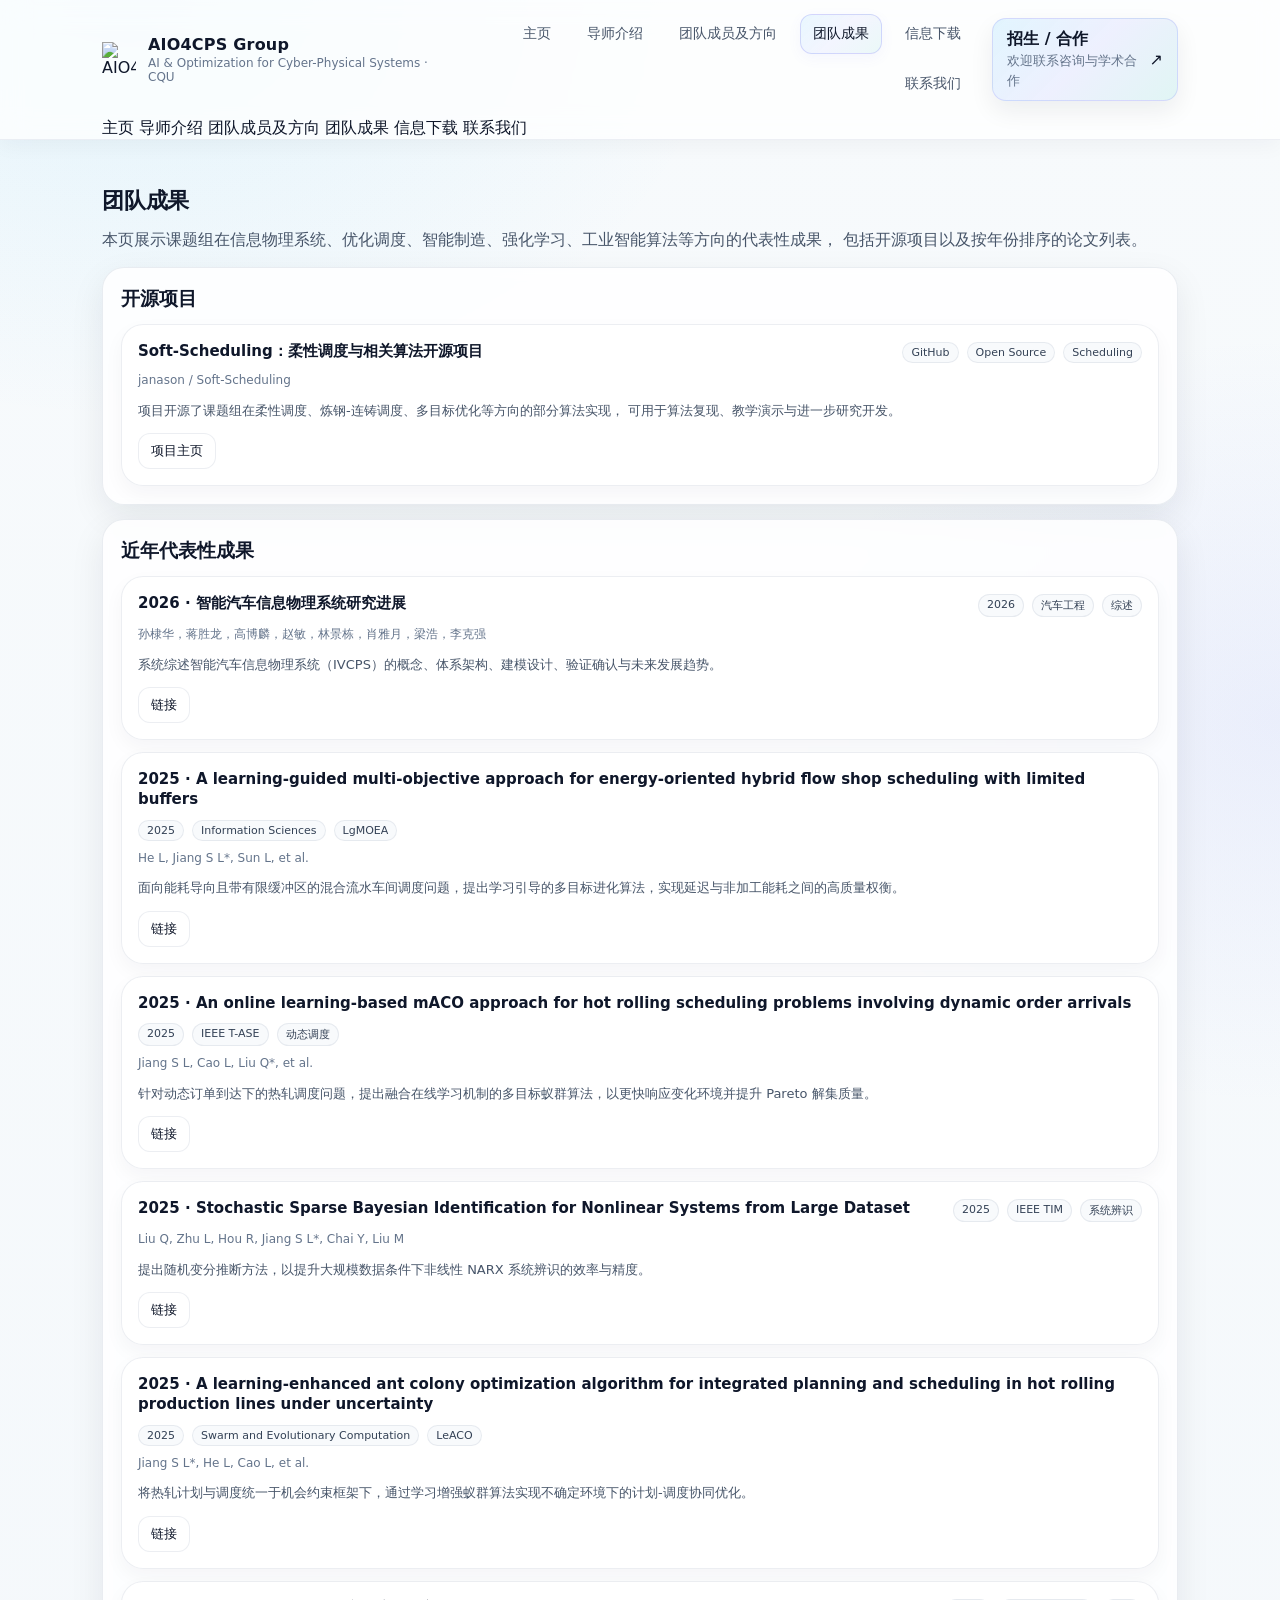
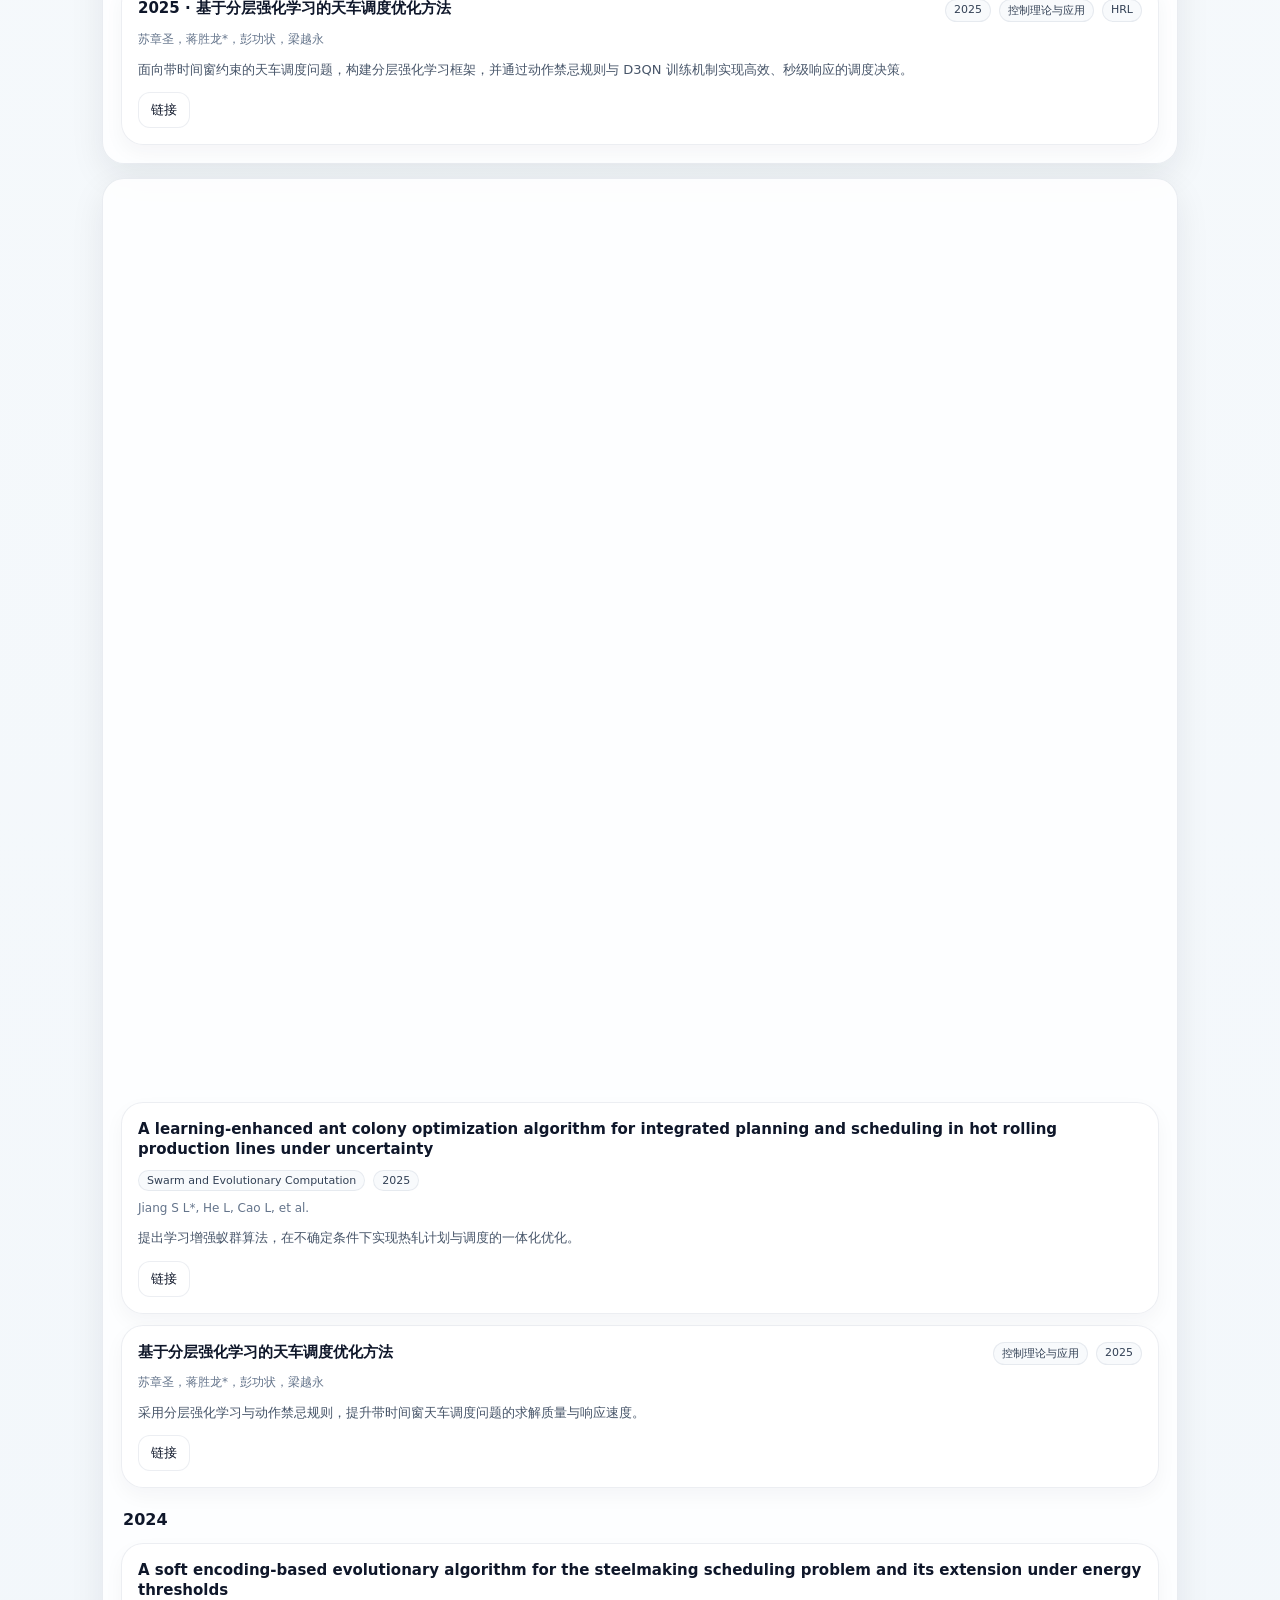
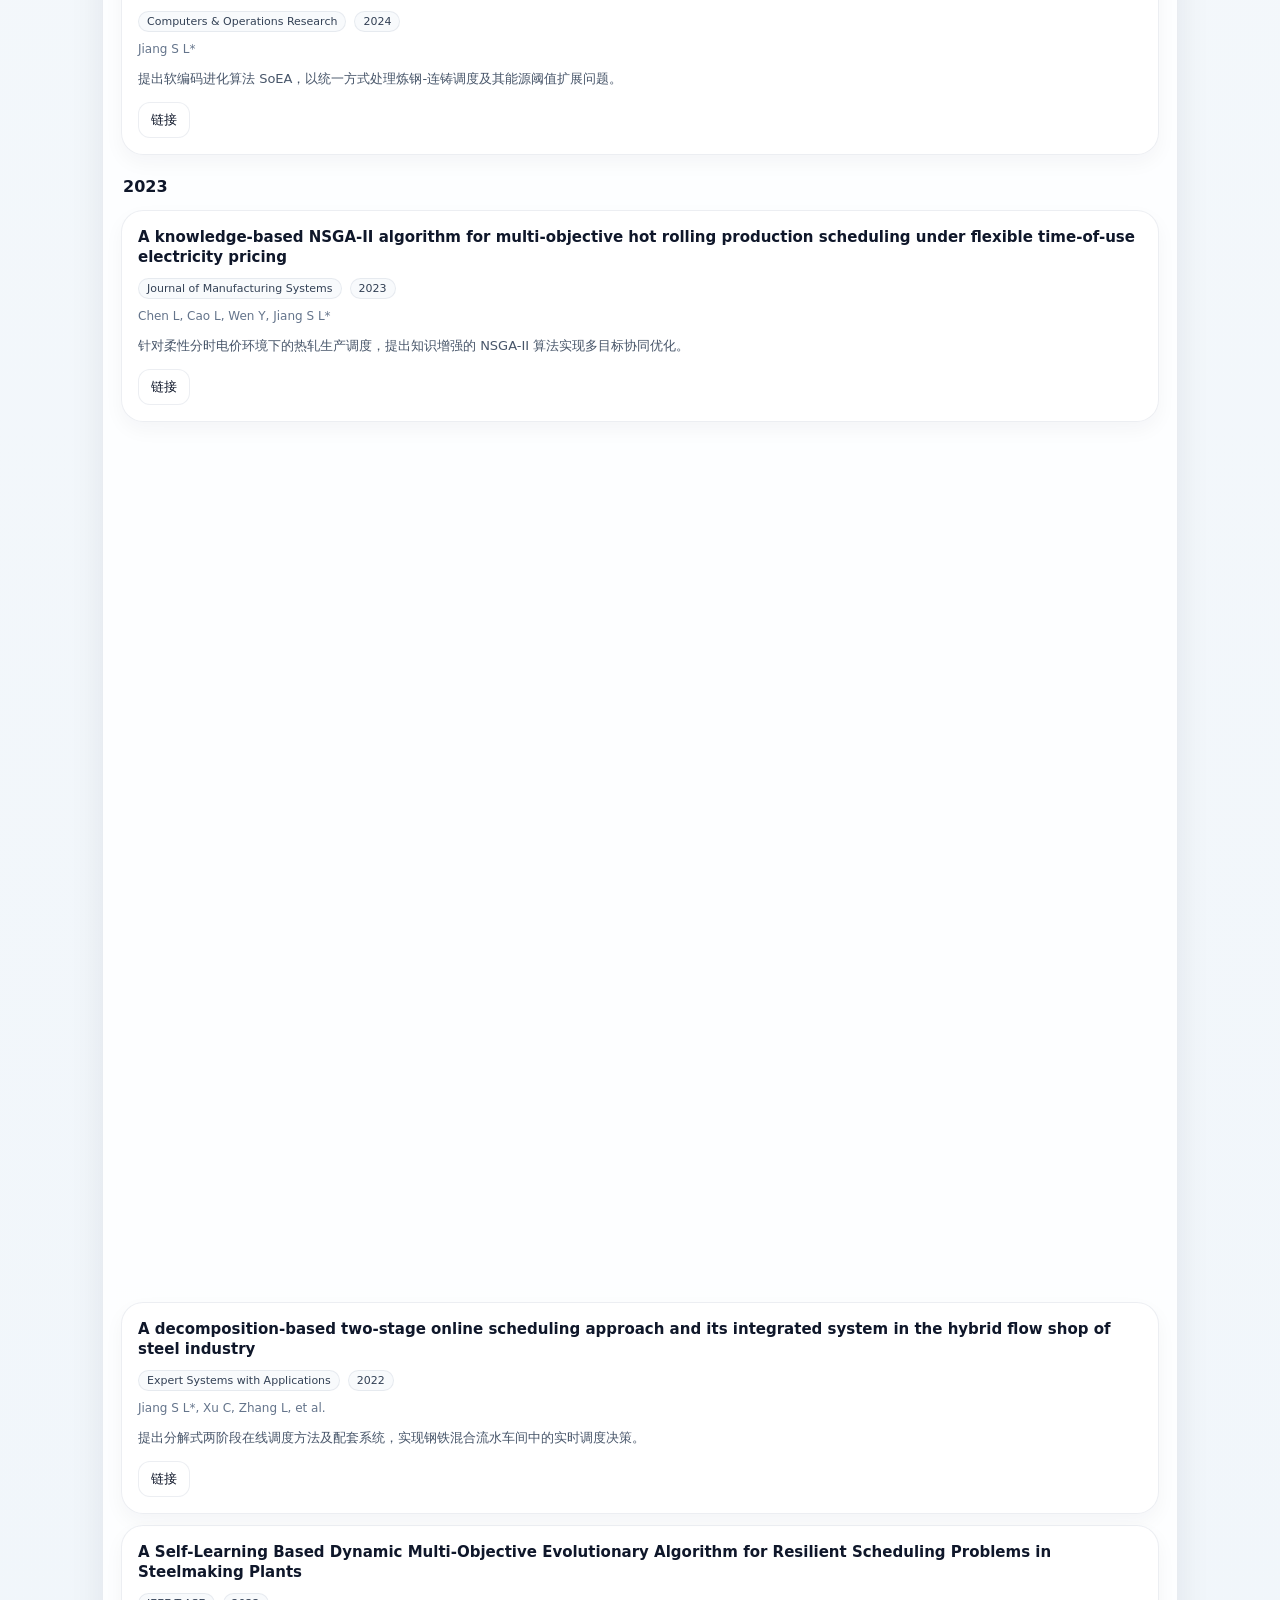
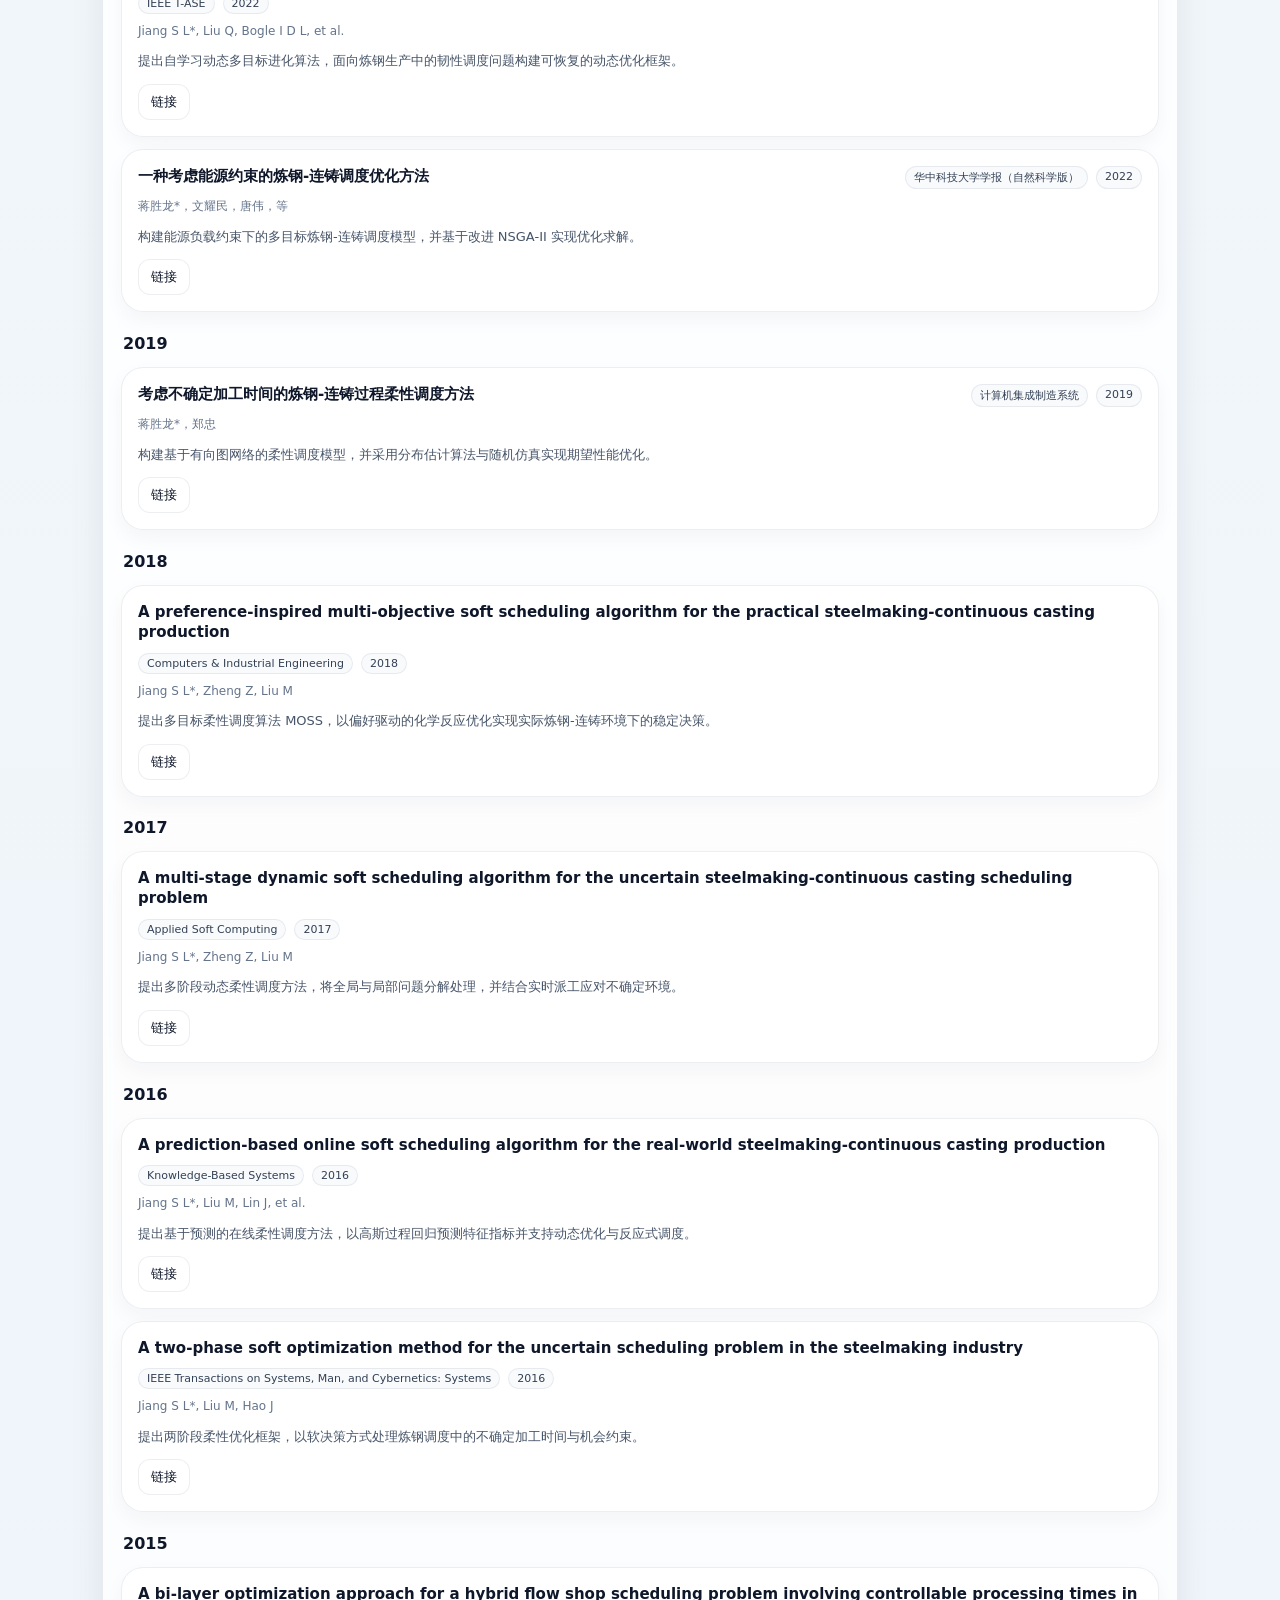
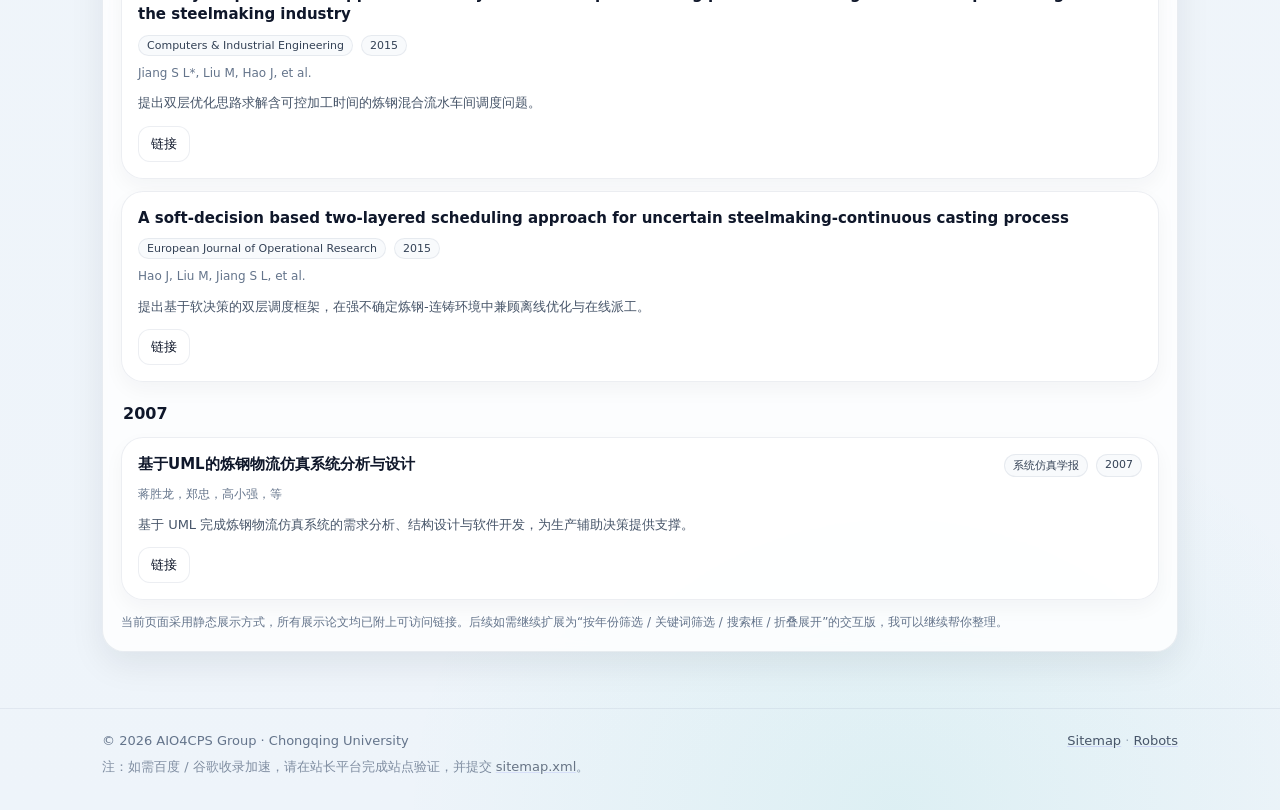
==== achievements.html @ eb5edd9e "修改论文列表" ====
<!DOCTYPE html>
<html lang="zh-CN">
<head>

<meta charset="utf-8">
<meta name="viewport" content="width=device-width,initial-scale=1">
<title>团队成果 | AIO4CPS Group</title>
<meta name="description" content="团队成果：代表性论文、开源项目与期刊论文列表。">
<meta name="keywords" content="AIO4CPS, Cyber-Physical Systems, AI, Optimization, Scheduling, Reinforcement Learning, Soft Scheduling, CQU">
<meta name="author" content="AIO4CPS Group, Chongqing University">
<meta name="robots" content="index,follow">
<meta property="og:title" content="团队成果 | AIO4CPS Group">
<meta property="og:description" content="团队成果：代表性论文、开源项目与期刊论文列表。">
<meta property="og:type" content="website">
<meta property="og:url" content="https://aio4cps.top/achievements.html">
<meta property="og:image" content="https://aio4cps.top/assets/img/logo.svg">

<link rel="icon" href="assets/img/logo.svg">
<link rel="stylesheet" href="assets/css/styles.css">
<script defer src="assets/js/main.js"></script>

</head>
<body>

<div class="topbar">
  <div class="container">
    <div class="nav">
      <a class="brand" href="index.html" aria-label="AIO4CPS Home">
        <img src="assets/img/logo.svg" alt="AIO4CPS logo">
        <div>
          <div class="t1">AIO4CPS Group</div>
          <div class="t2">AI & Optimization for Cyber-Physical Systems · CQU</div>
        </div>
      </a>

      <div class="navlinks" aria-label="Primary">
        <a data-page="index.html" href="index.html">主页</a>
        <a data-page="advisor.html" href="advisor.html">导师介绍</a>
        <a data-page="members.html" href="members.html">团队成员及方向</a>
        <a data-page="achievements.html" href="achievements.html">团队成果</a>
        <a data-page="downloads.html" href="downloads.html">信息下载</a>
        <a data-page="contact.html" href="contact.html">联系我们</a>
      </div>

      <a class="cta" href="contact.html">
        <div>
          <div style="font-weight:700">招生 / 合作</div>
          <small>欢迎联系咨询与学术合作</small>
        </div>
        <span aria-hidden="true">↗</span>
      </a>

      <button id="hamburger" class="hamburger" aria-label="Open menu" aria-expanded="false">菜单</button>
    </div>

    <div id="mobileNav" class="mobile" aria-label="Mobile">
      <a data-page="index.html" href="index.html">主页</a>
      <a data-page="advisor.html" href="advisor.html">导师介绍</a>
      <a data-page="members.html" href="members.html">团队成员及方向</a>
      <a data-page="achievements.html" href="achievements.html">团队成果</a>
      <a data-page="downloads.html" href="downloads.html">信息下载</a>
      <a data-page="contact.html" href="contact.html">联系我们</a>
    </div>
  </div>
</div>


<section class="section" style="padding-top:46px">
  <div class="container">

    <h2 class="reveal">团队成果</h2>
    <p class="reveal">
      本页展示课题组在信息物理系统、优化调度、智能制造、强化学习、工业智能算法等方向的代表性成果，
      包括开源项目以及按年份排序的论文列表。
    </p>

    <!-- 开源项目 -->
    <div class="card" style="padding:18px; margin-top:14px">
      <h3 class="reveal" style="margin:0 0 12px">开源项目</h3>
      <div class="publist">
        <div class="pub reveal">
          <div class="top">
            <h3>Soft-Scheduling：柔性调度与相关算法开源项目</h3>
            <div class="badges">
              <span class="badge">GitHub</span>
              <span class="badge">Open Source</span>
              <span class="badge">Scheduling</span>
            </div>
          </div>
          <div class="meta">janason / Soft-Scheduling</div>
          <div class="sum">
            项目开源了课题组在柔性调度、炼钢-连铸调度、多目标优化等方向的部分算法实现，
            可用于算法复现、教学演示与进一步研究开发。
          </div>
          <div class="links">
            <a class="link" href="https://github.com/janason/Soft-Scheduling" target="_blank" rel="noopener noreferrer">项目主页</a>
          </div>
        </div>
      </div>
    </div>

    <!-- 代表性成果 -->
    <div class="card" style="padding:18px; margin-top:14px">
      <h3 class="reveal" style="margin:0 0 12px">近年代表性成果</h3>
      <div class="publist">

        <div class="pub reveal">
          <div class="top">
            <h3>2026 · 智能汽车信息物理系统研究进展</h3>
            <div class="badges">
              <span class="badge">2026</span>
              <span class="badge">汽车工程</span>
              <span class="badge">综述</span>
            </div>
          </div>
          <div class="meta">孙棣华，蒋胜龙，高博麟，赵敏，林景栋，肖雅月，梁浩，李克强</div>
          <div class="sum">
            系统综述智能汽车信息物理系统（IVCPS）的概念、体系架构、建模设计、验证确认与未来发展趋势。
          </div>
          <div class="links">
            <a class="link" href="https://www.qichegongcheng.com/CN/10.19562/j.chinasae.qcgc.2026.02.001" target="_blank" rel="noopener noreferrer">链接</a>
          </div>
        </div>

        <div class="pub reveal">
          <div class="top">
            <h3>2025 · A learning-guided multi-objective approach for energy-oriented hybrid flow shop scheduling with limited buffers</h3>
            <div class="badges">
              <span class="badge">2025</span>
              <span class="badge">Information Sciences</span>
              <span class="badge">LgMOEA</span>
            </div>
          </div>
          <div class="meta">He L, Jiang S L*, Sun L, et al.</div>
          <div class="sum">
            面向能耗导向且带有限缓冲区的混合流水车间调度问题，提出学习引导的多目标进化算法，实现延迟与非加工能耗之间的高质量权衡。
          </div>
          <div class="links">
            <a class="link" href="https://doi.org/10.1016/j.ins.2025.122884" target="_blank" rel="noopener noreferrer">链接</a>
          </div>
        </div>

        <div class="pub reveal">
          <div class="top">
            <h3>2025 · An online learning-based mACO approach for hot rolling scheduling problems involving dynamic order arrivals</h3>
            <div class="badges">
              <span class="badge">2025</span>
              <span class="badge">IEEE T-ASE</span>
              <span class="badge">动态调度</span>
            </div>
          </div>
          <div class="meta">Jiang S L, Cao L, Liu Q*, et al.</div>
          <div class="sum">
            针对动态订单到达下的热轧调度问题，提出融合在线学习机制的多目标蚁群算法，以更快响应变化环境并提升 Pareto 解集质量。
          </div>
          <div class="links">
            <a class="link" href="https://doi.org/10.1109/TASE.2025.3540042" target="_blank" rel="noopener noreferrer">链接</a>
          </div>
        </div>

        <div class="pub reveal">
          <div class="top">
            <h3>2025 · Stochastic Sparse Bayesian Identification for Nonlinear Systems from Large Dataset</h3>
            <div class="badges">
              <span class="badge">2025</span>
              <span class="badge">IEEE TIM</span>
              <span class="badge">系统辨识</span>
            </div>
          </div>
          <div class="meta">Liu Q, Zhu L, Hou R, Jiang S L*, Chai Y, Liu M</div>
          <div class="sum">
            提出随机变分推断方法，以提升大规模数据条件下非线性 NARX 系统辨识的效率与精度。
          </div>
          <div class="links">
            <a class="link" href="https://doi.org/10.1109/TIM.2025.3591870" target="_blank" rel="noopener noreferrer">链接</a>
          </div>
        </div>

        <div class="pub reveal">
          <div class="top">
            <h3>2025 · A learning-enhanced ant colony optimization algorithm for integrated planning and scheduling in hot rolling production lines under uncertainty</h3>
            <div class="badges">
              <span class="badge">2025</span>
              <span class="badge">Swarm and Evolutionary Computation</span>
              <span class="badge">LeACO</span>
            </div>
          </div>
          <div class="meta">Jiang S L*, He L, Cao L, et al.</div>
          <div class="sum">
            将热轧计划与调度统一于机会约束框架下，通过学习增强蚁群算法实现不确定环境下的计划-调度协同优化。
          </div>
          <div class="links">
            <a class="link" href="https://doi.org/10.1016/j.swevo.2025.101851" target="_blank" rel="noopener noreferrer">链接</a>
          </div>
        </div>

        <div class="pub reveal">
          <div class="top">
            <h3>2025 · 基于分层强化学习的天车调度优化方法</h3>
            <div class="badges">
              <span class="badge">2025</span>
              <span class="badge">控制理论与应用</span>
              <span class="badge">HRL</span>
            </div>
          </div>
          <div class="meta">苏章圣，蒋胜龙*，彭功状，梁越永</div>
          <div class="sum">
            面向带时间窗约束的天车调度问题，构建分层强化学习框架，并通过动作禁忌规则与 D3QN 训练机制实现高效、秒级响应的调度决策。
          </div>
          <div class="links">
            <a class="link" href="https://jcta.ijournals.cn/cta_cn/ch/index.aspx/cta_en/cta_en/reader/view_abstract.aspx?file_no=CCTA230131&flag=1" target="_blank" rel="noopener noreferrer">链接</a>
          </div>
        </div>

      </div>
    </div>

    <!-- 论文列表 -->
    <div class="card" style="padding:18px; margin-top:14px">
      <h3 class="reveal" style="margin:0 0 12px">论文列表（按年份排序）</h3>

      <div class="publist">

        <div class="reveal" style="font-weight:800; margin:6px 2px 2px; color:var(--text);">2026</div>

        <div class="pub reveal">
          <div class="top">
            <h3>智能汽车信息物理系统研究进展</h3>
            <div class="badges">
              <span class="badge">汽车工程</span>
              <span class="badge">2026</span>
            </div>
          </div>
          <div class="meta">孙棣华，蒋胜龙，高博麟，赵敏，林景栋，肖雅月，梁浩，李克强</div>
          <div class="sum">综述智能汽车信息物理系统的定义、体系架构、建模方法、设计路径及验证确认技术。</div>
          <div class="links">
            <a class="link" href="https://www.qichegongcheng.com/CN/10.19562/j.chinasae.qcgc.2026.02.001" target="_blank" rel="noopener noreferrer">链接</a>
          </div>
        </div>

        <div class="reveal" style="font-weight:800; margin:10px 2px 2px; color:var(--text);">2025</div>

        <div class="pub reveal">
          <div class="top">
            <h3>A learning-guided multi-objective approach for energy-oriented hybrid flow shop scheduling with limited buffers</h3>
            <div class="badges">
              <span class="badge">Information Sciences</span>
              <span class="badge">2025</span>
            </div>
          </div>
          <div class="meta">He L, Jiang S L*, Sun L, et al.</div>
          <div class="sum">提出学习引导的多目标进化算法，面向能耗导向混合流水车间调度中的延迟与能耗协同优化。</div>
          <div class="links">
            <a class="link" href="https://doi.org/10.1016/j.ins.2025.122884" target="_blank" rel="noopener noreferrer">链接</a>
          </div>
        </div>

        <div class="pub reveal">
          <div class="top">
            <h3>An online learning-based mACO approach for hot rolling scheduling problems involving dynamic order arrivals</h3>
            <div class="badges">
              <span class="badge">IEEE Transactions on Automation Science and Engineering</span>
              <span class="badge">2025</span>
            </div>
          </div>
          <div class="meta">Jiang S L, Cao L, Liu Q*, et al.</div>
          <div class="sum">面向动态订单到达的热轧调度问题，构建带在线学习机制的多目标蚁群优化方法。</div>
          <div class="links">
            <a class="link" href="https://doi.org/10.1109/TASE.2025.3540042" target="_blank" rel="noopener noreferrer">链接</a>
          </div>
        </div>

        <div class="pub reveal">
          <div class="top">
            <h3>Stochastic Sparse Bayesian Identification for Nonlinear Systems from Large Dataset</h3>
            <div class="badges">
              <span class="badge">IEEE Transactions on Instrumentation and Measurement</span>
              <span class="badge">2025</span>
            </div>
          </div>
          <div class="meta">Liu Q, Zhu L, Hou R, Jiang S L*, Chai Y, Liu M</div>
          <div class="sum">提出随机 VI 识别框架，降低大数据环境下非线性系统辨识的计算复杂度。</div>
          <div class="links">
            <a class="link" href="https://doi.org/10.1109/TIM.2025.3591870" target="_blank" rel="noopener noreferrer">链接</a>
          </div>
        </div>

        <div class="pub reveal">
          <div class="top">
            <h3>A learning-enhanced ant colony optimization algorithm for integrated planning and scheduling in hot rolling production lines under uncertainty</h3>
            <div class="badges">
              <span class="badge">Swarm and Evolutionary Computation</span>
              <span class="badge">2025</span>
            </div>
          </div>
          <div class="meta">Jiang S L*, He L, Cao L, et al.</div>
          <div class="sum">提出学习增强蚁群算法，在不确定条件下实现热轧计划与调度的一体化优化。</div>
          <div class="links">
            <a class="link" href="https://doi.org/10.1016/j.swevo.2025.101851" target="_blank" rel="noopener noreferrer">链接</a>
          </div>
        </div>

        <div class="pub reveal">
          <div class="top">
            <h3>基于分层强化学习的天车调度优化方法</h3>
            <div class="badges">
              <span class="badge">控制理论与应用</span>
              <span class="badge">2025</span>
            </div>
          </div>
          <div class="meta">苏章圣，蒋胜龙*，彭功状，梁越永</div>
          <div class="sum">采用分层强化学习与动作禁忌规则，提升带时间窗天车调度问题的求解质量与响应速度。</div>
          <div class="links">
            <a class="link" href="https://jcta.ijournals.cn/cta_cn/ch/index.aspx/cta_en/cta_en/reader/view_abstract.aspx?file_no=CCTA230131&flag=1" target="_blank" rel="noopener noreferrer">链接</a>
          </div>
        </div>

        <div class="reveal" style="font-weight:800; margin:10px 2px 2px; color:var(--text);">2024</div>

        <div class="pub reveal">
          <div class="top">
            <h3>A soft encoding-based evolutionary algorithm for the steelmaking scheduling problem and its extension under energy thresholds</h3>
            <div class="badges">
              <span class="badge">Computers &amp; Operations Research</span>
              <span class="badge">2024</span>
            </div>
          </div>
          <div class="meta">Jiang S L*</div>
          <div class="sum">提出软编码进化算法 SoEA，以统一方式处理炼钢-连铸调度及其能源阈值扩展问题。</div>
          <div class="links">
            <a class="link" href="https://doi.org/10.1016/j.cor.2024.106885" target="_blank" rel="noopener noreferrer">链接</a>
          </div>
        </div>

        <div class="reveal" style="font-weight:800; margin:10px 2px 2px; color:var(--text);">2023</div>

        <div class="pub reveal">
          <div class="top">
            <h3>A knowledge-based NSGA-II algorithm for multi-objective hot rolling production scheduling under flexible time-of-use electricity pricing</h3>
            <div class="badges">
              <span class="badge">Journal of Manufacturing Systems</span>
              <span class="badge">2023</span>
            </div>
          </div>
          <div class="meta">Chen L, Cao L, Wen Y, Jiang S L*</div>
          <div class="sum">针对柔性分时电价环境下的热轧生产调度，提出知识增强的 NSGA-II 算法实现多目标协同优化。</div>
          <div class="links">
            <a class="link" href="https://doi.org/10.1016/j.jmsy.2023.06.009" target="_blank" rel="noopener noreferrer">链接</a>
          </div>
        </div>

        <div class="pub reveal">
          <div class="top">
            <h3>Plant-wide byproduct gas distribution under uncertainty in iron and steel industry via quantile forecasting and robust optimization</h3>
            <div class="badges">
              <span class="badge">Applied Energy</span>
              <span class="badge">2023</span>
            </div>
          </div>
          <div class="meta">Jiang S L*, Wang M, Bogle I D L</div>
          <div class="sum">融合分位数预测与两阶段鲁棒优化，实现钢铁流程副产煤气在不确定环境下的全厂协同分配。</div>
          <div class="links">
            <a class="link" href="https://doi.org/10.1016/j.apenergy.2023.121603" target="_blank" rel="noopener noreferrer">链接</a>
          </div>
        </div>

        <div class="pub reveal">
          <div class="top">
            <h3>不确定条件下炼钢-连铸生产调度的两阶段鲁棒优化方法</h3>
            <div class="badges">
              <span class="badge">控制与决策</span>
              <span class="badge">2023</span>
            </div>
          </div>
          <div class="meta">蒋胜龙*，文耀民，陈兰，等</div>
          <div class="sum">构建同时考虑加工时间与运输时间不确定性的两阶段鲁棒优化模型，并设计改进 CMA-ES 求解方法。</div>
          <div class="links">
            <a class="link" href="https://doi.org/10.13195/j.kzyjc.2022.0063" target="_blank" rel="noopener noreferrer">链接</a>
          </div>
        </div>

        <div class="reveal" style="font-weight:800; margin:10px 2px 2px; color:var(--text);">2022</div>

        <div class="pub reveal">
          <div class="top">
            <h3>Two-stage robust optimization approach for flexible oxygen distribution under uncertainty in integrated iron and steel plants</h3>
            <div class="badges">
              <span class="badge">Applied Energy</span>
              <span class="badge">2022</span>
            </div>
          </div>
          <div class="meta">Jiang S L*, Peng G, Bogle I D L, et al.</div>
          <div class="sum">针对钢铁流程中氧气供需波动问题，提出带预算不确定集的两阶段鲁棒优化模型。</div>
          <div class="links">
            <a class="link" href="https://doi.org/10.1016/j.apenergy.2021.118022" target="_blank" rel="noopener noreferrer">链接</a>
          </div>
        </div>

        <div class="pub reveal">
          <div class="top">
            <h3>An improved Pareto local search for solving bi-objective scheduling problems in hot rolling mills</h3>
            <div class="badges">
              <span class="badge">Computers &amp; Industrial Engineering</span>
              <span class="badge">2022</span>
            </div>
          </div>
          <div class="meta">Jiang S L*, Li W, Zhang X, et al.</div>
          <div class="sum">通过贪婪初始化、乐观超体积选择与混合邻域搜索，提升双目标热轧调度问题的求解效果。</div>
          <div class="links">
            <a class="link" href="https://doi.org/10.1016/j.cie.2022.108561" target="_blank" rel="noopener noreferrer">链接</a>
          </div>
        </div>

        <div class="pub reveal">
          <div class="top">
            <h3>A decomposition-based two-stage online scheduling approach and its integrated system in the hybrid flow shop of steel industry</h3>
            <div class="badges">
              <span class="badge">Expert Systems with Applications</span>
              <span class="badge">2022</span>
            </div>
          </div>
          <div class="meta">Jiang S L*, Xu C, Zhang L, et al.</div>
          <div class="sum">提出分解式两阶段在线调度方法及配套系统，实现钢铁混合流水车间中的实时调度决策。</div>
          <div class="links">
            <a class="link" href="https://doi.org/10.1016/j.eswa.2022.119200" target="_blank" rel="noopener noreferrer">链接</a>
          </div>
        </div>

        <div class="pub reveal">
          <div class="top">
            <h3>A Self-Learning Based Dynamic Multi-Objective Evolutionary Algorithm for Resilient Scheduling Problems in Steelmaking Plants</h3>
            <div class="badges">
              <span class="badge">IEEE T-ASE</span>
              <span class="badge">2022</span>
            </div>
          </div>
          <div class="meta">Jiang S L*, Liu Q, Bogle I D L, et al.</div>
          <div class="sum">提出自学习动态多目标进化算法，面向炼钢生产中的韧性调度问题构建可恢复的动态优化框架。</div>
          <div class="links">
            <a class="link" href="https://doi.org/10.1109/TASE.2022.3168385" target="_blank" rel="noopener noreferrer">链接</a>
          </div>
        </div>

        <div class="pub reveal">
          <div class="top">
            <h3>一种考虑能源约束的炼钢-连铸调度优化方法</h3>
            <div class="badges">
              <span class="badge">华中科技大学学报（自然科学版）</span>
              <span class="badge">2022</span>
            </div>
          </div>
          <div class="meta">蒋胜龙*，文耀民，唐伟，等</div>
          <div class="sum">构建能源负载约束下的多目标炼钢-连铸调度模型，并基于改进 NSGA-II 实现优化求解。</div>
          <div class="links">
            <a class="link" href="https://doi.org/10.13245/j.hust.220615" target="_blank" rel="noopener noreferrer">链接</a>
          </div>
        </div>

        <div class="reveal" style="font-weight:800; margin:10px 2px 2px; color:var(--text);">2019</div>

        <div class="pub reveal">
          <div class="top">
            <h3>考虑不确定加工时间的炼钢-连铸过程柔性调度方法</h3>
            <div class="badges">
              <span class="badge">计算机集成制造系统</span>
              <span class="badge">2019</span>
            </div>
          </div>
          <div class="meta">蒋胜龙*，郑忠</div>
          <div class="sum">构建基于有向图网络的柔性调度模型，并采用分布估计算法与随机仿真实现期望性能优化。</div>
          <div class="links">
            <a class="link" href="https://www.cims-journal.cn/CN/abstract/abstract6303.shtml" target="_blank" rel="noopener noreferrer">链接</a>
          </div>
        </div>

        <div class="reveal" style="font-weight:800; margin:10px 2px 2px; color:var(--text);">2018</div>

        <div class="pub reveal">
          <div class="top">
            <h3>A preference-inspired multi-objective soft scheduling algorithm for the practical steelmaking-continuous casting production</h3>
            <div class="badges">
              <span class="badge">Computers &amp; Industrial Engineering</span>
              <span class="badge">2018</span>
            </div>
          </div>
          <div class="meta">Jiang S L*, Zheng Z, Liu M</div>
          <div class="sum">提出多目标柔性调度算法 MOSS，以偏好驱动的化学反应优化实现实际炼钢-连铸环境下的稳定决策。</div>
          <div class="links">
            <a class="link" href="https://doi.org/10.1016/j.cie.2017.10.028" target="_blank" rel="noopener noreferrer">链接</a>
          </div>
        </div>

        <div class="reveal" style="font-weight:800; margin:10px 2px 2px; color:var(--text);">2017</div>

        <div class="pub reveal">
          <div class="top">
            <h3>A multi-stage dynamic soft scheduling algorithm for the uncertain steelmaking-continuous casting scheduling problem</h3>
            <div class="badges">
              <span class="badge">Applied Soft Computing</span>
              <span class="badge">2017</span>
            </div>
          </div>
          <div class="meta">Jiang S L*, Zheng Z, Liu M</div>
          <div class="sum">提出多阶段动态柔性调度方法，将全局与局部问题分解处理，并结合实时派工应对不确定环境。</div>
          <div class="links">
            <a class="link" href="https://doi.org/10.1016/j.asoc.2017.07.016" target="_blank" rel="noopener noreferrer">链接</a>
          </div>
        </div>

        <div class="reveal" style="font-weight:800; margin:10px 2px 2px; color:var(--text);">2016</div>

        <div class="pub reveal">
          <div class="top">
            <h3>A prediction-based online soft scheduling algorithm for the real-world steelmaking-continuous casting production</h3>
            <div class="badges">
              <span class="badge">Knowledge-Based Systems</span>
              <span class="badge">2016</span>
            </div>
          </div>
          <div class="meta">Jiang S L*, Liu M, Lin J, et al.</div>
          <div class="sum">提出基于预测的在线柔性调度方法，以高斯过程回归预测特征指标并支持动态优化与反应式调度。</div>
          <div class="links">
            <a class="link" href="https://doi.org/10.1016/j.knosys.2016.08.010" target="_blank" rel="noopener noreferrer">链接</a>
          </div>
        </div>

        <div class="pub reveal">
          <div class="top">
            <h3>A two-phase soft optimization method for the uncertain scheduling problem in the steelmaking industry</h3>
            <div class="badges">
              <span class="badge">IEEE Transactions on Systems, Man, and Cybernetics: Systems</span>
              <span class="badge">2016</span>
            </div>
          </div>
          <div class="meta">Jiang S L*, Liu M, Hao J</div>
          <div class="sum">提出两阶段柔性优化框架，以软决策方式处理炼钢调度中的不确定加工时间与机会约束。</div>
          <div class="links">
            <a class="link" href="https://doi.org/10.1109/TSMC.2015.2503388" target="_blank" rel="noopener noreferrer">链接</a>
          </div>
        </div>

        <div class="reveal" style="font-weight:800; margin:10px 2px 2px; color:var(--text);">2015</div>

        <div class="pub reveal">
          <div class="top">
            <h3>A bi-layer optimization approach for a hybrid flow shop scheduling problem involving controllable processing times in the steelmaking industry</h3>
            <div class="badges">
              <span class="badge">Computers &amp; Industrial Engineering</span>
              <span class="badge">2015</span>
            </div>
          </div>
          <div class="meta">Jiang S L*, Liu M, Hao J, et al.</div>
          <div class="sum">提出双层优化思路求解含可控加工时间的炼钢混合流水车间调度问题。</div>
          <div class="links">
            <a class="link" href="https://doi.org/10.1016/j.cie.2015.06.002" target="_blank" rel="noopener noreferrer">链接</a>
          </div>
        </div>

        <div class="pub reveal">
          <div class="top">
            <h3>A soft-decision based two-layered scheduling approach for uncertain steelmaking-continuous casting process</h3>
            <div class="badges">
              <span class="badge">European Journal of Operational Research</span>
              <span class="badge">2015</span>
            </div>
          </div>
          <div class="meta">Hao J, Liu M, Jiang S L, et al.</div>
          <div class="sum">提出基于软决策的双层调度框架，在强不确定炼钢-连铸环境中兼顾离线优化与在线派工。</div>
          <div class="links">
            <a class="link" href="https://doi.org/10.1016/j.ejor.2015.02.026" target="_blank" rel="noopener noreferrer">链接</a>
          </div>
        </div>

        <div class="reveal" style="font-weight:800; margin:10px 2px 2px; color:var(--text);">2007</div>

        <div class="pub reveal">
          <div class="top">
            <h3>基于UML的炼钢物流仿真系统分析与设计</h3>
            <div class="badges">
              <span class="badge">系统仿真学报</span>
              <span class="badge">2007</span>
            </div>
          </div>
          <div class="meta">蒋胜龙，郑忠，高小强，等</div>
          <div class="sum">基于 UML 完成炼钢物流仿真系统的需求分析、结构设计与软件开发，为生产辅助决策提供支撑。</div>
          <div class="links">
            <a class="link" href="https://doi.org/10.16182/j.cnki.joss.2007.16.026" target="_blank" rel="noopener noreferrer">链接</a>
          </div>
        </div>

      </div>

      <div class="reveal" style="margin-top:12px; color:var(--muted2); font-size:12px; line-height:1.7">
        当前页面采用静态展示方式，所有展示论文均已附上可访问链接。后续如需继续扩展为“按年份筛选 / 关键词筛选 / 搜索框 / 折叠展开”的交互版，我可以继续帮你整理。
      </div>
    </div>

  </div>
</section>


<div class="footer">
  <div class="container">
    <div class="row">
      <div>© 2026 AIO4CPS Group · Chongqing University</div>
      <div>
        <a href="sitemap.xml">Sitemap</a>
        <span style="opacity:.55"> · </span>
        <a href="robots.txt">Robots</a>
      </div>
    </div>
    <div style="margin-top:10px; opacity:.8">
      <span>注：如需百度 / 谷歌收录加速，请在站长平台完成站点验证，并提交 </span>
      <a href="sitemap.xml">sitemap.xml</a><span>。</span>
    </div>
  </div>
</div>

</body>
</html>
---- assets/css/styles.css ----
:root{
  --bg0:#F7FAFC;
  --bg1:#EEF4FA;
  --card: rgba(255,255,255,.82);
  --card2: rgba(255,255,255,.92);
  --stroke: rgba(148,163,184,.20);
  --stroke2: rgba(99,102,241,.20);
  --text: #0F172A;
  --muted: #475569;
  --muted2: #64748B;
  --accent1:#38BDF8;
  --accent2:#818CF8;
  --accent3:#14B8A6;
  --shadow: 0 12px 34px rgba(15,23,42,.08);
  --shadow2: 0 10px 24px rgba(15,23,42,.07);
  --radius: 22px;
  --radius2: 16px;
  --max: 1120px;
}

*{box-sizing:border-box}
html{scroll-behavior:smooth}

body{
  margin:0;
  font-family: ui-sans-serif, system-ui, -apple-system, Segoe UI, Roboto, Arial, "PingFang SC","Microsoft YaHei", sans-serif;
  color: var(--text);
  background:
    radial-gradient(1000px 700px at 10% 0%, rgba(56,189,248,.10), transparent 60%),
    radial-gradient(900px 700px at 100% 10%, rgba(129,140,248,.10), transparent 55%),
    radial-gradient(900px 800px at 70% 100%, rgba(20,184,166,.08), transparent 55%),
    linear-gradient(180deg, var(--bg0), var(--bg1));
  min-height:100vh;
  overflow-x:hidden;
}

a{color:inherit; text-decoration:none}
a:hover{opacity:.96}

.container{
  max-width:var(--max);
  margin:0 auto;
  padding: 0 22px;
}

/* 顶部导航 */
.topbar{
  position:sticky;
  top:0;
  z-index:50;
  backdrop-filter: blur(14px);
  background: rgba(255,255,255,.74);
  border-bottom: 1px solid rgba(148,163,184,.16);
  box-shadow: 0 6px 20px rgba(15,23,42,.04);
}

.nav{
  display:flex;
  align-items:center;
  justify-content:space-between;
  gap:18px;
  padding: 14px 0;
}

.brand{
  display:flex;
  align-items:center;
  gap:12px;
}

.brand img{
  width:34px;
  height:34px;
}

.brand .t1{
  font-weight:800;
  letter-spacing:.2px;
  color: var(--text);
}

.brand .t2{
  font-size:12px;
  color:var(--muted2);
  margin-top:2px;
}

.navlinks{
  display:flex;
  flex-wrap:wrap;
  gap:10px;
  align-items:center;
  justify-content:flex-end;
}

.navlinks a{
  font-size:14px;
  color: var(--muted);
  padding: 10px 12px;
  border-radius: 12px;
  border: 1px solid transparent;
  transition: all .25s ease;
}

.navlinks a:hover{
  color: var(--text);
  border-color: rgba(148,163,184,.24);
  background: rgba(255,255,255,.78);
}

.navlinks a.active{
  color: var(--text);
  border-color: rgba(99,102,241,.22);
  background: linear-gradient(135deg, rgba(56,189,248,.10), rgba(129,140,248,.08), rgba(20,184,166,.08));
  box-shadow: 0 4px 14px rgba(99,102,241,.06);
}

.cta{
  display:inline-flex;
  align-items:center;
  gap:10px;
  background: linear-gradient(135deg, rgba(56,189,248,.14), rgba(129,140,248,.12), rgba(20,184,166,.12));
  border: 1px solid rgba(99,102,241,.18);
  padding: 10px 14px;
  border-radius: 14px;
  box-shadow: var(--shadow2);
}

.cta small{
  color:var(--muted2);
}

.hamburger{display:none}

/* Hero */
.hero{
  padding: 64px 0 20px;
  position:relative;
}

.hero-grid{
  display:grid;
  grid-template-columns: 1.25fr .75fr;
  gap: 22px;
  align-items:stretch;
}

.kicker{
  display:inline-flex;
  align-items:center;
  gap:10px;
  padding: 8px 12px;
  border-radius: 999px;
  border: 1px solid rgba(148,163,184,.20);
  background: rgba(255,255,255,.72);
  color: var(--muted);
  font-size: 13px;
  box-shadow: 0 6px 20px rgba(15,23,42,.04);
}

.kicker .dot{
  width:10px;
  height:10px;
  border-radius:99px;
  background: linear-gradient(135deg, var(--accent1), var(--accent2), var(--accent3));
  box-shadow: 0 0 12px rgba(56,189,248,.35);
}

.h1{
  font-size: 44px;
  line-height: 1.08;
  margin: 16px 0 10px;
  letter-spacing: -0.6px;
  color: var(--text);
}

.sub{
  font-size: 16px;
  color: var(--muted);
  line-height: 1.7;
  max-width: 64ch;
}

.hero-actions{
  display:flex;
  flex-wrap:wrap;
  gap: 12px;
  margin-top: 20px;
}

.btn{
  display:inline-flex;
  align-items:center;
  justify-content:center;
  gap:10px;
  padding: 12px 16px;
  border-radius: 14px;
  border: 1px solid rgba(148,163,184,.22);
  background: rgba(255,255,255,.80);
  color: var(--text);
  transition: transform .18s ease, background .25s ease, border-color .25s ease, box-shadow .25s ease;
  box-shadow: 0 6px 18px rgba(15,23,42,.04);
}

.btn:hover{
  transform: translateY(-1px);
  background: rgba(255,255,255,.96);
  border-color: rgba(99,102,241,.22);
  box-shadow: 0 10px 24px rgba(15,23,42,.07);
}

.btn.primary{
  background: linear-gradient(135deg, rgba(56,189,248,.16), rgba(129,140,248,.14), rgba(20,184,166,.12));
  border-color: rgba(99,102,241,.22);
}

.btn .chip{
  font-size: 12px;
  color: #334155;
  padding: 3px 8px;
  border-radius: 999px;
  border:1px solid rgba(148,163,184,.22);
  background: rgba(255,255,255,.72);
}

/* 卡片 */
.card{
  border-radius: var(--radius);
  background: var(--card);
  border: 1px solid var(--stroke);
  box-shadow: var(--shadow);
  backdrop-filter: blur(6px);
}

.hero-card{
  padding: 18px 18px 18px;
  position:relative;
  overflow:hidden;
}

.hero-card::before{
  content:"";
  position:absolute;
  inset:-140px -180px auto auto;
  width: 360px;
  height: 360px;
  background:
    radial-gradient(circle at 30% 30%, rgba(56,189,248,.18), transparent 55%),
    radial-gradient(circle at 70% 70%, rgba(129,140,248,.16), transparent 55%),
    radial-gradient(circle at 40% 80%, rgba(20,184,166,.12), transparent 55%);
  transform: rotate(12deg);
  opacity:.9;
}

.hero-card .logo{
  position:relative;
  width: 100%;
  padding: 10px 8px;
  border-radius: var(--radius2);
  border: 1px solid rgba(148,163,184,.18);
  background: rgba(255,255,255,.72);
}

.hero-card .meta{
  position:relative;
  margin-top: 12px;
  display:grid;
  grid-template-columns: 1fr 1fr;
  gap: 10px;
}

.pill{
  padding: 12px 12px;
  border-radius: 16px;
  border: 1px solid rgba(148,163,184,.18);
  background: rgba(255,255,255,.70);
}

.pill b{
  display:block;
  font-size:13px;
  margin-bottom:6px;
  color: var(--text);
}

.pill span{
  font-size:12px;
  color: var(--muted2);
  line-height:1.4;
}

.note{
  position:relative;
  margin-top: 12px;
  padding: 12px 12px;
  border-radius: 16px;
  border: 1px dashed rgba(99,102,241,.24);
  color: var(--muted);
  background: rgba(248,250,252,.92);
  font-size: 13px;
  line-height: 1.55;
}

/* section */
.section{
  padding: 26px 0;
}

.section h2{
  font-size: 22px;
  letter-spacing:-.2px;
  margin: 0 0 10px;
  color: var(--text);
}

.section p{
  color: var(--muted);
  line-height:1.7;
  margin: 0 0 14px;
}

.grid3{
  display:grid;
  grid-template-columns: repeat(3, 1fr);
  gap: 14px;
}

.grid2{
  display:grid;
  grid-template-columns: repeat(2, 1fr);
  gap: 14px;
}

.grid1{
  display:grid;
  grid-template-columns: 1fr;
  gap: 14px;
}

.feature{
  padding: 16px;
  border-radius: var(--radius);
  background: rgba(255,255,255,.76);
  border: 1px solid rgba(148,163,184,.18);
  transition: transform .2s ease, border-color .25s ease, background .25s ease, box-shadow .25s ease;
  box-shadow: 0 8px 22px rgba(15,23,42,.05);
}

.feature:hover{
  transform: translateY(-2px);
  border-color: rgba(99,102,241,.22);
  background: rgba(255,255,255,.94);
  box-shadow: 0 12px 26px rgba(15,23,42,.07);
}

.feature .icon{
  width: 42px;
  height: 42px;
  border-radius: 14px;
  display:flex;
  align-items:center;
  justify-content:center;
  background: linear-gradient(135deg, rgba(56,189,248,.14), rgba(129,140,248,.12), rgba(20,184,166,.10));
  border: 1px solid rgba(99,102,241,.16);
  margin-bottom: 10px;
}

.feature h3{
  margin: 0 0 6px;
  font-size: 16px;
  color: var(--text);
}

.feature p{
  margin:0;
  font-size: 13px;
  color: var(--muted);
}

.kpi{
  padding: 16px;
  border-radius: var(--radius);
  background: rgba(255,255,255,.78);
  border: 1px solid rgba(148,163,184,.18);
  box-shadow: 0 8px 22px rgba(15,23,42,.05);
}

.kpi b{
  font-size: 26px;
  letter-spacing:-.6px;
  color: var(--text);
}

.kpi span{
  display:block;
  color: var(--muted2);
  font-size: 12px;
  margin-top: 6px;
}

/* 时间线 */
.timeline{
  border-left: 1px solid rgba(148,163,184,.22);
  padding-left: 16px;
  display:flex;
  flex-direction:column;
  gap: 12px;
}

.titem{
  position:relative;
  padding: 14px 14px;
  border-radius: 18px;
  border: 1px solid rgba(148,163,184,.18);
  background: rgba(255,255,255,.76);
  box-shadow: 0 8px 20px rgba(15,23,42,.04);
}

.titem::before{
  content:"";
  position:absolute;
  left:-23px;
  top: 18px;
  width: 10px;
  height: 10px;
  border-radius:99px;
  background: linear-gradient(135deg, var(--accent1), var(--accent2), var(--accent3));
  box-shadow: 0 0 12px rgba(56,189,248,.28);
}

.titem b{
  display:block;
  font-size: 13px;
  color: var(--text);
}

.titem span{
  display:block;
  font-size: 12px;
  color: var(--muted2);
  margin-top: 6px;
  line-height:1.55;
}

/* 出版物 */
.publist{
  display:flex;
  flex-direction:column;
  gap: 12px;
}

.pub{
  padding: 16px;
  border-radius: var(--radius);
  background: rgba(255,255,255,.78);
  border: 1px solid rgba(148,163,184,.18);
  transition: transform .2s ease, border-color .25s ease, background .25s ease, box-shadow .25s ease;
  box-shadow: 0 8px 20px rgba(15,23,42,.04);
}

.pub:hover{
  transform: translateY(-2px);
  border-color: rgba(99,102,241,.22);
  background: rgba(255,255,255,.95);
  box-shadow: 0 12px 26px rgba(15,23,42,.06);
}

.pub .top{
  display:flex;
  flex-wrap:wrap;
  gap:10px;
  align-items:baseline;
  justify-content:space-between;
}

.pub h3{
  margin:0;
  font-size: 15px;
  line-height: 1.35;
  color: var(--text);
}

.badges{
  display:flex;
  gap:8px;
  flex-wrap:wrap;
}

.badge{
  font-size: 11px;
  padding: 3px 8px;
  border-radius: 999px;
  border: 1px solid rgba(148,163,184,.18);
  color: #334155;
  background: rgba(248,250,252,.92);
}

.pub .meta{
  margin-top:8px;
  font-size: 12px;
  color: var(--muted2);
  line-height: 1.55;
}

.pub .sum{
  margin-top:10px;
  font-size: 13px;
  color: var(--muted);
  line-height: 1.65;
}

.pub .links{
  margin-top: 12px;
  display:flex;
  gap:10px;
  flex-wrap:wrap;
}

.link{
  font-size: 13px;
  padding: 8px 12px;
  border-radius: 12px;
  border: 1px solid rgba(148,163,184,.18);
  background: rgba(255,255,255,.84);
}

/* footer */
.footer{
  margin-top: 30px;
  padding: 24px 0 34px;
  border-top: 1px solid rgba(148,163,184,.16);
  color: var(--muted2);
  font-size: 13px;
}

.footer .row{
  display:flex;
  gap: 14px;
  align-items:center;
  justify-content:space-between;
  flex-wrap:wrap;
}

.footer a{
  color: var(--muted);
  text-decoration:underline;
  text-decoration-color: rgba(99,102,241,.18);
}

/* reveal */
.reveal{
  opacity:0;
  transform: translateY(12px);
  transition: opacity .7s ease, transform .7s cubic-bezier(.2,.8,.2,1);
  will-change: opacity, transform;
}

.reveal.in{
  opacity:1;
  transform: translateY(0);
}

@media (prefers-reduced-motion: reduce){
  html{scroll-behavior:auto}
  .reveal{opacity:1; transform:none; transition:none}
  .btn:hover{transform:none}
  .feature:hover{transform:none}
  .pub:hover{transform:none}
}

/* 响应式 */
@media (max-width: 920px){
  .hero-grid{grid-template-columns: 1fr;}
  .grid3{grid-template-columns: 1fr}
  .grid2{grid-template-columns: 1fr}
  .h1{font-size: 38px}
}

@media (max-width: 640px){
  .navlinks{display:none}

  .hamburger{
    display:inline-flex;
    padding: 10px 12px;
    border-radius: 12px;
    border: 1px solid rgba(148,163,184,.18);
    background: rgba(255,255,255,.84);
    color: var(--text);
  }

  .mobile{
    display:none;
    padding: 10px 0 14px;
  }

  .mobile a{
    display:block;
    padding: 10px 12px;
    border-radius: 12px;
    color: var(--muted);
    border: 1px solid transparent;
    background: transparent;
  }

  .mobile a:hover{
    border-color: rgba(148,163,184,.20);
    background: rgba(255,255,255,.82);
    color: var(--text);
  }

  .mobile a.active{
    border-color: rgba(99,102,241,.22);
    background: linear-gradient(135deg, rgba(56,189,248,.10), rgba(129,140,248,.08), rgba(20,184,166,.08));
    color: var(--text);
  }
}
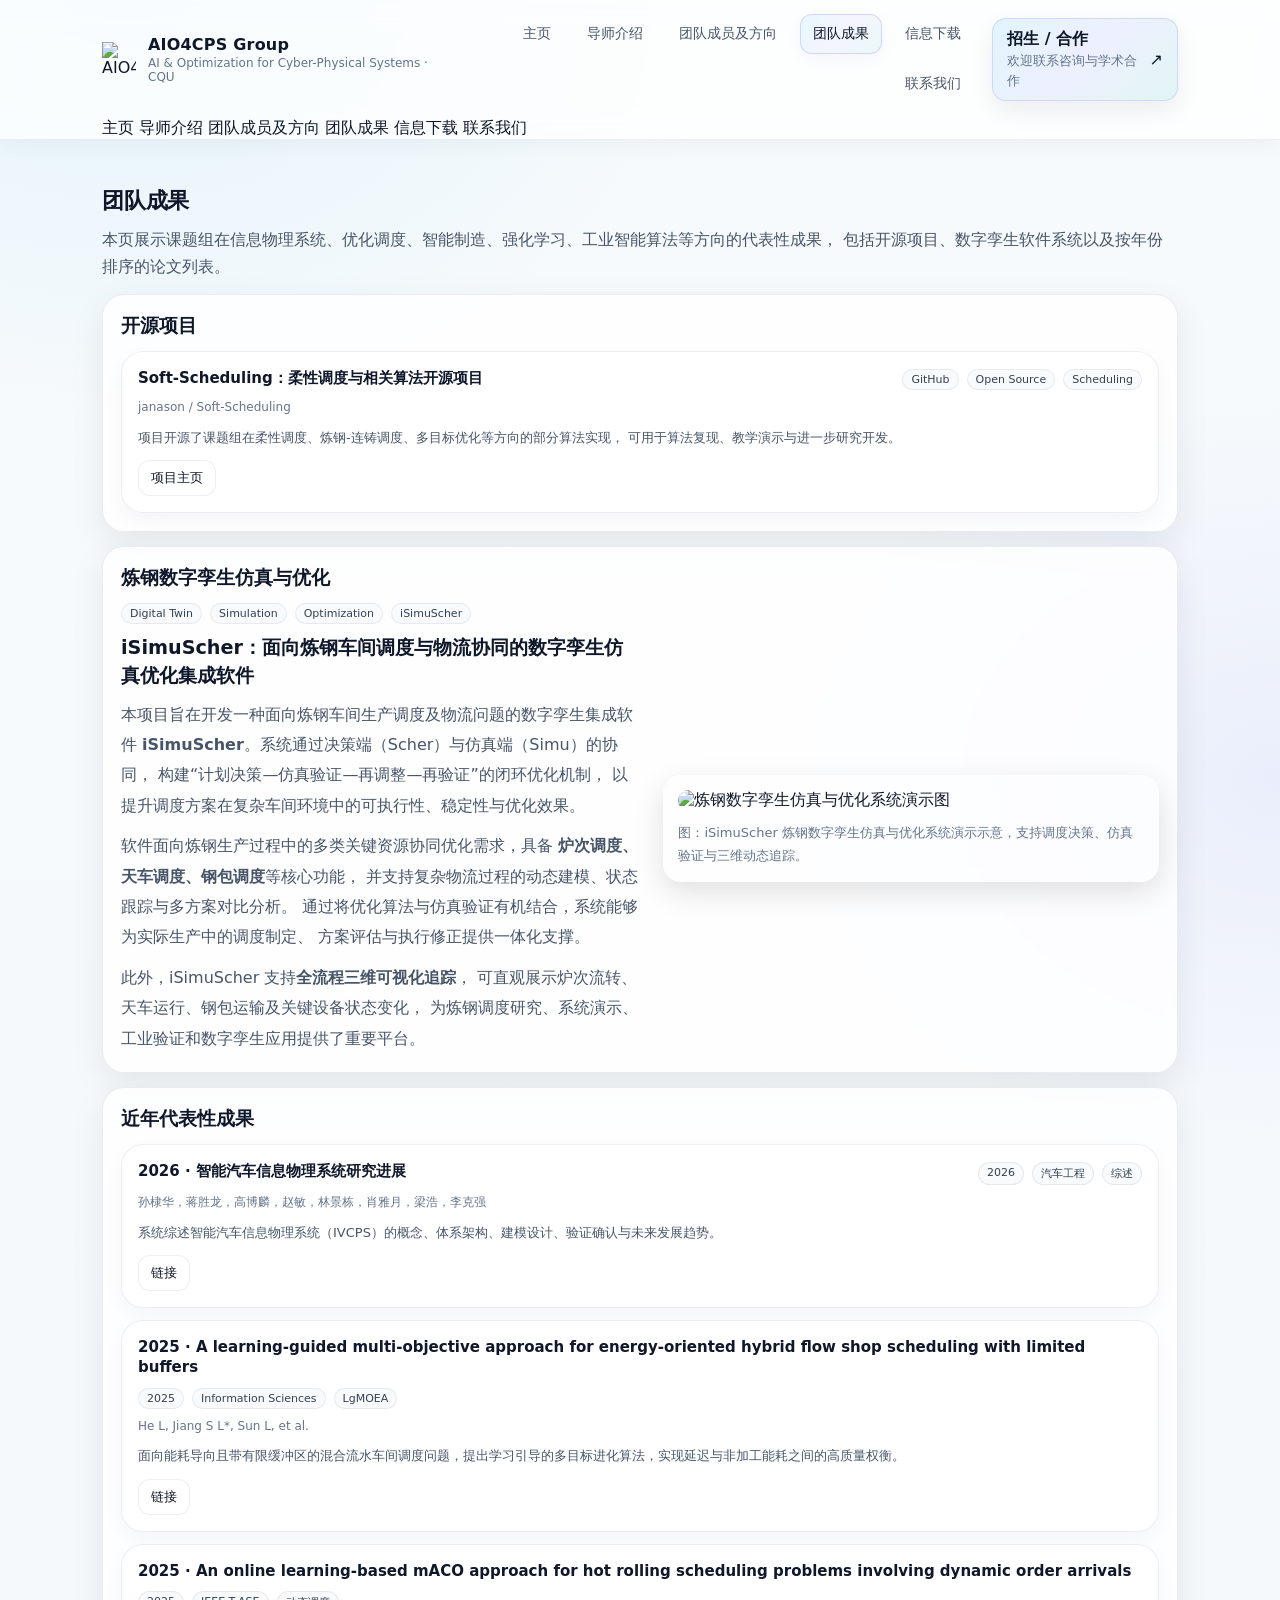
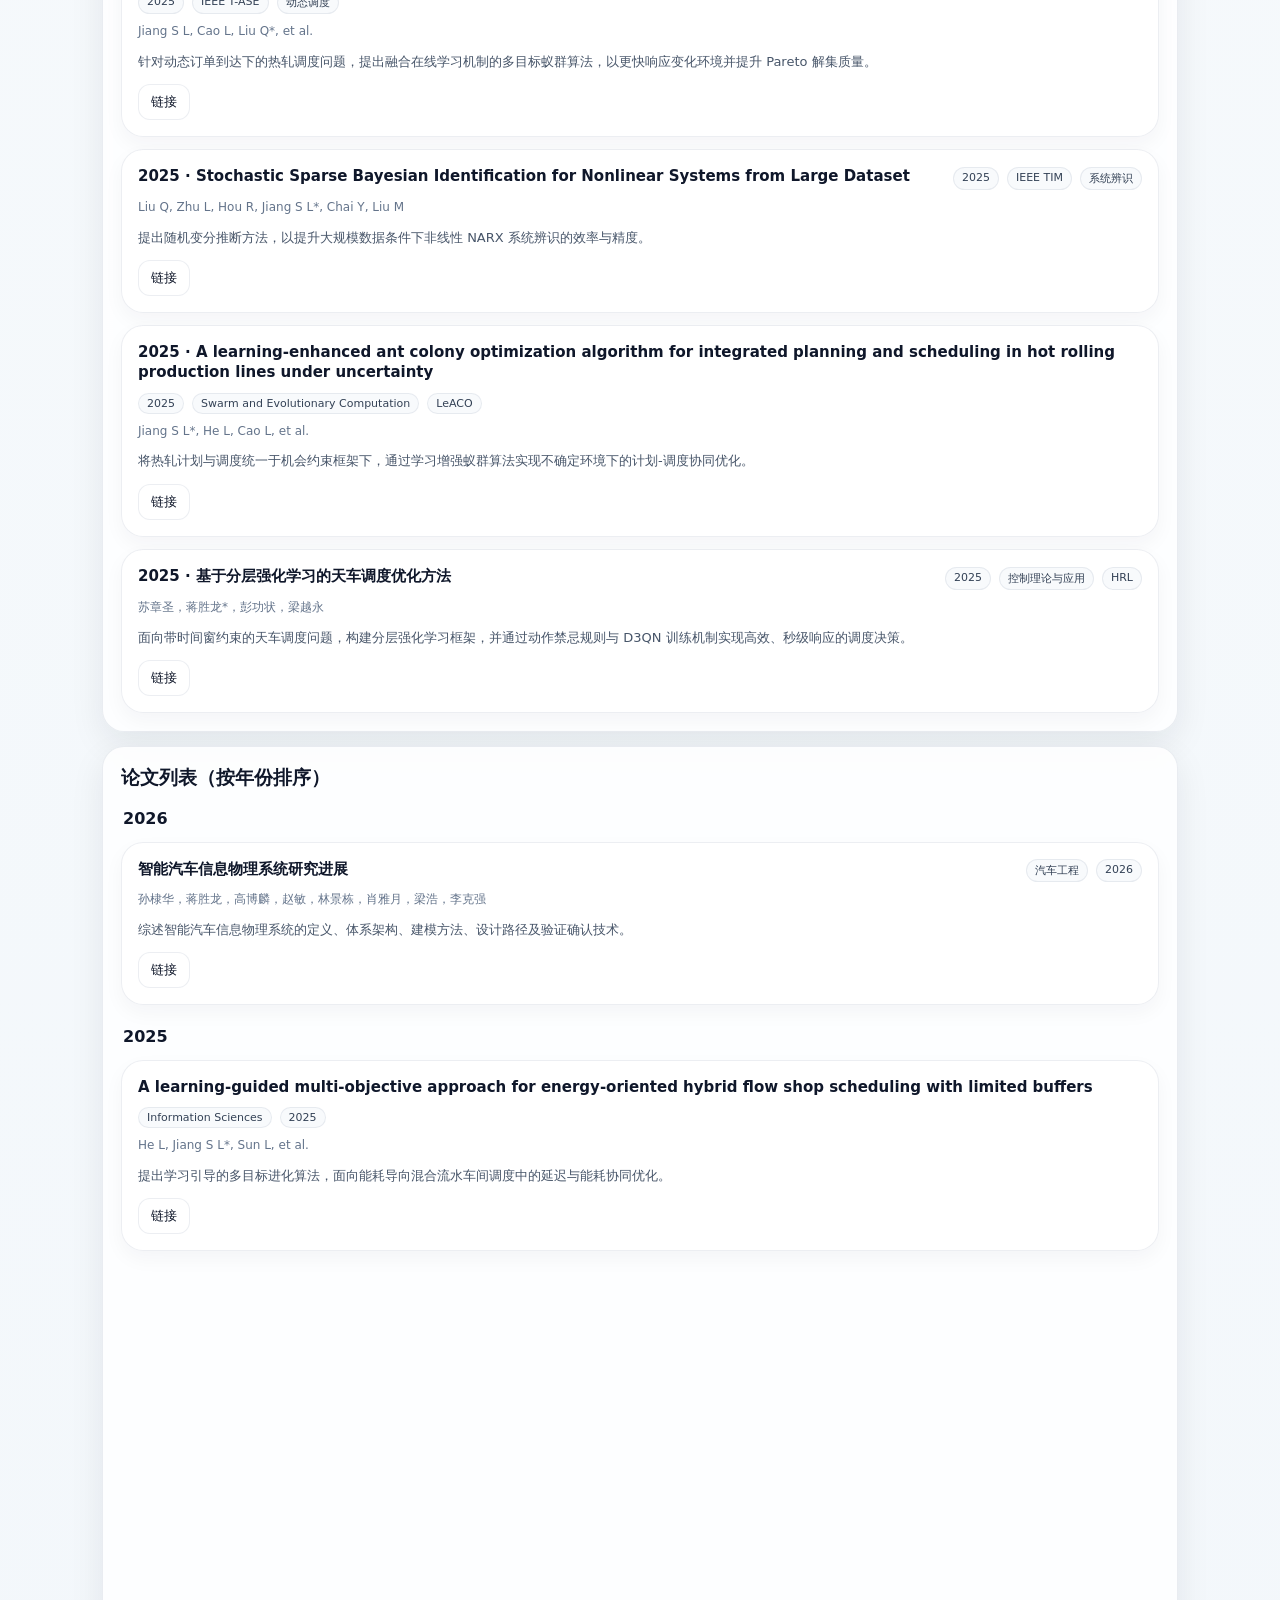
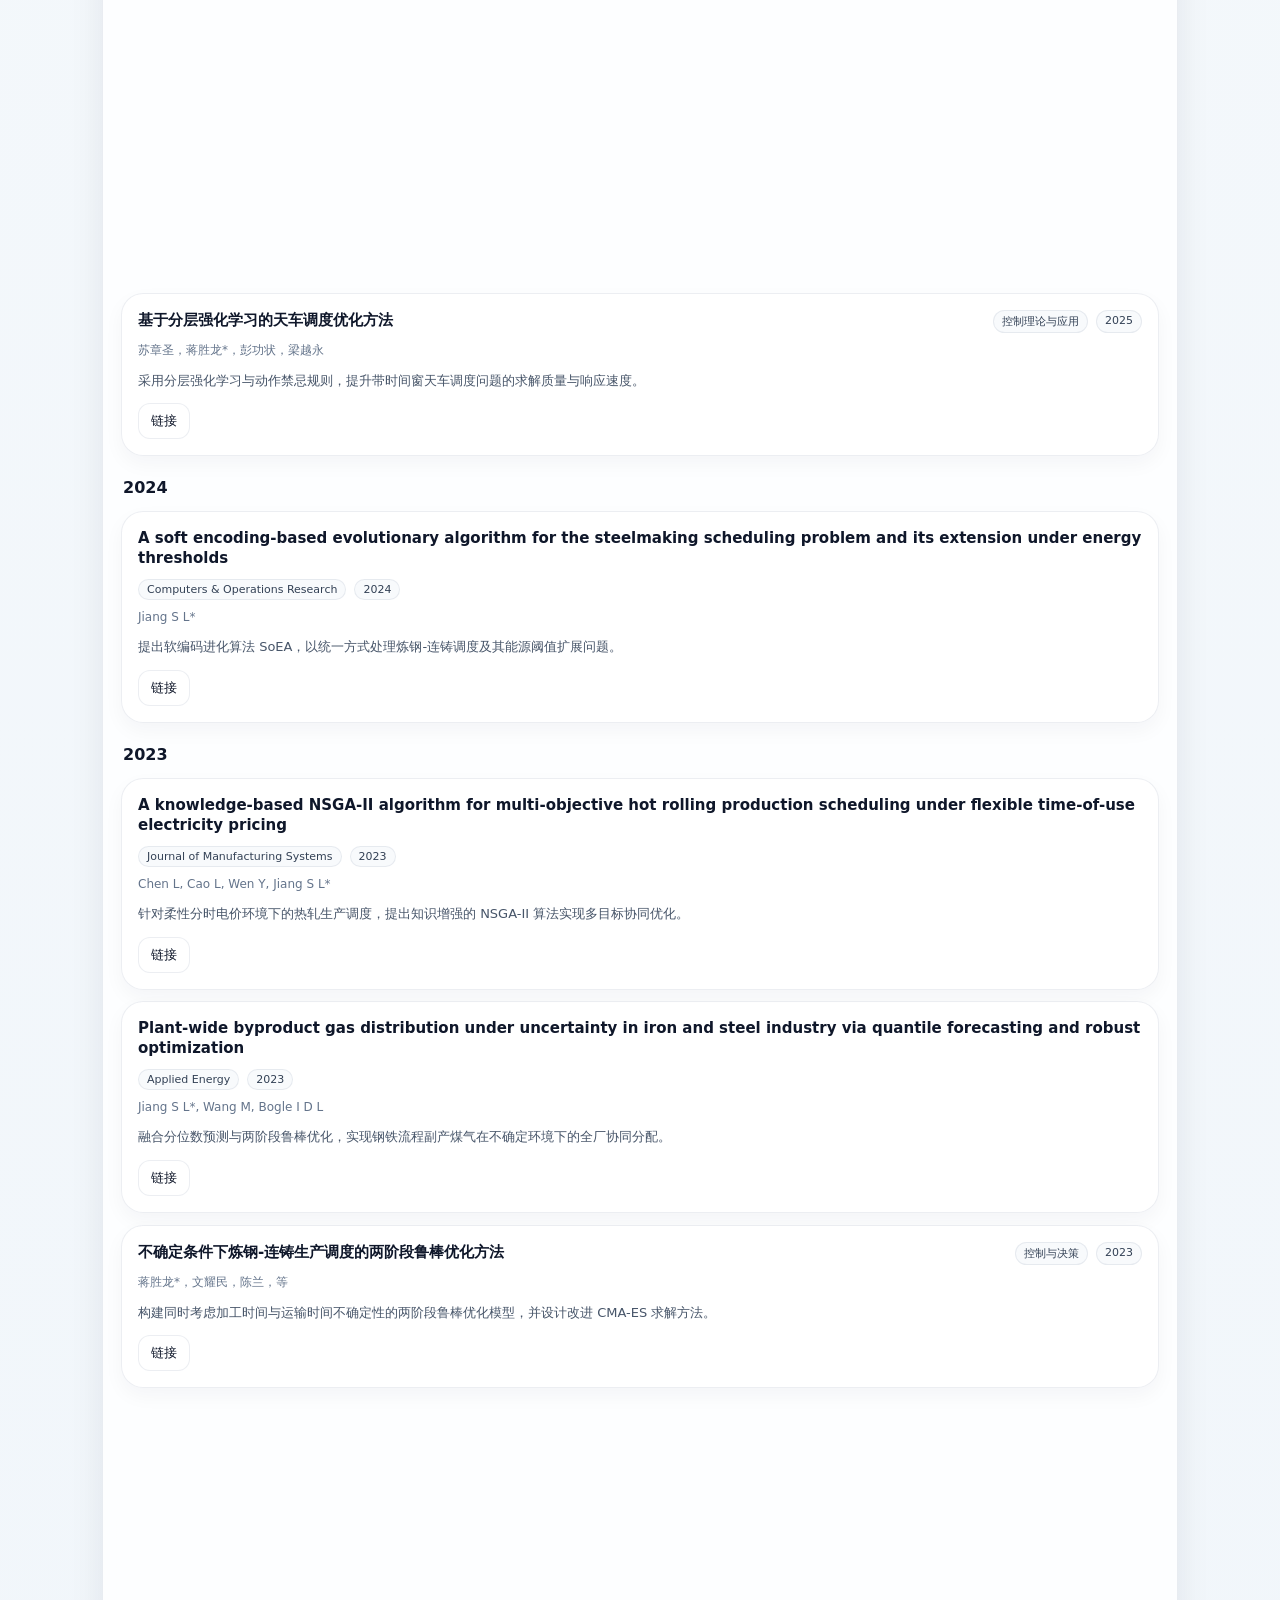
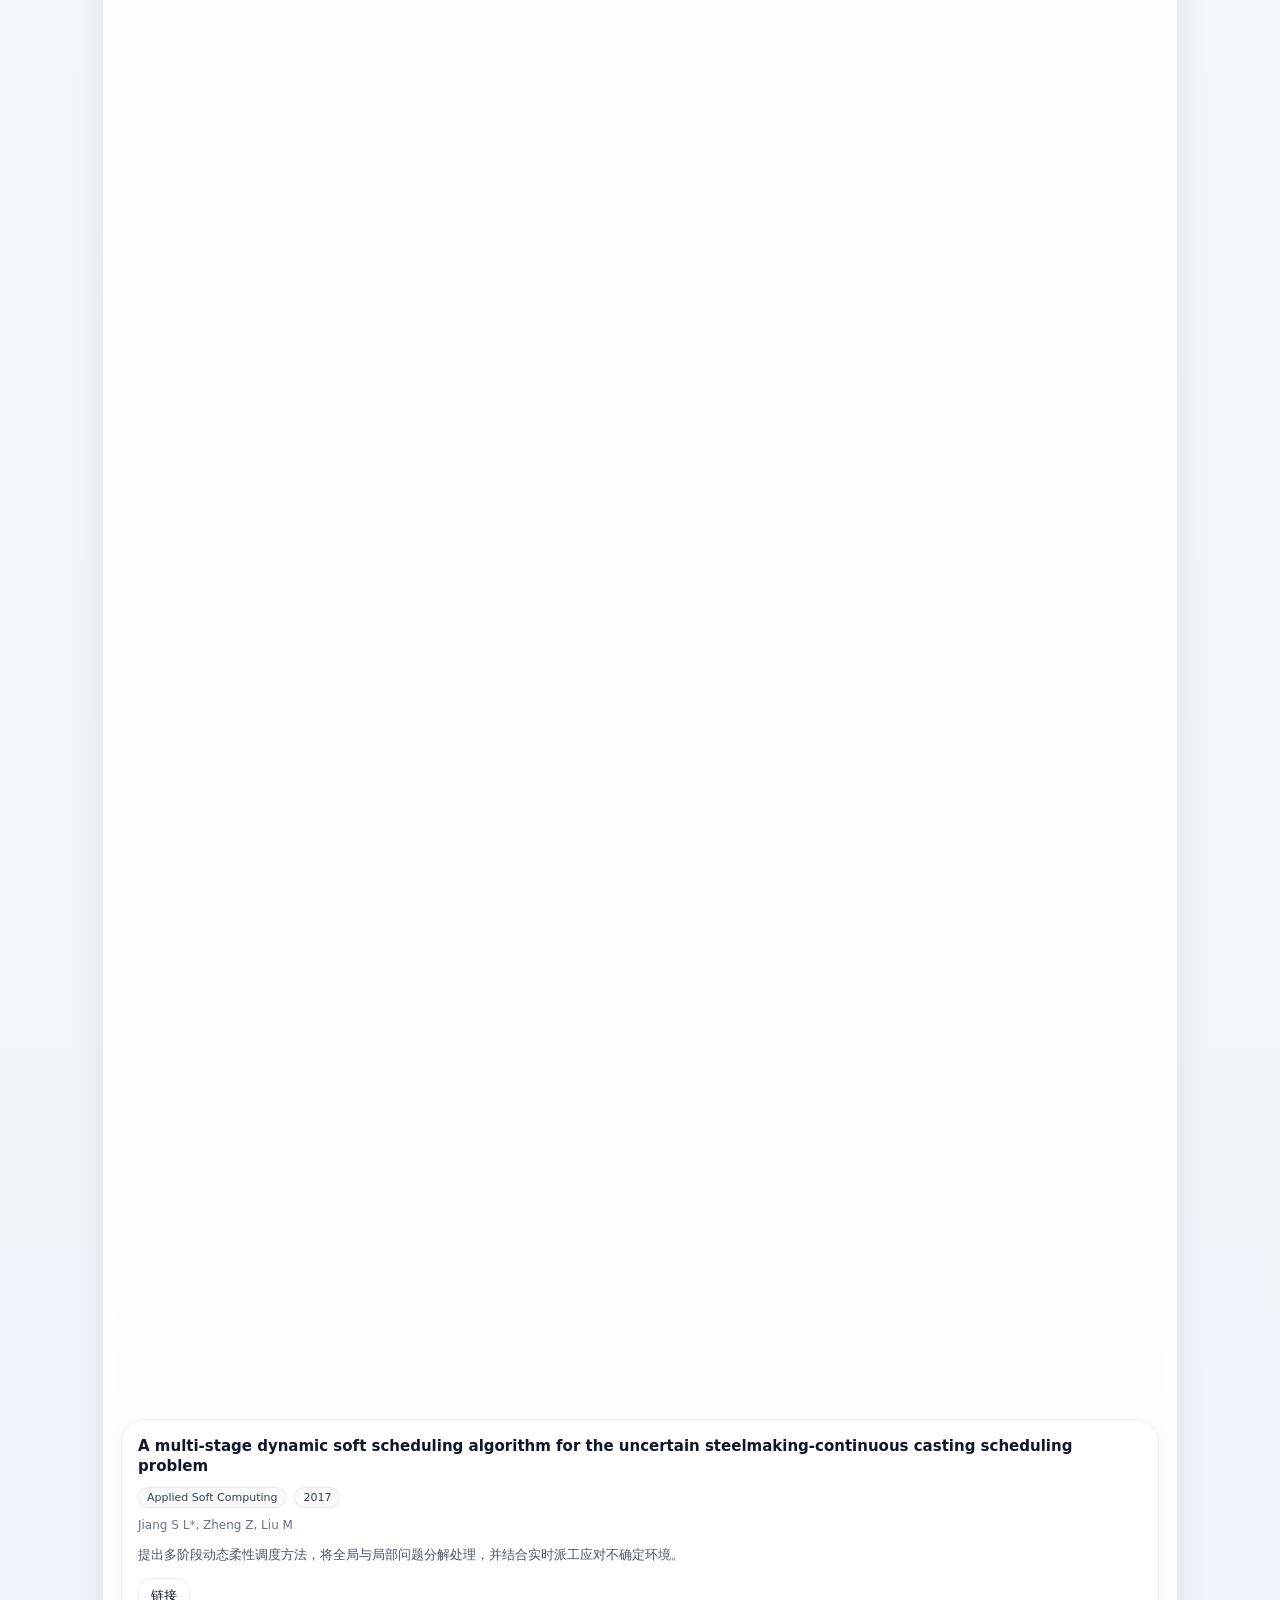
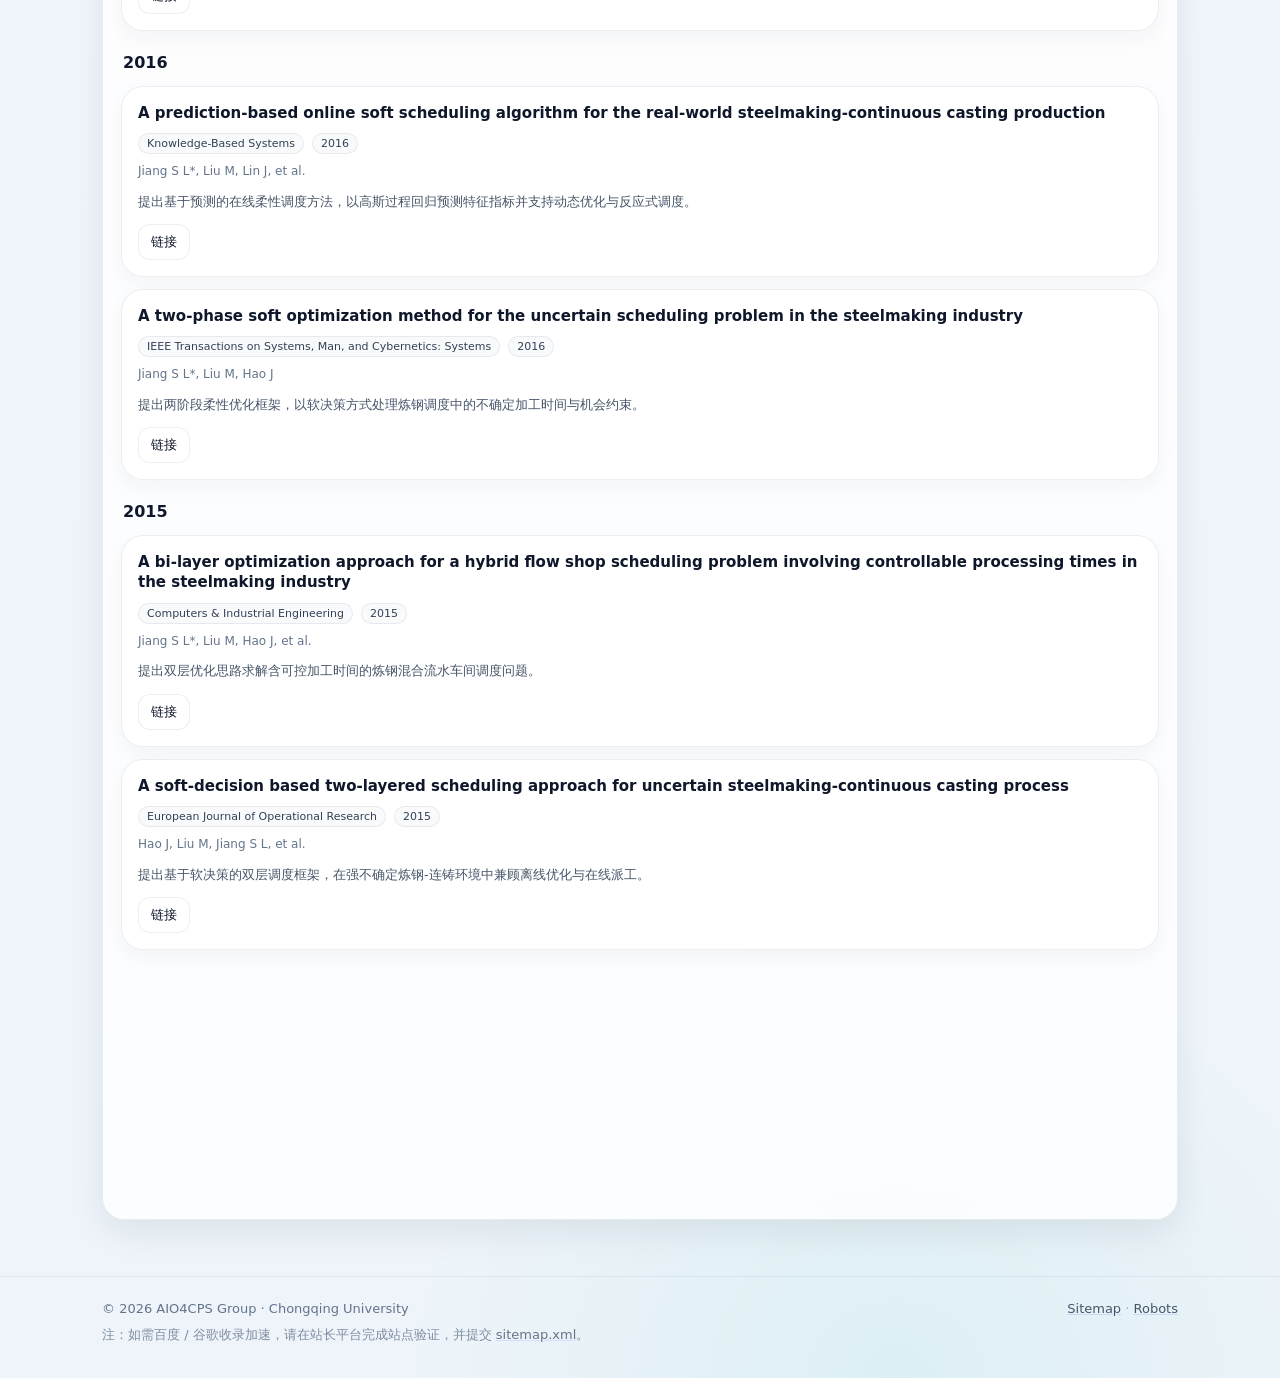
==== commit 4efd1885: "数字孪生介绍" ====
--- a/achievements.html
+++ b/achievements.html
@@ -6,7 +6,7 @@
 <meta name="viewport" content="width=device-width,initial-scale=1">
 <title>团队成果 | AIO4CPS Group</title>
 <meta name="description" content="团队成果：代表性论文、开源项目与期刊论文列表。">
-<meta name="keywords" content="AIO4CPS, Cyber-Physical Systems, AI, Optimization, Scheduling, Reinforcement Learning, Soft Scheduling, CQU">
+<meta name="keywords" content="AIO4CPS, Cyber-Physical Systems, AI, Optimization, Scheduling, Reinforcement Learning, Soft Scheduling, Digital Twin, CQU">
 <meta name="author" content="AIO4CPS Group, Chongqing University">
 <meta name="robots" content="index,follow">
 <meta property="og:title" content="团队成果 | AIO4CPS Group">
@@ -64,14 +64,13 @@
   </div>
 </div>
 
-
 <section class="section" style="padding-top:46px">
   <div class="container">
 
     <h2 class="reveal">团队成果</h2>
     <p class="reveal">
       本页展示课题组在信息物理系统、优化调度、智能制造、强化学习、工业智能算法等方向的代表性成果，
-      包括开源项目以及按年份排序的论文列表。
+      包括开源项目、数字孪生软件系统以及按年份排序的论文列表。
     </p>
 
     <!-- 开源项目 -->
@@ -99,6 +98,71 @@
       </div>
     </div>
 
+    <!-- 炼钢数字孪生仿真与优化 -->
+    <div class="card" style="padding:18px; margin-top:14px">
+      <h3 class="reveal" style="margin:0 0 12px">炼钢数字孪生仿真与优化</h3>
+
+      <div class="reveal" style="
+        display:grid;
+        grid-template-columns: minmax(280px, 1.05fr) minmax(300px, 1fr);
+        gap:22px;
+        align-items:center;
+      ">
+        <div>
+          <div style="display:flex; flex-wrap:wrap; gap:8px; margin-bottom:10px">
+            <span class="badge">Digital Twin</span>
+            <span class="badge">Simulation</span>
+            <span class="badge">Optimization</span>
+            <span class="badge">iSimuScher</span>
+          </div>
+
+          <h3 style="margin:0 0 10px; font-size:1.2rem; line-height:1.45;">
+            iSimuScher：面向炼钢车间调度与物流协同的数字孪生仿真优化集成软件
+          </h3>
+
+          <p style="margin:0 0 10px; color:var(--muted); line-height:1.9;">
+            本项目旨在开发一种面向炼钢车间生产调度及物流问题的数字孪生集成软件
+            <strong>iSimuScher</strong>。系统通过决策端（Scher）与仿真端（Simu）的协同，
+            构建“计划决策—仿真验证—再调整—再验证”的闭环优化机制，
+            以提升调度方案在复杂车间环境中的可执行性、稳定性与优化效果。
+          </p>
+
+          <p style="margin:0 0 10px; color:var(--muted); line-height:1.9;">
+            软件面向炼钢生产过程中的多类关键资源协同优化需求，具备
+            <strong>炉次调度、天车调度、钢包调度</strong>等核心功能，
+            并支持复杂物流过程的动态建模、状态跟踪与多方案对比分析。
+            通过将优化算法与仿真验证有机结合，系统能够为实际生产中的调度制定、
+            方案评估与执行修正提供一体化支撑。
+          </p>
+
+          <p style="margin:0; color:var(--muted); line-height:1.9;">
+            此外，iSimuScher 支持<strong>全流程三维可视化追踪</strong>，
+            可直观展示炉次流转、天车运行、钢包运输及关键设备状态变化，
+            为炼钢调度研究、系统演示、工业验证和数字孪生应用提供了重要平台。
+          </p>
+        </div>
+
+        <div>
+          <div style="
+            background:linear-gradient(180deg, rgba(255,255,255,.03), rgba(255,255,255,.015));
+            border:1px solid rgba(255,255,255,.08);
+            border-radius:18px;
+            padding:14px;
+            box-shadow:0 10px 30px rgba(0,0,0,.12);
+          ">
+            <img
+              src="assets/img/数字孪生.gif"
+              alt="炼钢数字孪生仿真与优化系统演示图"
+              style="width:100%; height:auto; display:block; border-radius:12px;"
+            >
+            <div style="margin-top:10px; font-size:13px; color:var(--muted2); line-height:1.8;">
+              图：iSimuScher 炼钢数字孪生仿真与优化系统演示示意，支持调度决策、仿真验证与三维动态追踪。
+            </div>
+          </div>
+        </div>
+      </div>
+    </div>
+
     <!-- 代表性成果 -->
     <div class="card" style="padding:18px; margin-top:14px">
       <h3 class="reveal" style="margin:0 0 12px">近年代表性成果</h3>
@@ -591,13 +655,12 @@
       </div>
 
       <div class="reveal" style="margin-top:12px; color:var(--muted2); font-size:12px; line-height:1.7">
-        当前页面采用静态展示方式，所有展示论文均已附上可访问链接。后续如需继续扩展为“按年份筛选 / 关键词筛选 / 搜索框 / 折叠展开”的交互版，我可以继续帮你整理。
+        当前页面采用静态展示方式，所有展示论文均已附上可访问链接。后续如需继续扩展为“按年份筛选 / 关键词筛选 / 搜索框 / 折叠展开”的交互版，可以继续在此基础上完善。
       </div>
     </div>
 
   </div>
 </section>
-
 
 <div class="footer">
   <div class="container">
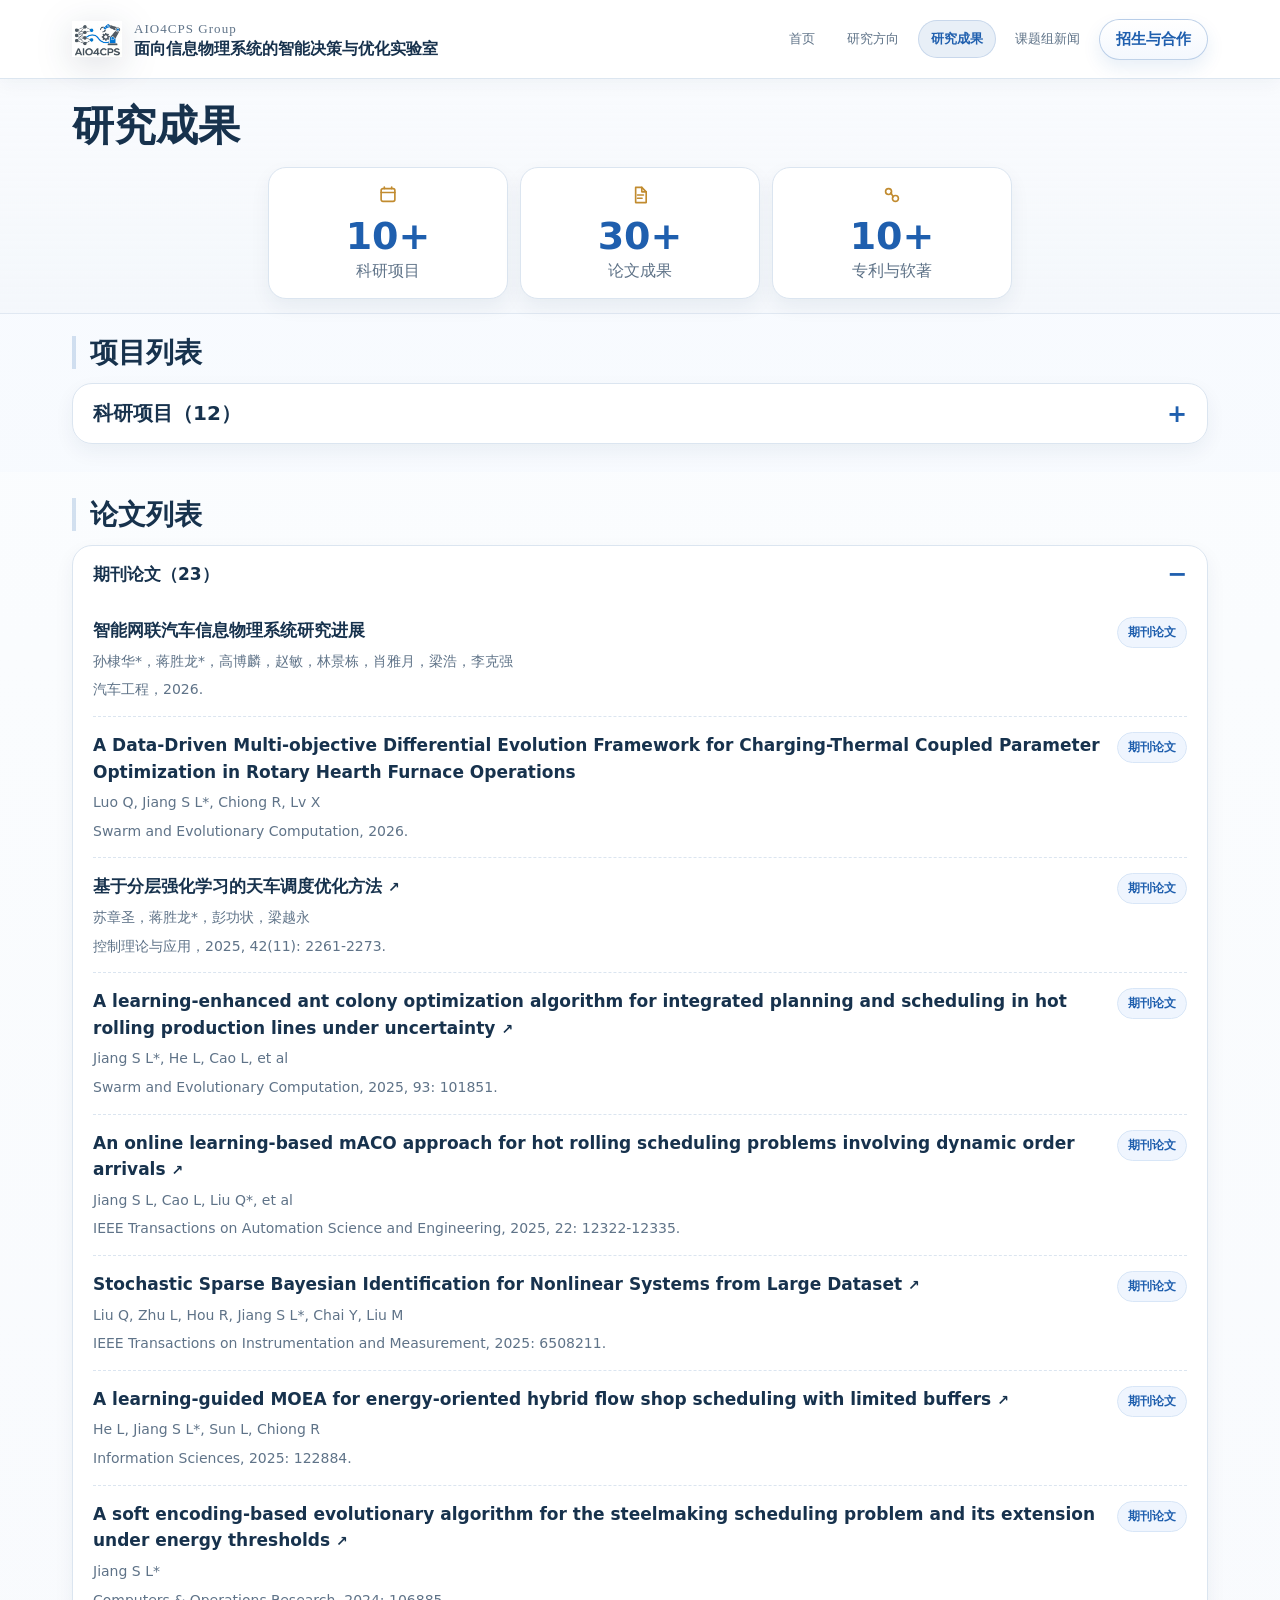
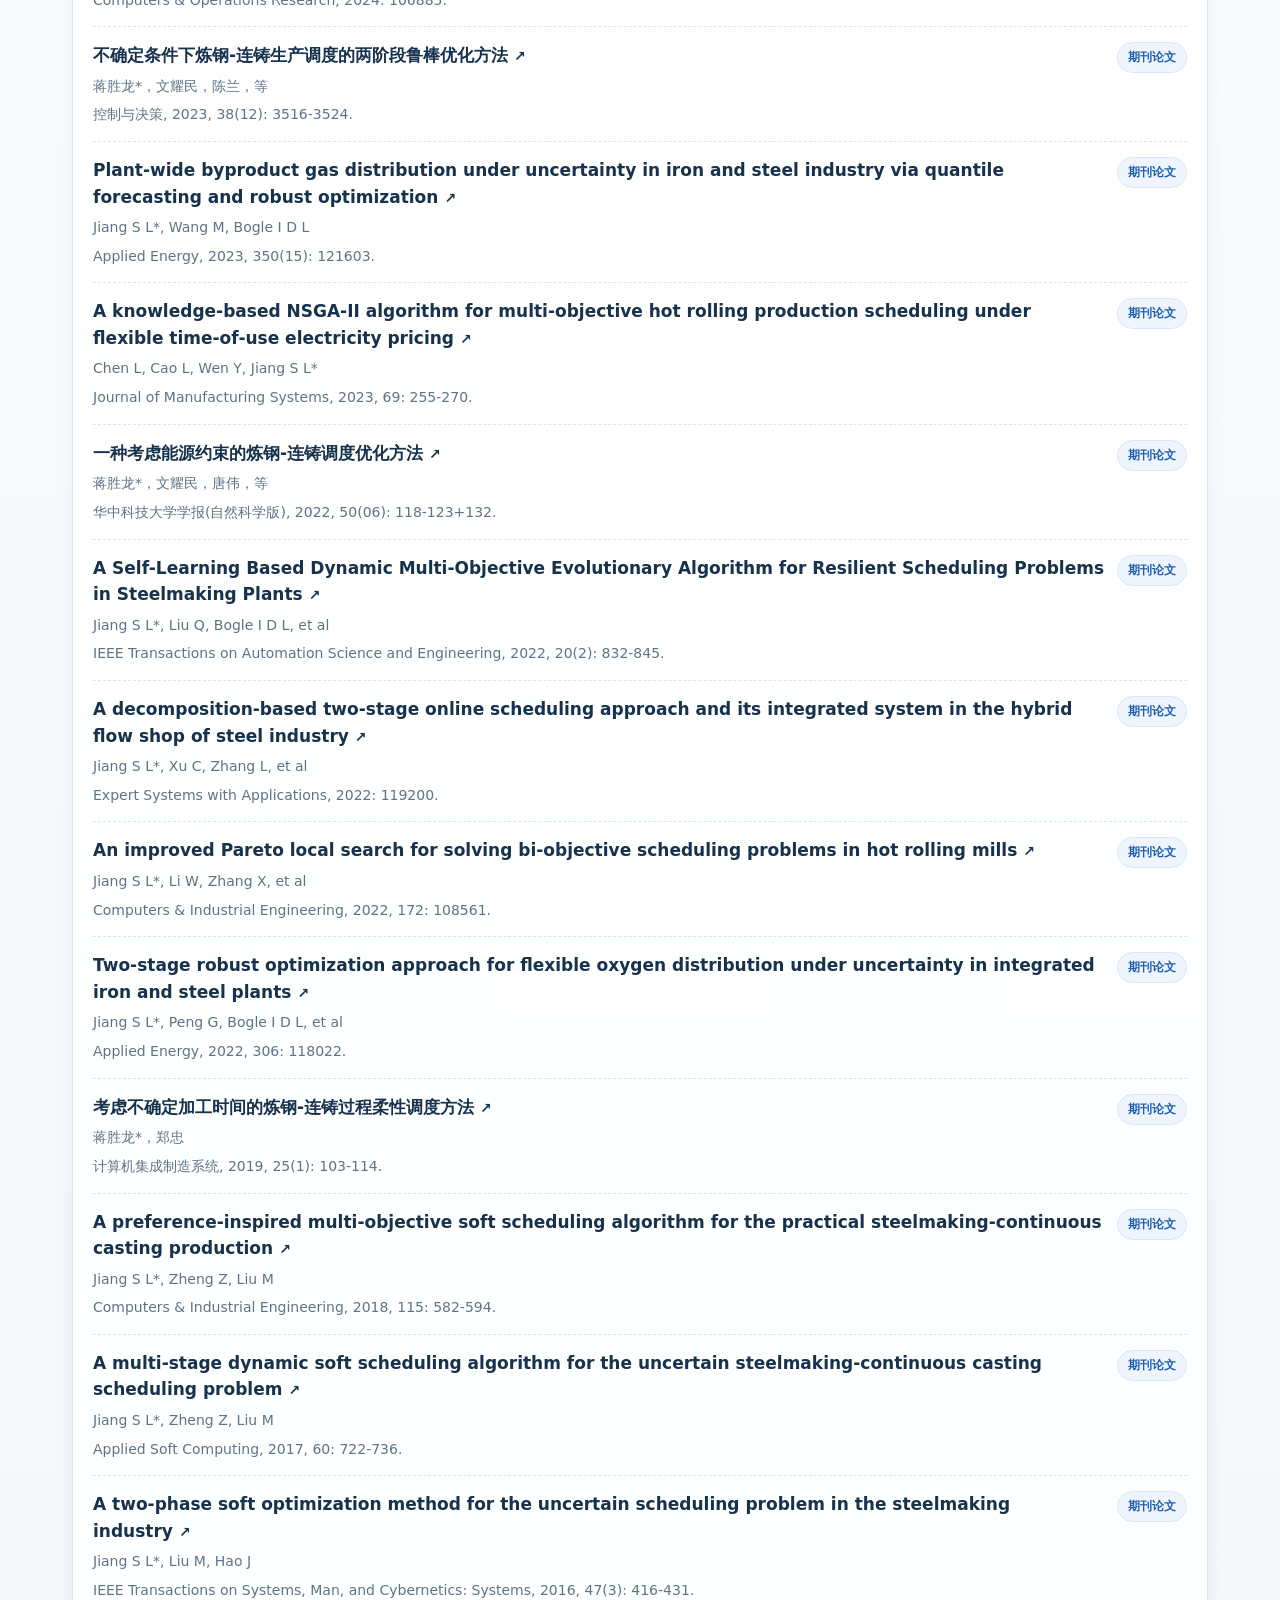
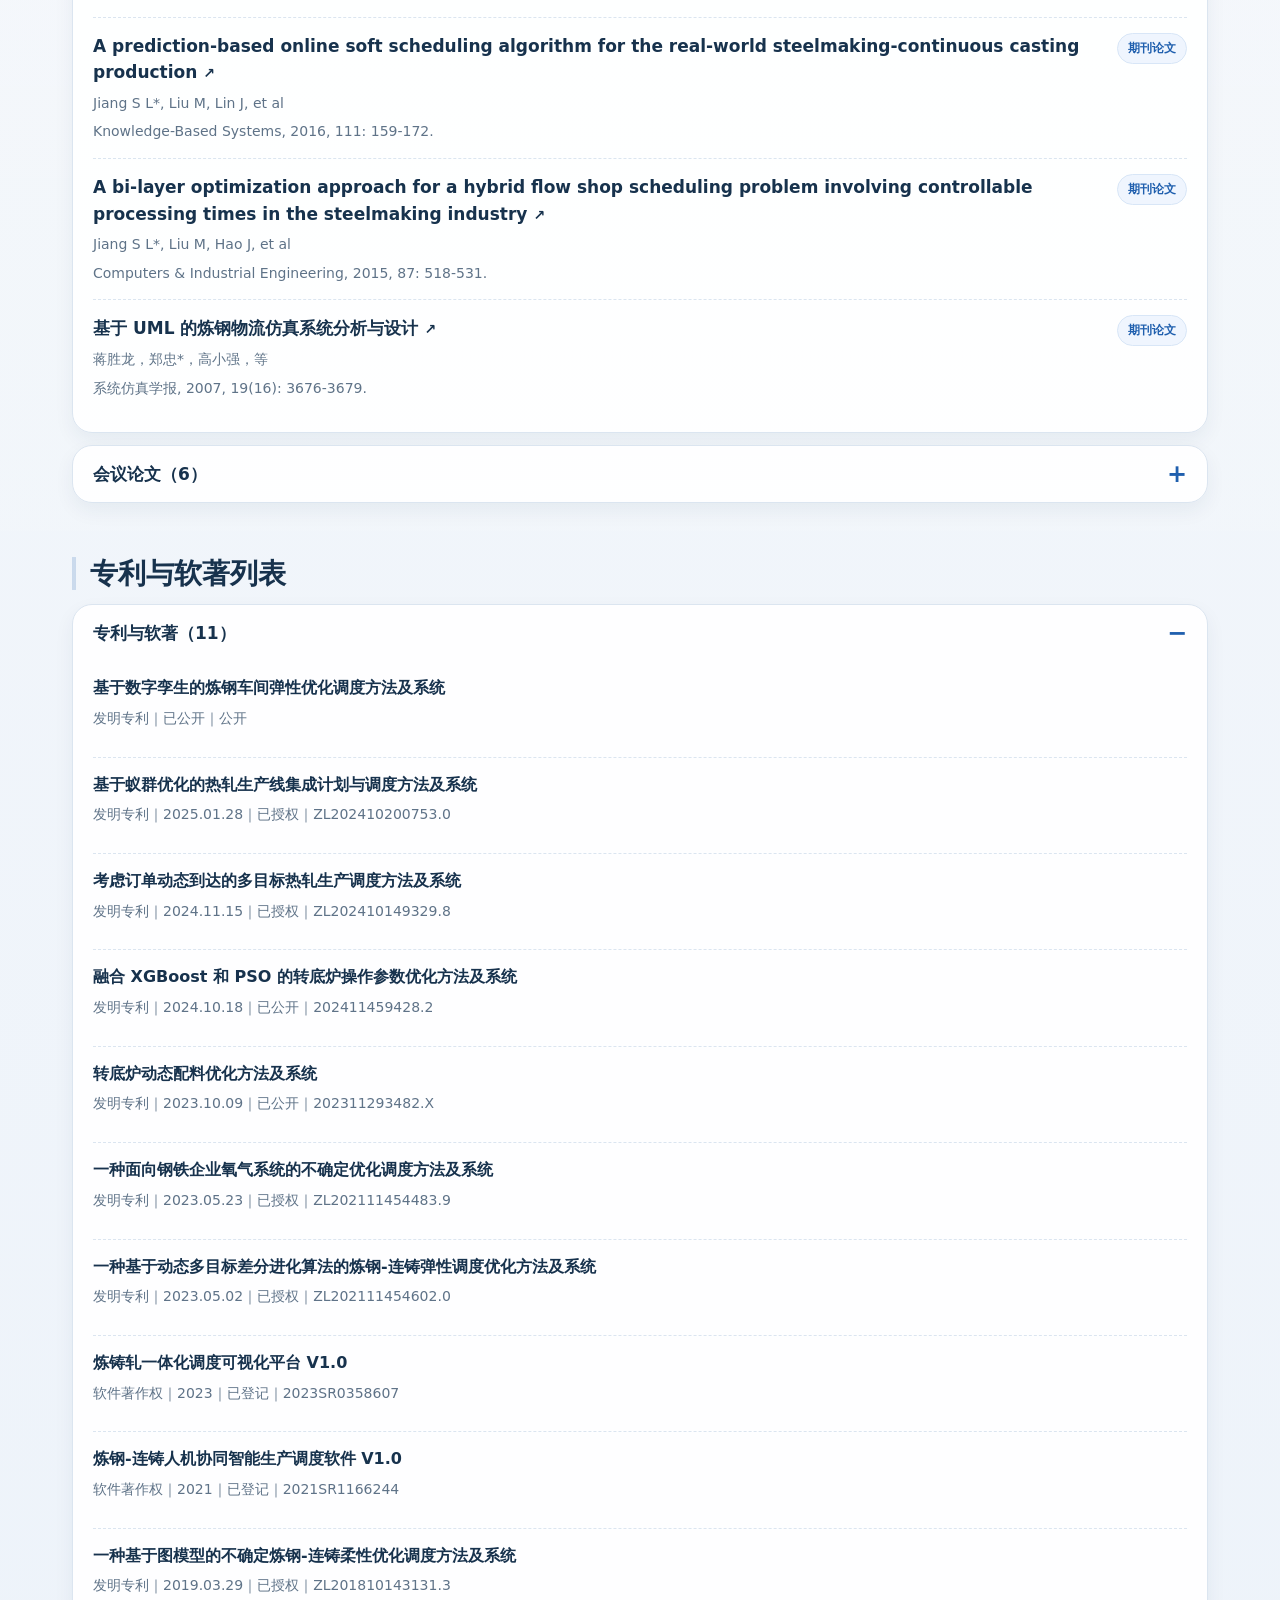
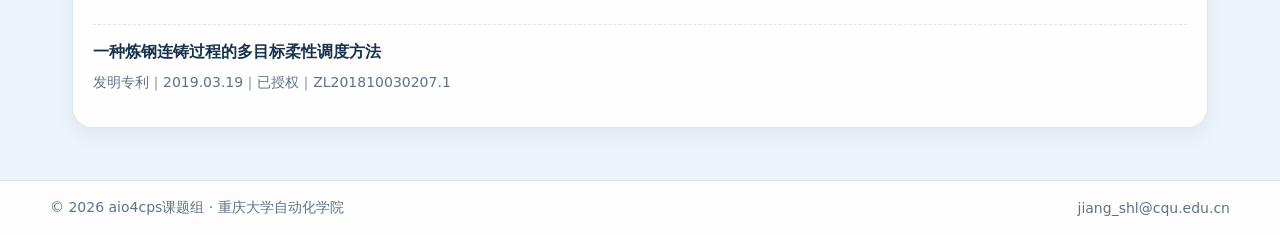
==== commit 9cc6e25c: "简化、美观修改" ====
--- a/achievements.html
+++ b/achievements.html
@@ -1,683 +1,423 @@
 <!DOCTYPE html>
+
 <html lang="zh-CN">
 <head>
-
-<meta charset="utf-8">
-<meta name="viewport" content="width=device-width,initial-scale=1">
-<title>团队成果 | AIO4CPS Group</title>
-<meta name="description" content="团队成果：代表性论文、开源项目与期刊论文列表。">
-<meta name="keywords" content="AIO4CPS, Cyber-Physical Systems, AI, Optimization, Scheduling, Reinforcement Learning, Soft Scheduling, Digital Twin, CQU">
-<meta name="author" content="AIO4CPS Group, Chongqing University">
-<meta name="robots" content="index,follow">
-<meta property="og:title" content="团队成果 | AIO4CPS Group">
-<meta property="og:description" content="团队成果：代表性论文、开源项目与期刊论文列表。">
-<meta property="og:type" content="website">
-<meta property="og:url" content="https://aio4cps.top/achievements.html">
-<meta property="og:image" content="https://aio4cps.top/assets/img/logo.svg">
-
-<link rel="icon" href="assets/img/logo.svg">
-<link rel="stylesheet" href="assets/css/styles.css">
-<script defer src="assets/js/main.js"></script>
-
+<meta charset="utf-8"/>
+<meta content="width=device-width,initial-scale=1" name="viewport"/>
+<title>研究成果 | aio4cps课题组</title>
+<meta content="aio4cps课题组研究成果页，展示项目、论文列表与专利软著列表。" name="description"/>
+<meta content="aio4cps课题组, 重庆大学, 复杂系统优化, 数字孪生, 智慧交通, 智能生产决策" name="keywords"/>
+<meta content="AIO4CPS Research Group, Chongqing University" name="author"/>
+<meta content="index,follow" name="robots"/>
+<meta content="研究成果 | aio4cps课题组" property="og:title"/>
+<meta content="aio4cps课题组研究成果页，展示项目、论文列表与专利软著列表。" property="og:description"/>
+<meta content="website" property="og:type"/>
+<meta content="https://aio4cps.top/achievements.html" property="og:url"/>
+<meta content="https://aio4cps.top/assets/img/logo.png" property="og:image"/>
+<meta content="zh_CN" property="og:locale"/>
+<meta content="summary_large_image" name="twitter:card"/>
+<meta content="研究成果 | aio4cps课题组" name="twitter:title"/>
+<meta content="aio4cps课题组研究成果页，展示项目、论文列表与专利软著列表。" name="twitter:description"/>
+<meta content="https://aio4cps.top/assets/img/logo.png" name="twitter:image"/>
+<meta content="#F4F7FB" name="theme-color"/>
+<link href="https://aio4cps.top/achievements.html" rel="canonical"/>
+    <link href="assets/img/logo.png" rel="icon"/>
+<link href="assets/css/styles.css" rel="stylesheet"/>
+<script defer="" src="assets/js/main.js"></script>
+<noscript><style>.reveal{opacity:1 !important; transform:none !important;}</style></noscript>
 </head>
-<body>
-
+<body class="page-achievements">
+<a class="skip-link" href="#main-content">跳到主要内容</a>
 <div class="topbar">
-  <div class="container">
-    <div class="nav">
-      <a class="brand" href="index.html" aria-label="AIO4CPS Home">
-        <img src="assets/img/logo.svg" alt="AIO4CPS logo">
-        <div>
-          <div class="t1">AIO4CPS Group</div>
-          <div class="t2">AI & Optimization for Cyber-Physical Systems · CQU</div>
-        </div>
-      </a>
-
-      <div class="navlinks" aria-label="Primary">
-        <a data-page="index.html" href="index.html">主页</a>
-        <a data-page="advisor.html" href="advisor.html">导师介绍</a>
-        <a data-page="members.html" href="members.html">团队成员及方向</a>
-        <a data-page="achievements.html" href="achievements.html">团队成果</a>
-        <a data-page="downloads.html" href="downloads.html">信息下载</a>
-        <a data-page="contact.html" href="contact.html">联系我们</a>
-      </div>
-
-      <a class="cta" href="contact.html">
-        <div>
-          <div style="font-weight:700">招生 / 合作</div>
-          <small>欢迎联系咨询与学术合作</small>
-        </div>
-        <span aria-hidden="true">↗</span>
-      </a>
-
-      <button id="hamburger" class="hamburger" aria-label="Open menu" aria-expanded="false">菜单</button>
-    </div>
-
-    <div id="mobileNav" class="mobile" aria-label="Mobile">
-      <a data-page="index.html" href="index.html">主页</a>
-      <a data-page="advisor.html" href="advisor.html">导师介绍</a>
-      <a data-page="members.html" href="members.html">团队成员及方向</a>
-      <a data-page="achievements.html" href="achievements.html">团队成果</a>
-      <a data-page="downloads.html" href="downloads.html">信息下载</a>
-      <a data-page="contact.html" href="contact.html">联系我们</a>
-    </div>
-  </div>
-</div>
-
-<section class="section" style="padding-top:46px">
-  <div class="container">
-
-    <h2 class="reveal">团队成果</h2>
-    <p class="reveal">
-      本页展示课题组在信息物理系统、优化调度、智能制造、强化学习、工业智能算法等方向的代表性成果，
-      包括开源项目、数字孪生软件系统以及按年份排序的论文列表。
-    </p>
-
-    <!-- 开源项目 -->
-    <div class="card" style="padding:18px; margin-top:14px">
-      <h3 class="reveal" style="margin:0 0 12px">开源项目</h3>
-      <div class="publist">
-        <div class="pub reveal">
-          <div class="top">
-            <h3>Soft-Scheduling：柔性调度与相关算法开源项目</h3>
-            <div class="badges">
-              <span class="badge">GitHub</span>
-              <span class="badge">Open Source</span>
-              <span class="badge">Scheduling</span>
-            </div>
-          </div>
-          <div class="meta">janason / Soft-Scheduling</div>
-          <div class="sum">
-            项目开源了课题组在柔性调度、炼钢-连铸调度、多目标优化等方向的部分算法实现，
-            可用于算法复现、教学演示与进一步研究开发。
-          </div>
-          <div class="links">
-            <a class="link" href="https://github.com/janason/Soft-Scheduling" target="_blank" rel="noopener noreferrer">项目主页</a>
-          </div>
-        </div>
-      </div>
-    </div>
-
-    <!-- 炼钢数字孪生仿真与优化 -->
-    <div class="card" style="padding:18px; margin-top:14px">
-      <h3 class="reveal" style="margin:0 0 12px">炼钢数字孪生仿真与优化</h3>
-
-      <div class="reveal" style="
-        display:grid;
-        grid-template-columns: minmax(280px, 1.05fr) minmax(300px, 1fr);
-        gap:22px;
-        align-items:center;
-      ">
-        <div>
-          <div style="display:flex; flex-wrap:wrap; gap:8px; margin-bottom:10px">
-            <span class="badge">Digital Twin</span>
-            <span class="badge">Simulation</span>
-            <span class="badge">Optimization</span>
-            <span class="badge">iSimuScher</span>
-          </div>
-
-          <h3 style="margin:0 0 10px; font-size:1.2rem; line-height:1.45;">
-            iSimuScher：面向炼钢车间调度与物流协同的数字孪生仿真优化集成软件
-          </h3>
-
-          <p style="margin:0 0 10px; color:var(--muted); line-height:1.9;">
-            本项目旨在开发一种面向炼钢车间生产调度及物流问题的数字孪生集成软件
-            <strong>iSimuScher</strong>。系统通过决策端（Scher）与仿真端（Simu）的协同，
-            构建“计划决策—仿真验证—再调整—再验证”的闭环优化机制，
-            以提升调度方案在复杂车间环境中的可执行性、稳定性与优化效果。
-          </p>
-
-          <p style="margin:0 0 10px; color:var(--muted); line-height:1.9;">
-            软件面向炼钢生产过程中的多类关键资源协同优化需求，具备
-            <strong>炉次调度、天车调度、钢包调度</strong>等核心功能，
-            并支持复杂物流过程的动态建模、状态跟踪与多方案对比分析。
-            通过将优化算法与仿真验证有机结合，系统能够为实际生产中的调度制定、
-            方案评估与执行修正提供一体化支撑。
-          </p>
-
-          <p style="margin:0; color:var(--muted); line-height:1.9;">
-            此外，iSimuScher 支持<strong>全流程三维可视化追踪</strong>，
-            可直观展示炉次流转、天车运行、钢包运输及关键设备状态变化，
-            为炼钢调度研究、系统演示、工业验证和数字孪生应用提供了重要平台。
-          </p>
-        </div>
-
-        <div>
-          <div style="
-            background:linear-gradient(180deg, rgba(255,255,255,.03), rgba(255,255,255,.015));
-            border:1px solid rgba(255,255,255,.08);
-            border-radius:18px;
-            padding:14px;
-            box-shadow:0 10px 30px rgba(0,0,0,.12);
-          ">
-            <img
-              src="assets/img/数字孪生.gif"
-              alt="炼钢数字孪生仿真与优化系统演示图"
-              style="width:100%; height:auto; display:block; border-radius:12px;"
-            >
-            <div style="margin-top:10px; font-size:13px; color:var(--muted2); line-height:1.8;">
-              图：iSimuScher 炼钢数字孪生仿真与优化系统演示示意，支持调度决策、仿真验证与三维动态追踪。
-            </div>
-          </div>
-        </div>
-      </div>
-    </div>
-
-    <!-- 代表性成果 -->
-    <div class="card" style="padding:18px; margin-top:14px">
-      <h3 class="reveal" style="margin:0 0 12px">近年代表性成果</h3>
-      <div class="publist">
-
-        <div class="pub reveal">
-          <div class="top">
-            <h3>2026 · 智能汽车信息物理系统研究进展</h3>
-            <div class="badges">
-              <span class="badge">2026</span>
-              <span class="badge">汽车工程</span>
-              <span class="badge">综述</span>
-            </div>
-          </div>
-          <div class="meta">孙棣华，蒋胜龙，高博麟，赵敏，林景栋，肖雅月，梁浩，李克强</div>
-          <div class="sum">
-            系统综述智能汽车信息物理系统（IVCPS）的概念、体系架构、建模设计、验证确认与未来发展趋势。
-          </div>
-          <div class="links">
-            <a class="link" href="https://www.qichegongcheng.com/CN/10.19562/j.chinasae.qcgc.2026.02.001" target="_blank" rel="noopener noreferrer">链接</a>
-          </div>
-        </div>
-
-        <div class="pub reveal">
-          <div class="top">
-            <h3>2025 · A learning-guided multi-objective approach for energy-oriented hybrid flow shop scheduling with limited buffers</h3>
-            <div class="badges">
-              <span class="badge">2025</span>
-              <span class="badge">Information Sciences</span>
-              <span class="badge">LgMOEA</span>
-            </div>
-          </div>
-          <div class="meta">He L, Jiang S L*, Sun L, et al.</div>
-          <div class="sum">
-            面向能耗导向且带有限缓冲区的混合流水车间调度问题，提出学习引导的多目标进化算法，实现延迟与非加工能耗之间的高质量权衡。
-          </div>
-          <div class="links">
-            <a class="link" href="https://doi.org/10.1016/j.ins.2025.122884" target="_blank" rel="noopener noreferrer">链接</a>
-          </div>
-        </div>
-
-        <div class="pub reveal">
-          <div class="top">
-            <h3>2025 · An online learning-based mACO approach for hot rolling scheduling problems involving dynamic order arrivals</h3>
-            <div class="badges">
-              <span class="badge">2025</span>
-              <span class="badge">IEEE T-ASE</span>
-              <span class="badge">动态调度</span>
-            </div>
-          </div>
-          <div class="meta">Jiang S L, Cao L, Liu Q*, et al.</div>
-          <div class="sum">
-            针对动态订单到达下的热轧调度问题，提出融合在线学习机制的多目标蚁群算法，以更快响应变化环境并提升 Pareto 解集质量。
-          </div>
-          <div class="links">
-            <a class="link" href="https://doi.org/10.1109/TASE.2025.3540042" target="_blank" rel="noopener noreferrer">链接</a>
-          </div>
-        </div>
-
-        <div class="pub reveal">
-          <div class="top">
-            <h3>2025 · Stochastic Sparse Bayesian Identification for Nonlinear Systems from Large Dataset</h3>
-            <div class="badges">
-              <span class="badge">2025</span>
-              <span class="badge">IEEE TIM</span>
-              <span class="badge">系统辨识</span>
-            </div>
-          </div>
-          <div class="meta">Liu Q, Zhu L, Hou R, Jiang S L*, Chai Y, Liu M</div>
-          <div class="sum">
-            提出随机变分推断方法，以提升大规模数据条件下非线性 NARX 系统辨识的效率与精度。
-          </div>
-          <div class="links">
-            <a class="link" href="https://doi.org/10.1109/TIM.2025.3591870" target="_blank" rel="noopener noreferrer">链接</a>
-          </div>
-        </div>
-
-        <div class="pub reveal">
-          <div class="top">
-            <h3>2025 · A learning-enhanced ant colony optimization algorithm for integrated planning and scheduling in hot rolling production lines under uncertainty</h3>
-            <div class="badges">
-              <span class="badge">2025</span>
-              <span class="badge">Swarm and Evolutionary Computation</span>
-              <span class="badge">LeACO</span>
-            </div>
-          </div>
-          <div class="meta">Jiang S L*, He L, Cao L, et al.</div>
-          <div class="sum">
-            将热轧计划与调度统一于机会约束框架下，通过学习增强蚁群算法实现不确定环境下的计划-调度协同优化。
-          </div>
-          <div class="links">
-            <a class="link" href="https://doi.org/10.1016/j.swevo.2025.101851" target="_blank" rel="noopener noreferrer">链接</a>
-          </div>
-        </div>
-
-        <div class="pub reveal">
-          <div class="top">
-            <h3>2025 · 基于分层强化学习的天车调度优化方法</h3>
-            <div class="badges">
-              <span class="badge">2025</span>
-              <span class="badge">控制理论与应用</span>
-              <span class="badge">HRL</span>
-            </div>
-          </div>
-          <div class="meta">苏章圣，蒋胜龙*，彭功状，梁越永</div>
-          <div class="sum">
-            面向带时间窗约束的天车调度问题，构建分层强化学习框架，并通过动作禁忌规则与 D3QN 训练机制实现高效、秒级响应的调度决策。
-          </div>
-          <div class="links">
-            <a class="link" href="https://jcta.ijournals.cn/cta_cn/ch/index.aspx/cta_en/cta_en/reader/view_abstract.aspx?file_no=CCTA230131&flag=1" target="_blank" rel="noopener noreferrer">链接</a>
-          </div>
-        </div>
-
-      </div>
-    </div>
-
-    <!-- 论文列表 -->
-    <div class="card" style="padding:18px; margin-top:14px">
-      <h3 class="reveal" style="margin:0 0 12px">论文列表（按年份排序）</h3>
-
-      <div class="publist">
-
-        <div class="reveal" style="font-weight:800; margin:6px 2px 2px; color:var(--text);">2026</div>
-
-        <div class="pub reveal">
-          <div class="top">
-            <h3>智能汽车信息物理系统研究进展</h3>
-            <div class="badges">
-              <span class="badge">汽车工程</span>
-              <span class="badge">2026</span>
-            </div>
-          </div>
-          <div class="meta">孙棣华，蒋胜龙，高博麟，赵敏，林景栋，肖雅月，梁浩，李克强</div>
-          <div class="sum">综述智能汽车信息物理系统的定义、体系架构、建模方法、设计路径及验证确认技术。</div>
-          <div class="links">
-            <a class="link" href="https://www.qichegongcheng.com/CN/10.19562/j.chinasae.qcgc.2026.02.001" target="_blank" rel="noopener noreferrer">链接</a>
-          </div>
-        </div>
-
-        <div class="reveal" style="font-weight:800; margin:10px 2px 2px; color:var(--text);">2025</div>
-
-        <div class="pub reveal">
-          <div class="top">
-            <h3>A learning-guided multi-objective approach for energy-oriented hybrid flow shop scheduling with limited buffers</h3>
-            <div class="badges">
-              <span class="badge">Information Sciences</span>
-              <span class="badge">2025</span>
-            </div>
-          </div>
-          <div class="meta">He L, Jiang S L*, Sun L, et al.</div>
-          <div class="sum">提出学习引导的多目标进化算法，面向能耗导向混合流水车间调度中的延迟与能耗协同优化。</div>
-          <div class="links">
-            <a class="link" href="https://doi.org/10.1016/j.ins.2025.122884" target="_blank" rel="noopener noreferrer">链接</a>
-          </div>
-        </div>
-
-        <div class="pub reveal">
-          <div class="top">
-            <h3>An online learning-based mACO approach for hot rolling scheduling problems involving dynamic order arrivals</h3>
-            <div class="badges">
-              <span class="badge">IEEE Transactions on Automation Science and Engineering</span>
-              <span class="badge">2025</span>
-            </div>
-          </div>
-          <div class="meta">Jiang S L, Cao L, Liu Q*, et al.</div>
-          <div class="sum">面向动态订单到达的热轧调度问题，构建带在线学习机制的多目标蚁群优化方法。</div>
-          <div class="links">
-            <a class="link" href="https://doi.org/10.1109/TASE.2025.3540042" target="_blank" rel="noopener noreferrer">链接</a>
-          </div>
-        </div>
-
-        <div class="pub reveal">
-          <div class="top">
-            <h3>Stochastic Sparse Bayesian Identification for Nonlinear Systems from Large Dataset</h3>
-            <div class="badges">
-              <span class="badge">IEEE Transactions on Instrumentation and Measurement</span>
-              <span class="badge">2025</span>
-            </div>
-          </div>
-          <div class="meta">Liu Q, Zhu L, Hou R, Jiang S L*, Chai Y, Liu M</div>
-          <div class="sum">提出随机 VI 识别框架，降低大数据环境下非线性系统辨识的计算复杂度。</div>
-          <div class="links">
-            <a class="link" href="https://doi.org/10.1109/TIM.2025.3591870" target="_blank" rel="noopener noreferrer">链接</a>
-          </div>
-        </div>
-
-        <div class="pub reveal">
-          <div class="top">
-            <h3>A learning-enhanced ant colony optimization algorithm for integrated planning and scheduling in hot rolling production lines under uncertainty</h3>
-            <div class="badges">
-              <span class="badge">Swarm and Evolutionary Computation</span>
-              <span class="badge">2025</span>
-            </div>
-          </div>
-          <div class="meta">Jiang S L*, He L, Cao L, et al.</div>
-          <div class="sum">提出学习增强蚁群算法，在不确定条件下实现热轧计划与调度的一体化优化。</div>
-          <div class="links">
-            <a class="link" href="https://doi.org/10.1016/j.swevo.2025.101851" target="_blank" rel="noopener noreferrer">链接</a>
-          </div>
-        </div>
-
-        <div class="pub reveal">
-          <div class="top">
-            <h3>基于分层强化学习的天车调度优化方法</h3>
-            <div class="badges">
-              <span class="badge">控制理论与应用</span>
-              <span class="badge">2025</span>
-            </div>
-          </div>
-          <div class="meta">苏章圣，蒋胜龙*，彭功状，梁越永</div>
-          <div class="sum">采用分层强化学习与动作禁忌规则，提升带时间窗天车调度问题的求解质量与响应速度。</div>
-          <div class="links">
-            <a class="link" href="https://jcta.ijournals.cn/cta_cn/ch/index.aspx/cta_en/cta_en/reader/view_abstract.aspx?file_no=CCTA230131&flag=1" target="_blank" rel="noopener noreferrer">链接</a>
-          </div>
-        </div>
-
-        <div class="reveal" style="font-weight:800; margin:10px 2px 2px; color:var(--text);">2024</div>
-
-        <div class="pub reveal">
-          <div class="top">
-            <h3>A soft encoding-based evolutionary algorithm for the steelmaking scheduling problem and its extension under energy thresholds</h3>
-            <div class="badges">
-              <span class="badge">Computers &amp; Operations Research</span>
-              <span class="badge">2024</span>
-            </div>
-          </div>
-          <div class="meta">Jiang S L*</div>
-          <div class="sum">提出软编码进化算法 SoEA，以统一方式处理炼钢-连铸调度及其能源阈值扩展问题。</div>
-          <div class="links">
-            <a class="link" href="https://doi.org/10.1016/j.cor.2024.106885" target="_blank" rel="noopener noreferrer">链接</a>
-          </div>
-        </div>
-
-        <div class="reveal" style="font-weight:800; margin:10px 2px 2px; color:var(--text);">2023</div>
-
-        <div class="pub reveal">
-          <div class="top">
-            <h3>A knowledge-based NSGA-II algorithm for multi-objective hot rolling production scheduling under flexible time-of-use electricity pricing</h3>
-            <div class="badges">
-              <span class="badge">Journal of Manufacturing Systems</span>
-              <span class="badge">2023</span>
-            </div>
-          </div>
-          <div class="meta">Chen L, Cao L, Wen Y, Jiang S L*</div>
-          <div class="sum">针对柔性分时电价环境下的热轧生产调度，提出知识增强的 NSGA-II 算法实现多目标协同优化。</div>
-          <div class="links">
-            <a class="link" href="https://doi.org/10.1016/j.jmsy.2023.06.009" target="_blank" rel="noopener noreferrer">链接</a>
-          </div>
-        </div>
-
-        <div class="pub reveal">
-          <div class="top">
-            <h3>Plant-wide byproduct gas distribution under uncertainty in iron and steel industry via quantile forecasting and robust optimization</h3>
-            <div class="badges">
-              <span class="badge">Applied Energy</span>
-              <span class="badge">2023</span>
-            </div>
-          </div>
-          <div class="meta">Jiang S L*, Wang M, Bogle I D L</div>
-          <div class="sum">融合分位数预测与两阶段鲁棒优化，实现钢铁流程副产煤气在不确定环境下的全厂协同分配。</div>
-          <div class="links">
-            <a class="link" href="https://doi.org/10.1016/j.apenergy.2023.121603" target="_blank" rel="noopener noreferrer">链接</a>
-          </div>
-        </div>
-
-        <div class="pub reveal">
-          <div class="top">
-            <h3>不确定条件下炼钢-连铸生产调度的两阶段鲁棒优化方法</h3>
-            <div class="badges">
-              <span class="badge">控制与决策</span>
-              <span class="badge">2023</span>
-            </div>
-          </div>
-          <div class="meta">蒋胜龙*，文耀民，陈兰，等</div>
-          <div class="sum">构建同时考虑加工时间与运输时间不确定性的两阶段鲁棒优化模型，并设计改进 CMA-ES 求解方法。</div>
-          <div class="links">
-            <a class="link" href="https://doi.org/10.13195/j.kzyjc.2022.0063" target="_blank" rel="noopener noreferrer">链接</a>
-          </div>
-        </div>
-
-        <div class="reveal" style="font-weight:800; margin:10px 2px 2px; color:var(--text);">2022</div>
-
-        <div class="pub reveal">
-          <div class="top">
-            <h3>Two-stage robust optimization approach for flexible oxygen distribution under uncertainty in integrated iron and steel plants</h3>
-            <div class="badges">
-              <span class="badge">Applied Energy</span>
-              <span class="badge">2022</span>
-            </div>
-          </div>
-          <div class="meta">Jiang S L*, Peng G, Bogle I D L, et al.</div>
-          <div class="sum">针对钢铁流程中氧气供需波动问题，提出带预算不确定集的两阶段鲁棒优化模型。</div>
-          <div class="links">
-            <a class="link" href="https://doi.org/10.1016/j.apenergy.2021.118022" target="_blank" rel="noopener noreferrer">链接</a>
-          </div>
-        </div>
-
-        <div class="pub reveal">
-          <div class="top">
-            <h3>An improved Pareto local search for solving bi-objective scheduling problems in hot rolling mills</h3>
-            <div class="badges">
-              <span class="badge">Computers &amp; Industrial Engineering</span>
-              <span class="badge">2022</span>
-            </div>
-          </div>
-          <div class="meta">Jiang S L*, Li W, Zhang X, et al.</div>
-          <div class="sum">通过贪婪初始化、乐观超体积选择与混合邻域搜索，提升双目标热轧调度问题的求解效果。</div>
-          <div class="links">
-            <a class="link" href="https://doi.org/10.1016/j.cie.2022.108561" target="_blank" rel="noopener noreferrer">链接</a>
-          </div>
-        </div>
-
-        <div class="pub reveal">
-          <div class="top">
-            <h3>A decomposition-based two-stage online scheduling approach and its integrated system in the hybrid flow shop of steel industry</h3>
-            <div class="badges">
-              <span class="badge">Expert Systems with Applications</span>
-              <span class="badge">2022</span>
-            </div>
-          </div>
-          <div class="meta">Jiang S L*, Xu C, Zhang L, et al.</div>
-          <div class="sum">提出分解式两阶段在线调度方法及配套系统，实现钢铁混合流水车间中的实时调度决策。</div>
-          <div class="links">
-            <a class="link" href="https://doi.org/10.1016/j.eswa.2022.119200" target="_blank" rel="noopener noreferrer">链接</a>
-          </div>
-        </div>
-
-        <div class="pub reveal">
-          <div class="top">
-            <h3>A Self-Learning Based Dynamic Multi-Objective Evolutionary Algorithm for Resilient Scheduling Problems in Steelmaking Plants</h3>
-            <div class="badges">
-              <span class="badge">IEEE T-ASE</span>
-              <span class="badge">2022</span>
-            </div>
-          </div>
-          <div class="meta">Jiang S L*, Liu Q, Bogle I D L, et al.</div>
-          <div class="sum">提出自学习动态多目标进化算法，面向炼钢生产中的韧性调度问题构建可恢复的动态优化框架。</div>
-          <div class="links">
-            <a class="link" href="https://doi.org/10.1109/TASE.2022.3168385" target="_blank" rel="noopener noreferrer">链接</a>
-          </div>
-        </div>
-
-        <div class="pub reveal">
-          <div class="top">
-            <h3>一种考虑能源约束的炼钢-连铸调度优化方法</h3>
-            <div class="badges">
-              <span class="badge">华中科技大学学报（自然科学版）</span>
-              <span class="badge">2022</span>
-            </div>
-          </div>
-          <div class="meta">蒋胜龙*，文耀民，唐伟，等</div>
-          <div class="sum">构建能源负载约束下的多目标炼钢-连铸调度模型，并基于改进 NSGA-II 实现优化求解。</div>
-          <div class="links">
-            <a class="link" href="https://doi.org/10.13245/j.hust.220615" target="_blank" rel="noopener noreferrer">链接</a>
-          </div>
-        </div>
-
-        <div class="reveal" style="font-weight:800; margin:10px 2px 2px; color:var(--text);">2019</div>
-
-        <div class="pub reveal">
-          <div class="top">
-            <h3>考虑不确定加工时间的炼钢-连铸过程柔性调度方法</h3>
-            <div class="badges">
-              <span class="badge">计算机集成制造系统</span>
-              <span class="badge">2019</span>
-            </div>
-          </div>
-          <div class="meta">蒋胜龙*，郑忠</div>
-          <div class="sum">构建基于有向图网络的柔性调度模型，并采用分布估计算法与随机仿真实现期望性能优化。</div>
-          <div class="links">
-            <a class="link" href="https://www.cims-journal.cn/CN/abstract/abstract6303.shtml" target="_blank" rel="noopener noreferrer">链接</a>
-          </div>
-        </div>
-
-        <div class="reveal" style="font-weight:800; margin:10px 2px 2px; color:var(--text);">2018</div>
-
-        <div class="pub reveal">
-          <div class="top">
-            <h3>A preference-inspired multi-objective soft scheduling algorithm for the practical steelmaking-continuous casting production</h3>
-            <div class="badges">
-              <span class="badge">Computers &amp; Industrial Engineering</span>
-              <span class="badge">2018</span>
-            </div>
-          </div>
-          <div class="meta">Jiang S L*, Zheng Z, Liu M</div>
-          <div class="sum">提出多目标柔性调度算法 MOSS，以偏好驱动的化学反应优化实现实际炼钢-连铸环境下的稳定决策。</div>
-          <div class="links">
-            <a class="link" href="https://doi.org/10.1016/j.cie.2017.10.028" target="_blank" rel="noopener noreferrer">链接</a>
-          </div>
-        </div>
-
-        <div class="reveal" style="font-weight:800; margin:10px 2px 2px; color:var(--text);">2017</div>
-
-        <div class="pub reveal">
-          <div class="top">
-            <h3>A multi-stage dynamic soft scheduling algorithm for the uncertain steelmaking-continuous casting scheduling problem</h3>
-            <div class="badges">
-              <span class="badge">Applied Soft Computing</span>
-              <span class="badge">2017</span>
-            </div>
-          </div>
-          <div class="meta">Jiang S L*, Zheng Z, Liu M</div>
-          <div class="sum">提出多阶段动态柔性调度方法，将全局与局部问题分解处理，并结合实时派工应对不确定环境。</div>
-          <div class="links">
-            <a class="link" href="https://doi.org/10.1016/j.asoc.2017.07.016" target="_blank" rel="noopener noreferrer">链接</a>
-          </div>
-        </div>
-
-        <div class="reveal" style="font-weight:800; margin:10px 2px 2px; color:var(--text);">2016</div>
-
-        <div class="pub reveal">
-          <div class="top">
-            <h3>A prediction-based online soft scheduling algorithm for the real-world steelmaking-continuous casting production</h3>
-            <div class="badges">
-              <span class="badge">Knowledge-Based Systems</span>
-              <span class="badge">2016</span>
-            </div>
-          </div>
-          <div class="meta">Jiang S L*, Liu M, Lin J, et al.</div>
-          <div class="sum">提出基于预测的在线柔性调度方法，以高斯过程回归预测特征指标并支持动态优化与反应式调度。</div>
-          <div class="links">
-            <a class="link" href="https://doi.org/10.1016/j.knosys.2016.08.010" target="_blank" rel="noopener noreferrer">链接</a>
-          </div>
-        </div>
-
-        <div class="pub reveal">
-          <div class="top">
-            <h3>A two-phase soft optimization method for the uncertain scheduling problem in the steelmaking industry</h3>
-            <div class="badges">
-              <span class="badge">IEEE Transactions on Systems, Man, and Cybernetics: Systems</span>
-              <span class="badge">2016</span>
-            </div>
-          </div>
-          <div class="meta">Jiang S L*, Liu M, Hao J</div>
-          <div class="sum">提出两阶段柔性优化框架，以软决策方式处理炼钢调度中的不确定加工时间与机会约束。</div>
-          <div class="links">
-            <a class="link" href="https://doi.org/10.1109/TSMC.2015.2503388" target="_blank" rel="noopener noreferrer">链接</a>
-          </div>
-        </div>
-
-        <div class="reveal" style="font-weight:800; margin:10px 2px 2px; color:var(--text);">2015</div>
-
-        <div class="pub reveal">
-          <div class="top">
-            <h3>A bi-layer optimization approach for a hybrid flow shop scheduling problem involving controllable processing times in the steelmaking industry</h3>
-            <div class="badges">
-              <span class="badge">Computers &amp; Industrial Engineering</span>
-              <span class="badge">2015</span>
-            </div>
-          </div>
-          <div class="meta">Jiang S L*, Liu M, Hao J, et al.</div>
-          <div class="sum">提出双层优化思路求解含可控加工时间的炼钢混合流水车间调度问题。</div>
-          <div class="links">
-            <a class="link" href="https://doi.org/10.1016/j.cie.2015.06.002" target="_blank" rel="noopener noreferrer">链接</a>
-          </div>
-        </div>
-
-        <div class="pub reveal">
-          <div class="top">
-            <h3>A soft-decision based two-layered scheduling approach for uncertain steelmaking-continuous casting process</h3>
-            <div class="badges">
-              <span class="badge">European Journal of Operational Research</span>
-              <span class="badge">2015</span>
-            </div>
-          </div>
-          <div class="meta">Hao J, Liu M, Jiang S L, et al.</div>
-          <div class="sum">提出基于软决策的双层调度框架，在强不确定炼钢-连铸环境中兼顾离线优化与在线派工。</div>
-          <div class="links">
-            <a class="link" href="https://doi.org/10.1016/j.ejor.2015.02.026" target="_blank" rel="noopener noreferrer">链接</a>
-          </div>
-        </div>
-
-        <div class="reveal" style="font-weight:800; margin:10px 2px 2px; color:var(--text);">2007</div>
-
-        <div class="pub reveal">
-          <div class="top">
-            <h3>基于UML的炼钢物流仿真系统分析与设计</h3>
-            <div class="badges">
-              <span class="badge">系统仿真学报</span>
-              <span class="badge">2007</span>
-            </div>
-          </div>
-          <div class="meta">蒋胜龙，郑忠，高小强，等</div>
-          <div class="sum">基于 UML 完成炼钢物流仿真系统的需求分析、结构设计与软件开发，为生产辅助决策提供支撑。</div>
-          <div class="links">
-            <a class="link" href="https://doi.org/10.16182/j.cnki.joss.2007.16.026" target="_blank" rel="noopener noreferrer">链接</a>
-          </div>
-        </div>
-
-      </div>
-
-      <div class="reveal" style="margin-top:12px; color:var(--muted2); font-size:12px; line-height:1.7">
-        当前页面采用静态展示方式，所有展示论文均已附上可访问链接。后续如需继续扩展为“按年份筛选 / 关键词筛选 / 搜索框 / 折叠展开”的交互版，可以继续在此基础上完善。
-      </div>
-    </div>
-
-  </div>
+<div class="container">
+<div class="nav">
+<a aria-label="aio4cps课题组首页" class="brand" href="index.html">
+<img alt="aio4cps课题组标识" src="assets/img/logo.png"/>
+<span class="brand-text">
+<span class="t2">AIO4CPS Group</span>
+<span class="t1">面向信息物理系统的智能决策与优化实验室</span>
+</span>
+</a>
+<div aria-label="Primary" class="navlinks">
+<a data-page="index.html" href="index.html">首页</a>
+<a data-page="research.html" href="research.html">研究方向</a>
+<a data-page="achievements.html" href="achievements.html">研究成果</a>
+<a data-page="news.html" href="news.html">课题组新闻</a>
+<a data-page="cooperation.html" href="cooperation.html">招生与合作</a>
+</div>
+<button aria-controls="mobileNav" aria-expanded="false" aria-label="打开导航菜单" class="hamburger" id="hamburger">菜单</button>
+</div>
+<div aria-label="移动端导航" class="mobile" hidden="" id="mobileNav">
+<a data-page="index.html" href="index.html">首页</a>
+<a data-page="research.html" href="research.html">研究方向</a>
+<a data-page="achievements.html" href="achievements.html">研究成果</a>
+<a data-page="news.html" href="news.html">课题组新闻</a>
+<a data-page="cooperation.html" href="cooperation.html">招生与合作</a>
+</div>
+</div>
+</div>
+<main id="main-content">
+<section class="page-hero section-tight page-hero-minimal">
+<div class="container">
+<div class="results-top reveal">
+<h1 class="page-title">研究成果</h1>
+<div class="page-metrics result-metrics">
+<a class="metric-card" href="#projects-accordion"><span class="metric-icon"><svg aria-hidden="true" viewbox="0 0 24 24"><rect height="14" rx="2" width="15" x="4.5" y="5"></rect><path d="M8 5V3.25"></path><path d="M16 5V3.25"></path><path d="M4.5 9.25h15"></path></svg></span><strong data-counter="10" data-counter-suffix="+">10+</strong><span>科研项目</span></a>
+<a class="metric-card" href="#paper-list"><span class="metric-icon"><svg aria-hidden="true" viewbox="0 0 24 24"><path d="M7.25 3.75h6.7l4.8 4.8v11.7H7.25z"></path><path d="M13.95 3.75v4.8h4.8"></path><path d="M9.25 12h6.5"></path><path d="M9.25 15.5h5"></path></svg></span><strong data-counter="30" data-counter-suffix="+">30+</strong><span>论文成果</span></a>
+<a class="metric-card" href="#ip-list"><span class="metric-icon"><svg aria-hidden="true" viewbox="0 0 24 24"><path d="M8.25 11.5a3.25 3.25 0 1 1 0-6.5 3.25 3.25 0 0 1 0 6.5Z"></path><path d="M15.75 19a3.25 3.25 0 1 1 0-6.5 3.25 3.25 0 0 1 0 6.5Z"></path><path d="M10.8 9.5 13.2 14"></path></svg></span><strong data-counter="10" data-counter-suffix="+">10+</strong><span>专利与软著</span></a>
+</div>
+</div>
+</div>
 </section>
-
+<section class="section" id="project-list">
+<div class="container">
+<div class="simple-heading reveal"><h2>项目列表</h2></div><details class="accordion reveal" id="projects-accordion"><summary>科研项目（12）</summary><div class="accordion-body"><div class="project-grid"><article class="project-card reveal card-soft">
+<div class="project-head">
+<span class="project-fund">重庆中冶赛迪合作科研项目</span>
+<div class="badge-row"><span class="badge">在研</span><span class="badge">2026.01–2027.12</span></div>
+</div>
+<h3>铁钢联合生产调度的柔性协同与仿真优化系统研发</h3>
+<p>面向铁钢联合生产系统，开展柔性协同调度与仿真优化系统研发。</p>
+</article><article class="project-card reveal card-soft">
+<div class="project-head">
+<span class="project-fund">智能汽车安全技术全国重点实验室开放基金</span>
+<div class="badge-row"><span class="badge">在研</span><span class="badge">2026.01–2026.12</span><span class="badge">IVSTSKL-202515</span></div>
+</div>
+<h3>信息物理融合驱动的自动驾驶仿真场景智能生成及多指标协同优化</h3>
+<p>围绕自动驾驶仿真场景生成与多指标协同优化展开研究，服务于智能网联交通场景的验证、评估与测试。</p>
+</article><article class="project-card reveal card-soft">
+<div class="project-head">
+<span class="project-fund">人社部国家外国专家项目</span>
+<div class="badge-row"><span class="badge">在研</span><span class="badge">2025.01–2026.12</span><span class="badge">H20251068</span></div>
+</div>
+<h3>面向智能网联汽车测试场景生成的多目标优化方法</h3>
+<p>面向智能网联汽车测试场景生成问题，研究多目标优化方法与场景构建策略。</p>
+</article><article class="project-card reveal card-soft">
+<div class="project-head">
+<span class="project-fund">国家自然科学基金重大研究计划项目（培育）</span>
+<div class="badge-row"><span class="badge">在研</span><span class="badge">2024.01–2026.12</span><span class="badge">92367106</span></div>
+</div>
+<h3>多能耦合钢铁生产动态柔性调控智能化关键技术研究及应用</h3>
+<p>围绕多能耦合钢铁生产中的动态柔性调控问题，研究能流、物流与调度协同优化关键技术。</p>
+</article><article class="project-card reveal card-soft">
+<div class="project-head">
+<span class="project-fund">国家重点研发项目课题</span>
+<div class="badge-row"><span class="badge">在研</span><span class="badge">2022.11–2025.12</span><span class="badge">2022YFC3901404</span></div>
+</div>
+<h3>（转底炉）全流程物质流能量流耦合规律与协同优化</h3>
+<p>聚焦转底炉全流程物质流与能量流耦合规律，推进过程优化与协同调控研究。</p>
+</article><article class="project-card reveal card-soft">
+<div class="project-head">
+<span class="project-fund">重庆中冶赛迪合作科研项目</span>
+<div class="badge-row"><span class="badge">结题</span><span class="badge">2024.01–2025.10</span></div>
+</div>
+<h3>炼钢车间物流仿真平台开发</h3>
+<p>围绕炼钢车间物流场景，开展仿真平台开发与系统验证。</p>
+</article><article class="project-card reveal card-soft">
+<div class="project-head">
+<span class="project-fund">重庆赛迪奇智合作科研项目</span>
+<div class="badge-row"><span class="badge">结题</span><span class="badge">2024.01–2025.10</span></div>
+</div>
+<h3>铁水智能调度模型与算法研究</h3>
+<p>研究面向铁水运输与调度过程的模型构建与智能算法。</p>
+</article><article class="project-card reveal card-soft">
+<div class="project-head">
+<span class="project-fund">冶金自动化与检测技术教育部工程研究中心开放基金（重点项目）</span>
+<div class="badge-row"><span class="badge">结题</span><span class="badge">2022.01–2023.12</span><span class="badge">MADTOF2021A01</span></div>
+</div>
+<h3>考虑高维多目标的热轧生产线智能优化排产方法研究</h3>
+<p>研究面向高维多目标条件的热轧生产线智能优化排产方法。</p>
+</article><article class="project-card reveal card-soft">
+<div class="project-head">
+<span class="project-fund">国家自然科学基金面上项目</span>
+<div class="badge-row"><span class="badge">结题</span><span class="badge">2019.01–2022.12</span><span class="badge">61873042</span></div>
+</div>
+<h3>强不确定条件下连铸-热轧生产线基于软决策机制的调度方法研究</h3>
+<p>围绕强不确定条件下的连铸—热轧生产线，研究基于软决策机制的调度方法。</p>
+</article><article class="project-card reveal card-soft">
+<div class="project-head">
+<span class="project-fund">北京冶金自动化院合作科研项目</span>
+<div class="badge-row"><span class="badge">结题</span><span class="badge">已结题</span></div>
+</div>
+<h3>韶钢炼钢生产智能管控系统</h3>
+<p>面向实际钢铁生产场景推进智能管控系统研究与应用。</p>
+</article><article class="project-card reveal card-soft">
+<div class="project-head">
+<span class="project-fund">北京冶金自动化院合作科研项目</span>
+<div class="badge-row"><span class="badge">结题</span><span class="badge">已结题</span></div>
+</div>
+<h3>河冶科技智能调度仿真平台</h3>
+<p>围绕工业调度场景建设智能调度仿真平台。</p>
+</article><article class="project-card reveal card-soft">
+<div class="project-head">
+<span class="project-fund">北京冶金自动化院合作科研项目</span>
+<div class="badge-row"><span class="badge">结题</span><span class="badge">已结题</span></div>
+</div>
+<h3>沙钢转炉特钢智能调度系统</h3>
+<p>面向转炉特钢场景开展智能调度系统研发。</p>
+</article></div></div></details>
+</div>
+</section>
+<section class="section section-surface" id="paper-list">
+<div class="container">
+<div class="simple-heading reveal"><h2>论文列表</h2></div>
+<details class="accordion reveal" open="">
+<summary>期刊论文（23）</summary>
+<div class="accordion-body"><ol class="paper-list"><li class="paper-item">
+<div class="paper-index">[18]</div>
+<div class="paper-content">
+<div class="paper-title"><span class="paper-title-text">智能网联汽车信息物理系统研究进展</span></div>
+<div class="paper-meta">孙棣华*，蒋胜龙*，高博麟，赵敏，林景栋，肖雅月，梁浩，李克强</div>
+<div class="paper-source">汽车工程，2026.</div>
+</div>
+<div class="paper-type">期刊论文</div>
+</li><li class="paper-item">
+<div class="paper-index">[1]</div>
+<div class="paper-content">
+<div class="paper-title"><span class="paper-title-text">A Data-Driven Multi-objective Differential Evolution Framework for Charging-Thermal Coupled Parameter Optimization in Rotary Hearth Furnace Operations</span></div>
+<div class="paper-meta">Luo Q, Jiang S L*, Chiong R, Lv X</div>
+<div class="paper-source">Swarm and Evolutionary Computation, 2026.</div>
+</div>
+<div class="paper-type">期刊论文</div>
+</li><li class="paper-item">
+<div class="paper-index">[19]</div>
+<div class="paper-content">
+<div class="paper-title"><a class="paper-title-link" href="https://doi.org/10.7641/CTA.2025.50167" rel="noopener" target="_blank">基于分层强化学习的天车调度优化方法<span aria-hidden="true" class="paper-arrow">↗</span></a></div>
+<div class="paper-meta">苏章圣，蒋胜龙*，彭功状，梁越永</div>
+<div class="paper-source">控制理论与应用，2025, 42(11): 2261-2273.</div>
+</div>
+<div class="paper-type">期刊论文</div>
+</li><li class="paper-item">
+<div class="paper-index">[5]</div>
+<div class="paper-content">
+<div class="paper-title"><a class="paper-title-link" href="https://doi.org/10.1016/j.swevo.2025.101851" rel="noopener" target="_blank">A learning-enhanced ant colony optimization algorithm for integrated planning and scheduling in hot rolling production lines under uncertainty<span aria-hidden="true" class="paper-arrow">↗</span></a></div>
+<div class="paper-meta">Jiang S L*, He L, Cao L, et al</div>
+<div class="paper-source">Swarm and Evolutionary Computation, 2025, 93: 101851.</div>
+</div>
+<div class="paper-type">期刊论文</div>
+</li><li class="paper-item">
+<div class="paper-index">[4]</div>
+<div class="paper-content">
+<div class="paper-title"><a class="paper-title-link" href="https://doi.org/10.1109/TASE.2025.3540042" rel="noopener" target="_blank">An online learning-based mACO approach for hot rolling scheduling problems involving dynamic order arrivals<span aria-hidden="true" class="paper-arrow">↗</span></a></div>
+<div class="paper-meta">Jiang S L, Cao L, Liu Q*, et al</div>
+<div class="paper-source">IEEE Transactions on Automation Science and Engineering, 2025, 22: 12322-12335.</div>
+</div>
+<div class="paper-type">期刊论文</div>
+</li><li class="paper-item">
+<div class="paper-index">[3]</div>
+<div class="paper-content">
+<div class="paper-title"><a class="paper-title-link" href="https://xueshu.baidu.com/s?wd=Stochastic%20Sparse%20Bayesian%20Identification%20for%20Nonlinear%20Systems%20from%20Large%20Dataset" rel="noopener" target="_blank">Stochastic Sparse Bayesian Identification for Nonlinear Systems from Large Dataset<span aria-hidden="true" class="paper-arrow">↗</span></a></div>
+<div class="paper-meta">Liu Q, Zhu L, Hou R, Jiang S L*, Chai Y, Liu M</div>
+<div class="paper-source">IEEE Transactions on Instrumentation and Measurement, 2025: 6508211.</div>
+</div>
+<div class="paper-type">期刊论文</div>
+</li><li class="paper-item">
+<div class="paper-index">[2]</div>
+<div class="paper-content">
+<div class="paper-title"><a class="paper-title-link" href="https://doi.org/10.1016/j.ins.2025.122884" rel="noopener" target="_blank">A learning-guided MOEA for energy-oriented hybrid flow shop scheduling with limited buffers<span aria-hidden="true" class="paper-arrow">↗</span></a></div>
+<div class="paper-meta">He L, Jiang S L*, Sun L, Chiong R</div>
+<div class="paper-source">Information Sciences, 2025: 122884.</div>
+</div>
+<div class="paper-type">期刊论文</div>
+</li><li class="paper-item">
+<div class="paper-index">[6]</div>
+<div class="paper-content">
+<div class="paper-title"><a class="paper-title-link" href="https://xueshu.baidu.com/s?wd=A%20soft%20encoding-based%20evolutionary%20algorithm%20for%20the%20steelmaking%20scheduling%20problem%20and%20its%20extension%20under%20energy%20thresholds" rel="noopener" target="_blank">A soft encoding-based evolutionary algorithm for the steelmaking scheduling problem and its extension under energy thresholds<span aria-hidden="true" class="paper-arrow">↗</span></a></div>
+<div class="paper-meta">Jiang S L*</div>
+<div class="paper-source">Computers &amp; Operations Research, 2024: 106885.</div>
+</div>
+<div class="paper-type">期刊论文</div>
+</li><li class="paper-item">
+<div class="paper-index">[20]</div>
+<div class="paper-content">
+<div class="paper-title"><a class="paper-title-link" href="https://xueshu.baidu.com/s?wd=%E4%B8%8D%E7%A1%AE%E5%AE%9A%E6%9D%A1%E4%BB%B6%E4%B8%8B%E7%82%BC%E9%92%A2-%E8%BF%9E%E9%93%B8%E7%94%9F%E4%BA%A7%E8%B0%83%E5%BA%A6%E7%9A%84%E4%B8%A4%E9%98%B6%E6%AE%B5%E9%B2%81%E6%A3%92%E4%BC%98%E5%8C%96%E6%96%B9%E6%B3%95" rel="noopener" target="_blank">不确定条件下炼钢-连铸生产调度的两阶段鲁棒优化方法<span aria-hidden="true" class="paper-arrow">↗</span></a></div>
+<div class="paper-meta">蒋胜龙*，文耀民，陈兰，等</div>
+<div class="paper-source">控制与决策, 2023, 38(12): 3516-3524.</div>
+</div>
+<div class="paper-type">期刊论文</div>
+</li><li class="paper-item">
+<div class="paper-index">[8]</div>
+<div class="paper-content">
+<div class="paper-title"><a class="paper-title-link" href="https://doi.org/10.1016/j.apenergy.2023.121603" rel="noopener" target="_blank">Plant-wide byproduct gas distribution under uncertainty in iron and steel industry via quantile forecasting and robust optimization<span aria-hidden="true" class="paper-arrow">↗</span></a></div>
+<div class="paper-meta">Jiang S L*, Wang M, Bogle I D L</div>
+<div class="paper-source">Applied Energy, 2023, 350(15): 121603.</div>
+</div>
+<div class="paper-type">期刊论文</div>
+</li><li class="paper-item">
+<div class="paper-index">[7]</div>
+<div class="paper-content">
+<div class="paper-title"><a class="paper-title-link" href="https://xueshu.baidu.com/s?wd=A%20knowledge-based%20NSGA-II%20algorithm%20for%20multi-objective%20hot%20rolling%20production%20scheduling%20under%20flexible%20time-of-use%20electricity%20pricing" rel="noopener" target="_blank">A knowledge-based NSGA-II algorithm for multi-objective hot rolling production scheduling under flexible time-of-use electricity pricing<span aria-hidden="true" class="paper-arrow">↗</span></a></div>
+<div class="paper-meta">Chen L, Cao L, Wen Y, Jiang S L*</div>
+<div class="paper-source">Journal of Manufacturing Systems, 2023, 69: 255-270.</div>
+</div>
+<div class="paper-type">期刊论文</div>
+</li><li class="paper-item">
+<div class="paper-index">[21]</div>
+<div class="paper-content">
+<div class="paper-title"><a class="paper-title-link" href="https://xueshu.baidu.com/s?wd=%E4%B8%80%E7%A7%8D%E8%80%83%E8%99%91%E8%83%BD%E6%BA%90%E7%BA%A6%E6%9D%9F%E7%9A%84%E7%82%BC%E9%92%A2-%E8%BF%9E%E9%93%B8%E8%B0%83%E5%BA%A6%E4%BC%98%E5%8C%96%E6%96%B9%E6%B3%95" rel="noopener" target="_blank">一种考虑能源约束的炼钢-连铸调度优化方法<span aria-hidden="true" class="paper-arrow">↗</span></a></div>
+<div class="paper-meta">蒋胜龙*，文耀民，唐伟，等</div>
+<div class="paper-source">华中科技大学学报(自然科学版), 2022, 50(06): 118-123+132.</div>
+</div>
+<div class="paper-type">期刊论文</div>
+</li><li class="paper-item">
+<div class="paper-index">[12]</div>
+<div class="paper-content">
+<div class="paper-title"><a class="paper-title-link" href="https://xueshu.baidu.com/s?wd=A%20Self-Learning%20Based%20Dynamic%20Multi-Objective%20Evolutionary%20Algorithm%20for%20Resilient%20Scheduling%20Problems%20in%20Steelmaking%20Plants" rel="noopener" target="_blank">A Self-Learning Based Dynamic Multi-Objective Evolutionary Algorithm for Resilient Scheduling Problems in Steelmaking Plants<span aria-hidden="true" class="paper-arrow">↗</span></a></div>
+<div class="paper-meta">Jiang S L*, Liu Q, Bogle I D L, et al</div>
+<div class="paper-source">IEEE Transactions on Automation Science and Engineering, 2022, 20(2): 832-845.</div>
+</div>
+<div class="paper-type">期刊论文</div>
+</li><li class="paper-item">
+<div class="paper-index">[11]</div>
+<div class="paper-content">
+<div class="paper-title"><a class="paper-title-link" href="https://xueshu.baidu.com/s?wd=A%20decomposition-based%20two-stage%20online%20scheduling%20approach%20and%20its%20integrated%20system%20in%20the%20hybrid%20flow%20shop%20of%20steel%20industry" rel="noopener" target="_blank">A decomposition-based two-stage online scheduling approach and its integrated system in the hybrid flow shop of steel industry<span aria-hidden="true" class="paper-arrow">↗</span></a></div>
+<div class="paper-meta">Jiang S L*, Xu C, Zhang L, et al</div>
+<div class="paper-source">Expert Systems with Applications, 2022: 119200.</div>
+</div>
+<div class="paper-type">期刊论文</div>
+</li><li class="paper-item">
+<div class="paper-index">[10]</div>
+<div class="paper-content">
+<div class="paper-title"><a class="paper-title-link" href="https://xueshu.baidu.com/s?wd=An%20improved%20Pareto%20local%20search%20for%20solving%20bi-objective%20scheduling%20problems%20in%20hot%20rolling%20mills" rel="noopener" target="_blank">An improved Pareto local search for solving bi-objective scheduling problems in hot rolling mills<span aria-hidden="true" class="paper-arrow">↗</span></a></div>
+<div class="paper-meta">Jiang S L*, Li W, Zhang X, et al</div>
+<div class="paper-source">Computers &amp; Industrial Engineering, 2022, 172: 108561.</div>
+</div>
+<div class="paper-type">期刊论文</div>
+</li><li class="paper-item">
+<div class="paper-index">[9]</div>
+<div class="paper-content">
+<div class="paper-title"><a class="paper-title-link" href="https://xueshu.baidu.com/s?wd=Two-stage%20robust%20optimization%20approach%20for%20flexible%20oxygen%20distribution%20under%20uncertainty%20in%20integrated%20iron%20and%20steel%20plants" rel="noopener" target="_blank">Two-stage robust optimization approach for flexible oxygen distribution under uncertainty in integrated iron and steel plants<span aria-hidden="true" class="paper-arrow">↗</span></a></div>
+<div class="paper-meta">Jiang S L*, Peng G, Bogle I D L, et al</div>
+<div class="paper-source">Applied Energy, 2022, 306: 118022.</div>
+</div>
+<div class="paper-type">期刊论文</div>
+</li><li class="paper-item">
+<div class="paper-index">[22]</div>
+<div class="paper-content">
+<div class="paper-title"><a class="paper-title-link" href="https://xueshu.baidu.com/s?wd=%E8%80%83%E8%99%91%E4%B8%8D%E7%A1%AE%E5%AE%9A%E5%8A%A0%E5%B7%A5%E6%97%B6%E9%97%B4%E7%9A%84%E7%82%BC%E9%92%A2-%E8%BF%9E%E9%93%B8%E8%BF%87%E7%A8%8B%E6%9F%94%E6%80%A7%E8%B0%83%E5%BA%A6%E6%96%B9%E6%B3%95" rel="noopener" target="_blank">考虑不确定加工时间的炼钢-连铸过程柔性调度方法<span aria-hidden="true" class="paper-arrow">↗</span></a></div>
+<div class="paper-meta">蒋胜龙*，郑忠</div>
+<div class="paper-source">计算机集成制造系统, 2019, 25(1): 103-114.</div>
+</div>
+<div class="paper-type">期刊论文</div>
+</li><li class="paper-item">
+<div class="paper-index">[13]</div>
+<div class="paper-content">
+<div class="paper-title"><a class="paper-title-link" href="https://xueshu.baidu.com/s?wd=A%20preference-inspired%20multi-objective%20soft%20scheduling%20algorithm%20for%20the%20practical%20steelmaking-continuous%20casting%20production" rel="noopener" target="_blank">A preference-inspired multi-objective soft scheduling algorithm for the practical steelmaking-continuous casting production<span aria-hidden="true" class="paper-arrow">↗</span></a></div>
+<div class="paper-meta">Jiang S L*, Zheng Z, Liu M</div>
+<div class="paper-source">Computers &amp; Industrial Engineering, 2018, 115: 582-594.</div>
+</div>
+<div class="paper-type">期刊论文</div>
+</li><li class="paper-item">
+<div class="paper-index">[14]</div>
+<div class="paper-content">
+<div class="paper-title"><a class="paper-title-link" href="https://xueshu.baidu.com/s?wd=A%20multi-stage%20dynamic%20soft%20scheduling%20algorithm%20for%20the%20uncertain%20steelmaking-continuous%20casting%20scheduling%20problem" rel="noopener" target="_blank">A multi-stage dynamic soft scheduling algorithm for the uncertain steelmaking-continuous casting scheduling problem<span aria-hidden="true" class="paper-arrow">↗</span></a></div>
+<div class="paper-meta">Jiang S L*, Zheng Z, Liu M</div>
+<div class="paper-source">Applied Soft Computing, 2017, 60: 722-736.</div>
+</div>
+<div class="paper-type">期刊论文</div>
+</li><li class="paper-item">
+<div class="paper-index">[16]</div>
+<div class="paper-content">
+<div class="paper-title"><a class="paper-title-link" href="https://xueshu.baidu.com/s?wd=A%20two-phase%20soft%20optimization%20method%20for%20the%20uncertain%20scheduling%20problem%20in%20the%20steelmaking%20industry" rel="noopener" target="_blank">A two-phase soft optimization method for the uncertain scheduling problem in the steelmaking industry<span aria-hidden="true" class="paper-arrow">↗</span></a></div>
+<div class="paper-meta">Jiang S L*, Liu M, Hao J</div>
+<div class="paper-source">IEEE Transactions on Systems, Man, and Cybernetics: Systems, 2016, 47(3): 416-431.</div>
+</div>
+<div class="paper-type">期刊论文</div>
+</li><li class="paper-item">
+<div class="paper-index">[15]</div>
+<div class="paper-content">
+<div class="paper-title"><a class="paper-title-link" href="https://xueshu.baidu.com/s?wd=A%20prediction-based%20online%20soft%20scheduling%20algorithm%20for%20the%20real-world%20steelmaking-continuous%20casting%20production" rel="noopener" target="_blank">A prediction-based online soft scheduling algorithm for the real-world steelmaking-continuous casting production<span aria-hidden="true" class="paper-arrow">↗</span></a></div>
+<div class="paper-meta">Jiang S L*, Liu M, Lin J, et al</div>
+<div class="paper-source">Knowledge-Based Systems, 2016, 111: 159-172.</div>
+</div>
+<div class="paper-type">期刊论文</div>
+</li><li class="paper-item">
+<div class="paper-index">[17]</div>
+<div class="paper-content">
+<div class="paper-title"><a class="paper-title-link" href="https://xueshu.baidu.com/s?wd=A%20bi-layer%20optimization%20approach%20for%20a%20hybrid%20flow%20shop%20scheduling%20problem%20involving%20controllable%20processing%20times%20in%20the%20steelmaking%20industry" rel="noopener" target="_blank">A bi-layer optimization approach for a hybrid flow shop scheduling problem involving controllable processing times in the steelmaking industry<span aria-hidden="true" class="paper-arrow">↗</span></a></div>
+<div class="paper-meta">Jiang S L*, Liu M, Hao J, et al</div>
+<div class="paper-source">Computers &amp; Industrial Engineering, 2015, 87: 518-531.</div>
+</div>
+<div class="paper-type">期刊论文</div>
+</li><li class="paper-item">
+<div class="paper-index">[23]</div>
+<div class="paper-content">
+<div class="paper-title"><a class="paper-title-link" href="https://xueshu.baidu.com/s?wd=%E5%9F%BA%E4%BA%8E%20UML%20%E7%9A%84%E7%82%BC%E9%92%A2%E7%89%A9%E6%B5%81%E4%BB%BF%E7%9C%9F%E7%B3%BB%E7%BB%9F%E5%88%86%E6%9E%90%E4%B8%8E%E8%AE%BE%E8%AE%A1" rel="noopener" target="_blank">基于 UML 的炼钢物流仿真系统分析与设计<span aria-hidden="true" class="paper-arrow">↗</span></a></div>
+<div class="paper-meta">蒋胜龙，郑忠*，高小强，等</div>
+<div class="paper-source">系统仿真学报, 2007, 19(16): 3676-3679.</div>
+</div>
+<div class="paper-type">期刊论文</div>
+</li></ol></div>
+</details>
+<details class="accordion reveal">
+<summary>会议论文（6）</summary>
+<div class="accordion-body"><ol class="paper-list"><li class="paper-item">
+<div class="paper-index">[2]</div>
+<div class="paper-content">
+<div class="paper-title"><a class="paper-title-link" href="https://xueshu.baidu.com/s?wd=An%20XGBoost-Based%20Model%20for%20Temperature%20Prediction%20in%20Rotary%20Hearth%20Furnaces%3A%20Incorporating%20Mechanistic%20and%20Temporal%20Factors" rel="noopener" target="_blank">An XGBoost-Based Model for Temperature Prediction in Rotary Hearth Furnaces: Incorporating Mechanistic and Temporal Factors<span aria-hidden="true" class="paper-arrow">↗</span></a></div>
+<div class="paper-meta">Luo Q, Jiang S L*, You Z, et al</div>
+<div class="paper-source">The 10th International Congress on the Science and Technology of Steelmaking (ICS2025).</div>
+</div>
+<div class="paper-type">会议论文</div>
+</li><li class="paper-item">
+<div class="paper-index">[1]</div>
+<div class="paper-content">
+<div class="paper-title"><a class="paper-title-link" href="https://xueshu.baidu.com/s?wd=A%20Learning-based%20Multi-Objective%20BRKGA%20for%20Steelmaking-Continuous%20Casting%20Scheduling%20with%20Transportation%20Thresholds" rel="noopener" target="_blank">A Learning-based Multi-Objective BRKGA for Steelmaking-Continuous Casting Scheduling with Transportation Thresholds<span aria-hidden="true" class="paper-arrow">↗</span></a></div>
+<div class="paper-meta">Sun L, Su Z, Jiang S L*</div>
+<div class="paper-source">The 43rd Chinese Control Conference (CCC), IEEE, 2025.</div>
+</div>
+<div class="paper-type">会议论文</div>
+</li><li class="paper-item">
+<div class="paper-index">[3]</div>
+<div class="paper-content">
+<div class="paper-title"><a class="paper-title-link" href="https://xueshu.baidu.com/s?wd=A%20bi-level%20optimization%20method%20for%20integrated%20production%20scheduling%20between%20continuous%20casting%20and%20hot%20rolling%20processes" rel="noopener" target="_blank">A bi-level optimization method for integrated production scheduling between continuous casting and hot rolling processes<span aria-hidden="true" class="paper-arrow">↗</span></a></div>
+<div class="paper-meta">Tang W, Cao L, Wen Y, Jiang S L*</div>
+<div class="paper-source">2022 18th International Conference on Automation Science and Engineering (CASE), IEEE, 2022. (Oral)</div>
+</div>
+<div class="paper-type">会议论文</div>
+</li><li class="paper-item">
+<div class="paper-index">[4]</div>
+<div class="paper-content">
+<div class="paper-title"><a class="paper-title-link" href="https://xueshu.baidu.com/s?wd=A%20CMA-ES%20algorithm%20for%20solving%20the%20steelmaking%20scheduling%20problem%20involving%20time%20buffers" rel="noopener" target="_blank">A CMA-ES algorithm for solving the steelmaking scheduling problem involving time buffers<span aria-hidden="true" class="paper-arrow">↗</span></a></div>
+<div class="paper-meta">Jiang S L*, Tang W, Hu W</div>
+<div class="paper-source">2020 IEEE Congress on Evolutionary Computation (CEC), IEEE, 2020.</div>
+</div>
+<div class="paper-type">会议论文</div>
+</li><li class="paper-item">
+<div class="paper-index">[5]</div>
+<div class="paper-content">
+<div class="paper-title"><a class="paper-title-link" href="https://xueshu.baidu.com/s?wd=An%20adaptive%20sampling-estimation%20of%20distribution%20algorithm%20for%20robust%20scheduling%20in%20the%20steelmaking-continuous%20casting%20process" rel="noopener" target="_blank">An adaptive sampling-estimation of distribution algorithm for robust scheduling in the steelmaking-continuous casting process<span aria-hidden="true" class="paper-arrow">↗</span></a></div>
+<div class="paper-meta">Jiang S L*, Liu Q</div>
+<div class="paper-source">2017 13th International Conference on Automation Science and Engineering (CASE), IEEE, 2017.</div>
+</div>
+<div class="paper-type">会议论文</div>
+</li><li class="paper-item">
+<div class="paper-index">[6]</div>
+<div class="paper-content">
+<div class="paper-title"><a class="paper-title-link" href="https://xueshu.baidu.com/s?wd=A%20modified%20RBM-based%20estimation%20of%20distribution%20algorithm%20for%20steelmaking-continuous%20casting%20scheduling" rel="noopener" target="_blank">A modified RBM-based estimation of distribution algorithm for steelmaking-continuous casting scheduling<span aria-hidden="true" class="paper-arrow">↗</span></a></div>
+<div class="paper-meta">Jiang S L, Liu M*, Hao J</div>
+<div class="paper-source">Proceedings of the 11th World Congress on Intelligent Control and Automation (WCICA), IEEE, 2014.</div>
+</div>
+<div class="paper-type">会议论文</div>
+</li></ol></div>
+</details>
+</div>
+</section>
+<section class="section" id="ip-list">
+<div class="container">
+<div class="simple-heading reveal"><h2>专利与软著列表</h2></div>
+<details class="accordion reveal" open="">
+<summary>专利与软著（11）</summary>
+<div class="accordion-body"><ul class="text-list"><li><strong>基于数字孪生的炼钢车间弹性优化调度方法及系统</strong><span>发明专利｜已公开｜公开</span></li><li><strong>基于蚁群优化的热轧生产线集成计划与调度方法及系统</strong><span>发明专利｜2025.01.28｜已授权｜ZL202410200753.0</span></li><li><strong>考虑订单动态到达的多目标热轧生产调度方法及系统</strong><span>发明专利｜2024.11.15｜已授权｜ZL202410149329.8</span></li><li><strong>融合 XGBoost 和 PSO 的转底炉操作参数优化方法及系统</strong><span>发明专利｜2024.10.18｜已公开｜202411459428.2</span></li><li><strong>转底炉动态配料优化方法及系统</strong><span>发明专利｜2023.10.09｜已公开｜202311293482.X</span></li><li><strong>一种面向钢铁企业氧气系统的不确定优化调度方法及系统</strong><span>发明专利｜2023.05.23｜已授权｜ZL202111454483.9</span></li><li><strong>一种基于动态多目标差分进化算法的炼钢-连铸弹性调度优化方法及系统</strong><span>发明专利｜2023.05.02｜已授权｜ZL202111454602.0</span></li><li><strong>炼铸轧一体化调度可视化平台 V1.0</strong><span>软件著作权｜2023｜已登记｜2023SR0358607</span></li><li><strong>炼钢-连铸人机协同智能生产调度软件 V1.0</strong><span>软件著作权｜2021｜已登记｜2021SR1166244</span></li><li><strong>一种基于图模型的不确定炼钢-连铸柔性优化调度方法及系统</strong><span>发明专利｜2019.03.29｜已授权｜ZL201810143131.3</span></li><li><strong>一种炼钢连铸过程的多目标柔性调度方法</strong><span>发明专利｜2019.03.19｜已授权｜ZL201810030207.1</span></li></ul></div>
+</details>
+</div>
+</section>
+</main>
 <div class="footer">
-  <div class="container">
-    <div class="row">
-      <div>© 2026 AIO4CPS Group · Chongqing University</div>
-      <div>
-        <a href="sitemap.xml">Sitemap</a>
-        <span style="opacity:.55"> · </span>
-        <a href="robots.txt">Robots</a>
-      </div>
-    </div>
-    <div style="margin-top:10px; opacity:.8">
-      <span>注：如需百度 / 谷歌收录加速，请在站长平台完成站点验证，并提交 </span>
-      <a href="sitemap.xml">sitemap.xml</a><span>。</span>
-    </div>
-  </div>
-</div>
-
+<div class="container footer-row">
+<div>© <span data-current-year=""></span> aio4cps课题组 · 重庆大学自动化学院</div>
+<div><a href="mailto:jiang_shl@cqu.edu.cn">jiang_shl@cqu.edu.cn</a></div>
+</div>
+</div>
 </body>
-</html>+</html>
--- a/assets/css/styles.css
+++ b/assets/css/styles.css
@@ -1,616 +1,454 @@
 :root{
-  --bg0:#F7FAFC;
-  --bg1:#EEF4FA;
-  --card: rgba(255,255,255,.82);
-  --card2: rgba(255,255,255,.92);
-  --stroke: rgba(148,163,184,.20);
-  --stroke2: rgba(99,102,241,.20);
-  --text: #0F172A;
-  --muted: #475569;
-  --muted2: #64748B;
-  --accent1:#38BDF8;
-  --accent2:#818CF8;
-  --accent3:#14B8A6;
-  --shadow: 0 12px 34px rgba(15,23,42,.08);
-  --shadow2: 0 10px 24px rgba(15,23,42,.07);
-  --radius: 22px;
-  --radius2: 16px;
-  --max: 1120px;
-}
-
+  --bg:#f4f7fb;
+  --bg-2:#edf3fa;
+  --surface:#ffffff;
+  --surface-soft:rgba(255,255,255,.94);
+  --line:#dbe5f0;
+  --line-strong:#c8d8ea;
+  --text:#17324d;
+  --muted:#5f7388;
+  --primary:#1f5fae;
+  --primary-2:#2d78c4;
+  --accent:#0f766e;
+  --gold:#c18b2f;
+  --shadow:0 14px 38px rgba(24,50,77,.08);
+  --shadow-soft:0 8px 20px rgba(24,50,77,.06);
+  --radius:22px;
+  --radius-sm:16px;
+  --max:1180px;
+}
 *{box-sizing:border-box}
 html{scroll-behavior:smooth}
-
-body{
-  margin:0;
-  font-family: ui-sans-serif, system-ui, -apple-system, Segoe UI, Roboto, Arial, "PingFang SC","Microsoft YaHei", sans-serif;
-  color: var(--text);
-  background:
-    radial-gradient(1000px 700px at 10% 0%, rgba(56,189,248,.10), transparent 60%),
-    radial-gradient(900px 700px at 100% 10%, rgba(129,140,248,.10), transparent 55%),
-    radial-gradient(900px 800px at 70% 100%, rgba(20,184,166,.08), transparent 55%),
-    linear-gradient(180deg, var(--bg0), var(--bg1));
-  min-height:100vh;
-  overflow-x:hidden;
-}
-
-a{color:inherit; text-decoration:none}
-a:hover{opacity:.96}
-
-.container{
-  max-width:var(--max);
-  margin:0 auto;
-  padding: 0 22px;
-}
-
-/* 顶部导航 */
-.topbar{
-  position:sticky;
-  top:0;
-  z-index:50;
-  backdrop-filter: blur(14px);
-  background: rgba(255,255,255,.74);
-  border-bottom: 1px solid rgba(148,163,184,.16);
-  box-shadow: 0 6px 20px rgba(15,23,42,.04);
-}
-
-.nav{
-  display:flex;
-  align-items:center;
-  justify-content:space-between;
-  gap:18px;
-  padding: 14px 0;
-}
-
-.brand{
-  display:flex;
-  align-items:center;
-  gap:12px;
-}
-
-.brand img{
-  width:34px;
-  height:34px;
-}
-
-.brand .t1{
-  font-weight:800;
-  letter-spacing:.2px;
-  color: var(--text);
-}
-
-.brand .t2{
-  font-size:12px;
-  color:var(--muted2);
-  margin-top:2px;
-}
-
-.navlinks{
-  display:flex;
-  flex-wrap:wrap;
-  gap:10px;
-  align-items:center;
-  justify-content:flex-end;
-}
-
-.navlinks a{
-  font-size:14px;
-  color: var(--muted);
-  padding: 10px 12px;
-  border-radius: 12px;
-  border: 1px solid transparent;
-  transition: all .25s ease;
-}
-
-.navlinks a:hover{
-  color: var(--text);
-  border-color: rgba(148,163,184,.24);
-  background: rgba(255,255,255,.78);
-}
-
-.navlinks a.active{
-  color: var(--text);
-  border-color: rgba(99,102,241,.22);
-  background: linear-gradient(135deg, rgba(56,189,248,.10), rgba(129,140,248,.08), rgba(20,184,166,.08));
-  box-shadow: 0 4px 14px rgba(99,102,241,.06);
-}
-
-.cta{
-  display:inline-flex;
-  align-items:center;
-  gap:10px;
-  background: linear-gradient(135deg, rgba(56,189,248,.14), rgba(129,140,248,.12), rgba(20,184,166,.12));
-  border: 1px solid rgba(99,102,241,.18);
-  padding: 10px 14px;
-  border-radius: 14px;
-  box-shadow: var(--shadow2);
-}
-
-.cta small{
-  color:var(--muted2);
-}
-
-.hamburger{display:none}
-
-/* Hero */
-.hero{
-  padding: 64px 0 20px;
-  position:relative;
-}
-
-.hero-grid{
-  display:grid;
-  grid-template-columns: 1.25fr .75fr;
-  gap: 22px;
-  align-items:stretch;
-}
-
-.kicker{
-  display:inline-flex;
-  align-items:center;
-  gap:10px;
-  padding: 8px 12px;
+body{margin:0;font-family:ui-sans-serif,system-ui,-apple-system,Segoe UI,Roboto,Arial,"PingFang SC","Microsoft YaHei",sans-serif;color:var(--text);background:linear-gradient(180deg,#f8fbff 0%, var(--bg) 52%, var(--bg-2) 100%);min-height:100vh}
+a{color:inherit;text-decoration:none}
+img,video{display:block;max-width:100%}
+svg{width:1em;height:1em;fill:none;stroke:currentColor;stroke-width:1.8;stroke-linecap:round;stroke-linejoin:round}
+.container{max-width:var(--max);margin:0 auto;padding:0 22px}
+.skip-link{position:absolute;left:-9999px;top:auto}.skip-link:focus{left:14px;top:14px;z-index:120;background:#fff;padding:10px 14px;border-radius:10px;border:1px solid var(--line)}
+.topbar{position:sticky;top:0;z-index:60;background:rgba(255,255,255,.92);backdrop-filter:blur(14px);border-bottom:1px solid rgba(219,229,240,.95);box-shadow:0 6px 16px rgba(24,50,77,.04)}
+.nav{display:flex;align-items:center;justify-content:space-between;gap:18px;padding:14px 0}
+.brand{display:flex;align-items:center;gap:12px;min-width:0}
+.brand img{width:36px;height:36px;flex:none}
+.brand .t1{font-weight:800;letter-spacing:.2px}
+.mentor-name-link,.mentor-portrait-link{color:inherit;text-decoration:none}
+.mentor-name-link:hover{color:var(--primary)}
+.mentor-portrait-link{display:inline-block}
+.brand .t2{font-size:12px;color:var(--muted);margin-top:2px;white-space:nowrap}
+.navlinks{display:flex;align-items:center;gap:8px;flex-wrap:wrap;justify-content:flex-end}
+.navlinks a,.mobile a{padding:10px 14px;border-radius:999px;color:var(--muted);font-size:14px;border:1px solid transparent;transition:.22s ease}
+.navlinks a:hover,.mobile a:hover{background:#fff;color:var(--primary);border-color:var(--line)}
+.navlinks a.active,.mobile a.active{background:rgba(31,95,174,.10);border-color:rgba(31,95,174,.16);color:var(--primary);font-weight:700}
+.hamburger{display:none;border:1px solid var(--line);background:#fff;border-radius:12px;padding:9px 12px;color:var(--text)}
+.mobile{display:none;flex-direction:column;gap:6px;padding:0 0 14px}
+.section{padding:54px 0}.section-tight{padding:38px 0}.section-surface{background:linear-gradient(180deg, rgba(255,255,255,.42), rgba(255,255,255,.08))}
+.card-soft{background:var(--surface-soft);border:1px solid var(--line);border-radius:var(--radius);box-shadow:var(--shadow);backdrop-filter:blur(8px)}
+.section-chip{display:inline-flex;align-items:center;padding:7px 12px;border-radius:999px;background:rgba(31,95,174,.08);color:var(--primary);font-size:13px;font-weight:700;letter-spacing:.2px}
+.eyebrow{display:inline-flex;align-items:center;gap:8px;padding:9px 14px;border-radius:999px;background:#fff;border:1px solid var(--line);color:var(--muted);font-size:13px;box-shadow:var(--shadow-soft)}
+.section-head{display:flex;align-items:flex-end;justify-content:space-between;gap:16px;margin-bottom:24px}.section-head h2{margin:10px 0 0;font-size:30px;line-height:1.22}.section-head p{margin:10px 0 0;color:var(--muted);max-width:62ch;line-height:1.7}.split-head{align-items:center}.more-link{color:var(--primary);font-weight:700;white-space:nowrap}
+.page-title{margin:12px 0 0;font-size:40px;line-height:1.1}.page-lead{margin:12px 0 0;color:var(--muted);line-height:1.75;max-width:60ch}
+.home-hero{padding:46px 0 22px;background:radial-gradient(1000px 500px at 8% 0%, rgba(45,120,196,.10), transparent 56%), radial-gradient(800px 520px at 100% 15%, rgba(15,118,110,.08), transparent 58%), linear-gradient(180deg,#f9fcff 0%, rgba(244,247,251,.96) 100%)}
+.home-hero-grid{display:grid;grid-template-columns:1.2fr .9fr;gap:22px;align-items:stretch}
+.hero-panel{padding:34px 34px 30px;position:relative;overflow:hidden}
+.hero-panel::after{content:"";position:absolute;right:-70px;top:-70px;width:250px;height:250px;border-radius:50%;background:radial-gradient(circle, rgba(31,95,174,.12), transparent 66%)}
+.hero-panel h1{margin:18px 0 0;font-size:48px;line-height:1.04;letter-spacing:-.8px}
+.hero-lead{margin:16px 0 0;color:var(--muted);font-size:17px;line-height:1.88;max-width:60ch}
+.hero-stats{display:grid;grid-template-columns:repeat(3,1fr);gap:14px;margin-top:26px}
+.stat-card{padding:18px;border-radius:18px;background:linear-gradient(180deg,#fff,#f6f9fd);border:1px solid var(--line);display:grid;gap:4px;transition:.22s ease;min-height:102px}
+.stat-card:hover{transform:translateY(-2px);border-color:rgba(31,95,174,.24);box-shadow:var(--shadow-soft)}
+.stat-card strong{font-size:34px;color:var(--primary);line-height:1}.stat-card span{font-size:14px;color:var(--muted)}
+.hero-actions{display:flex;flex-wrap:wrap;gap:12px;margin-top:24px}
+.btn-primary,.btn-secondary{display:inline-flex;align-items:center;justify-content:center;padding:12px 18px;border-radius:14px;border:1px solid transparent;font-weight:700;transition:.22s ease}
+.btn-primary{background:linear-gradient(135deg,var(--primary),var(--primary-2));color:#fff;box-shadow:0 10px 20px rgba(31,95,174,.18)}
+.btn-primary:hover{transform:translateY(-1px);opacity:.98}
+.btn-secondary{background:#fff;border-color:var(--line);color:var(--text)}
+.btn-secondary:hover{border-color:rgba(31,95,174,.24);color:var(--primary)}
+.pi-panel{display:grid;grid-template-columns:220px 1fr;min-height:100%}
+.pi-media{padding:20px;border-right:1px solid var(--line);display:flex;align-items:center;justify-content:center;background:linear-gradient(180deg,#f5f8fd,#eef4fb)}
+.pi-media img{width:100%;height:100%;max-height:320px;object-fit:cover;border-radius:18px;border:1px solid var(--line)}
+.pi-body{padding:28px}
+.pi-body h2{margin:16px 0 4px;font-size:28px}.pi-sub{color:var(--primary);font-weight:700}.pi-body p{margin:14px 0 0;color:var(--muted);line-height:1.8}
+.pi-meta{display:grid;gap:12px;margin-top:18px}.pi-meta div{display:flex;gap:10px;align-items:flex-start;color:var(--muted);line-height:1.7}.pi-meta span:first-child{color:var(--primary);font-size:18px;margin-top:2px}
+.news-strip{padding:16px 18px}.news-strip-head{display:flex;align-items:center;justify-content:space-between;gap:12px;padding-bottom:10px;border-bottom:1px dashed var(--line)}
+.news-strip-list{display:grid;grid-template-columns:repeat(2,minmax(0,1fr));gap:10px;margin-top:14px}.news-strip-item{display:flex;gap:12px;align-items:flex-start;padding:12px 14px;border-radius:14px;background:#fff;border:1px solid transparent;color:var(--muted)}.news-strip-item:hover{border-color:var(--line-strong);color:var(--text)}.news-strip-year{color:var(--primary);font-weight:700;min-width:52px}
+.direction-grid{display:grid;grid-template-columns:repeat(2,minmax(0,1fr));gap:18px}.direction-card{padding:22px 22px 20px}.direction-icon{width:46px;height:46px;border-radius:14px;display:grid;place-items:center;background:rgba(31,95,174,.08);color:var(--primary);font-size:22px}.direction-card h3{margin:16px 0 8px;font-size:22px}.direction-card p{margin:0;color:var(--muted);line-height:1.75}
+.focus-grid{display:grid;grid-template-columns:repeat(2,minmax(0,1fr));gap:20px}.focus-card{overflow:hidden}.focus-media{aspect-ratio:16/9;background:#dce8f4}.focus-media video,.focus-media img{width:100%;height:100%;object-fit:cover}.focus-body{padding:22px 22px 24px}.focus-tag{display:inline-flex;padding:6px 10px;border-radius:999px;background:rgba(193,139,47,.12);color:#8e6420;font-size:12px;font-weight:700;letter-spacing:.2px}.focus-body h3{margin:14px 0 8px;font-size:26px}.focus-body p{margin:0;color:var(--muted);line-height:1.8}
+.focus-media-contain{display:flex;align-items:stretch;justify-content:center;background:#eef3f8}
+.focus-media-contain img{object-fit:contain;background:#eef3f8}
+.partner-grid{display:grid;grid-template-columns:repeat(4,minmax(0,1fr));gap:18px}.partner-card{padding:22px}.partner-name{font-size:20px;font-weight:800;color:var(--primary);margin-bottom:10px}.partner-card p{margin:0;color:var(--muted);line-height:1.72}
+.page-hero{background:linear-gradient(180deg,#f9fbfe 0%, rgba(244,247,251,.88) 100%);border-bottom:1px solid rgba(219,229,240,.82)}
+.page-hero-grid{display:grid;grid-template-columns:1.25fr .75fr;gap:22px;align-items:start}
+.page-metrics{display:grid;grid-template-columns:repeat(3,minmax(210px,240px));justify-content:center;gap:14px}.metric-card{display:grid;place-items:center;text-align:center;gap:6px;padding:18px 14px;background:#fff;border-radius:18px;border:1px solid var(--line);box-shadow:var(--shadow-soft)}.metric-card strong{font-size:42px;line-height:1;color:var(--primary)}.metric-card span:last-child{color:var(--muted)}.metric-icon{font-size:22px;color:var(--gold)}
+.page-aside{padding:22px}.page-aside h3{margin:0 0 12px;font-size:20px}.page-aside p{margin:0;color:var(--muted);line-height:1.75}
+.section-nav{display:flex;flex-wrap:wrap;gap:10px;margin-top:22px}.section-nav a{padding:10px 14px;border-radius:999px;background:#fff;border:1px solid var(--line);color:var(--muted);font-weight:700}.section-nav a:hover{border-color:var(--line-strong);color:var(--primary)}
+.project-grid{display:grid;grid-template-columns:repeat(2,minmax(0,1fr));gap:18px}.project-card{padding:22px}.project-head{display:grid;gap:12px}.project-fund{font-size:13px;color:var(--primary);font-weight:700}.badge-row{display:flex;flex-wrap:wrap;gap:8px}.badge,.pill{display:inline-flex;align-items:center;padding:6px 10px;border-radius:999px;background:#eef5ff;color:var(--primary);font-size:12px;font-weight:700}.pill-group{display:flex;gap:8px;flex-wrap:wrap}
+.project-card h3{margin:14px 0 8px;font-size:22px;line-height:1.45}.project-card p{margin:0;color:var(--muted);line-height:1.78}
+.accordion{margin-top:18px;border-radius:20px;border:1px solid var(--line);background:rgba(255,255,255,.95);box-shadow:var(--shadow-soft);overflow:hidden}.accordion + .accordion{margin-top:16px}.accordion summary{cursor:pointer;list-style:none;padding:18px 22px;font-size:18px;font-weight:800;display:flex;align-items:center;justify-content:space-between}.accordion summary::-webkit-details-marker{display:none}.accordion summary::after{content:"+";font-size:24px;line-height:1;color:var(--primary)}.accordion[open] summary::after{content:"−"}.accordion-body{padding:0 22px 22px}
+.text-list,.mini-list{list-style:none;margin:0;padding:0;display:grid;gap:12px}.text-list li{padding:16px 0;border-top:1px dashed var(--line);display:grid;gap:6px}.text-list li:first-child{border-top:none}.text-list strong{font-size:16px;line-height:1.6}.text-list span{color:var(--muted);font-size:14px;line-height:1.7}
+.paper-list{list-style:none;margin:0;padding:0;display:grid;gap:0}.paper-item{display:grid;grid-template-columns:1fr auto;gap:14px;padding:18px 0;border-top:1px dashed var(--line);align-items:start}.paper-item:first-child{border-top:none}.paper-index{display:none}.paper-content{display:grid;gap:6px}.paper-title{font-size:17px;font-weight:700;line-height:1.65}.paper-title-link{color:var(--text);transition:.2s ease}.paper-title-link:hover{color:var(--primary)}.paper-arrow{margin-left:6px;font-size:14px}.paper-meta,.paper-source{color:var(--muted);font-size:14px;line-height:1.72}.paper-type{font-size:12px;font-weight:700;color:var(--primary);background:#eff5fe;border:1px solid #d8e6f7;border-radius:999px;padding:6px 10px;white-space:nowrap}
+.news-layout{display:grid;grid-template-columns:1fr 310px;gap:22px;align-items:start}.news-stack{display:grid;gap:16px}.news-card{display:grid;grid-template-columns:110px 1fr;overflow:hidden}.news-date{background:linear-gradient(180deg,#eef5ff,#f8fbff);border-right:1px solid var(--line);display:flex;align-items:center;justify-content:center;font-size:22px;font-weight:800;color:var(--primary);padding:24px}.news-body{padding:22px 22px 20px}.news-tag{display:inline-flex;padding:5px 10px;border-radius:999px;background:rgba(15,118,110,.10);color:var(--accent);font-size:12px;font-weight:700}.news-body h3{margin:14px 0 8px;font-size:22px;line-height:1.45}.news-body p{margin:0;color:var(--muted);line-height:1.76}.news-side{display:grid;gap:18px}.side-card{padding:22px}.side-card h3{margin:0 0 14px;font-size:20px}.tag-cloud{display:flex;flex-wrap:wrap;gap:8px}.tag-cloud span{padding:8px 12px;border-radius:999px;background:#f0f5fb;color:var(--muted);font-size:13px}.quick-links{display:grid;gap:10px}.quick-links a{padding:12px 14px;border-radius:14px;background:#fff;border:1px solid var(--line);font-weight:700;color:var(--text)}.quick-links a:hover{border-color:var(--line-strong);color:var(--primary)}
+.contact-aside .badge{margin-top:10px}
+.leader-card{display:grid;grid-template-columns:1.2fr .8fr;gap:0;overflow:hidden}.leader-copy{padding:30px 30px 28px}.leader-copy h2{margin:16px 0 4px;font-size:30px}.leader-copy p{margin:14px 0 0;color:var(--muted);line-height:1.82}.leader-meta{display:grid;gap:10px;margin-top:18px;color:var(--muted);line-height:1.75}.leader-photo{background:linear-gradient(180deg,#f5f8fd,#eef4fb);border-left:1px solid var(--line);display:flex;align-items:center;justify-content:center;padding:20px}.leader-photo img{width:100%;max-width:340px;max-height:360px;object-fit:cover;border-radius:20px;border:1px solid var(--line)}
+.two-col-grid{display:grid;grid-template-columns:repeat(2,minmax(0,1fr));gap:18px}.info-card{padding:22px}.card-head{display:flex;align-items:center;gap:12px;color:var(--primary)}.card-head svg{font-size:22px}.card-head h3{margin:0;font-size:22px;color:var(--text)}.mini-list li{position:relative;padding-left:18px;color:var(--muted);line-height:1.82}.mini-list li::before{content:"";position:absolute;left:0;top:.78em;width:7px;height:7px;border-radius:50%;background:var(--gold)}
+.footer{margin-top:32px;border-top:1px solid rgba(219,229,240,.95);background:rgba(255,255,255,.88)}.footer-row{display:flex;align-items:center;justify-content:space-between;gap:14px;padding:22px 0;color:var(--muted);font-size:14px}
+.reveal{opacity:0;transform:translateY(18px);transition:opacity .55s ease, transform .55s ease}.reveal.in{opacity:1;transform:none}
+@media (max-width:1024px){
+  .home-hero-grid,.page-hero-grid,.leader-card,.news-layout,.focus-grid{grid-template-columns:1fr}
+  .pi-panel{grid-template-columns:1fr}
+  .pi-media{border-right:none;border-bottom:1px solid var(--line)}
+  .leader-photo{border-left:none;border-top:1px solid var(--line)}
+  .partner-grid{grid-template-columns:repeat(2,minmax(0,1fr))}
+  .project-grid,.direction-grid,.two-col-grid{grid-template-columns:1fr 1fr}
+  .page-metrics{grid-template-columns:repeat(3,minmax(190px,220px));justify-content:center}
+}
+@media (max-width:720px){
+  .navlinks{display:none}.hamburger{display:inline-flex}.mobile{display:flex}
+  .brand .t2{display:none}
+  .section{padding:42px 0}.page-title{font-size:34px}.hero-panel h1{font-size:40px}
+  .hero-stats,.page-metrics,.project-grid,.direction-grid,.focus-grid,.two-col-grid,.partner-grid,.news-strip-list{grid-template-columns:1fr}
+  .news-card{grid-template-columns:1fr}.news-date{border-right:none;border-bottom:1px solid var(--line);justify-content:flex-start;padding:16px 22px}
+  .paper-item{grid-template-columns:auto 1fr}.paper-type{grid-column:2;justify-self:start}
+  .footer-row{flex-direction:column;align-items:flex-start}
+}
+
+
+/* v17 structural refinement */
+.home-intro{padding:46px 0 18px;background:radial-gradient(960px 500px at 8% 0%, rgba(45,120,196,.10), transparent 56%), radial-gradient(700px 420px at 100% 10%, rgba(15,118,110,.08), transparent 56%), linear-gradient(180deg,#fbfdff 0%, rgba(244,247,251,.96) 100%)}
+.intro-shell{display:grid;grid-template-columns:1.22fr .78fr;gap:22px;padding:34px;align-items:center;overflow:hidden;position:relative}
+.intro-shell::after{content:"";position:absolute;right:-120px;top:-120px;width:320px;height:320px;border-radius:50%;background:radial-gradient(circle, rgba(31,95,174,.10), transparent 68%)}
+.intro-copy{position:relative;z-index:1}
+.intro-copy h1{margin:16px 0 0;font-size:48px;line-height:1.06;letter-spacing:-.8px}
+.intro-copy .hero-lead{max-width:56ch;margin:16px 0 0;font-size:17px;line-height:1.92}
+.intro-visual{position:relative;display:grid;place-items:center;min-height:100%}
+.intro-visual-card{position:absolute;left:18px;top:18px;display:flex;align-items:center;gap:14px;padding:14px 16px;border-radius:18px;background:rgba(255,255,255,.92);border:1px solid rgba(219,229,240,.9);box-shadow:var(--shadow-soft);z-index:2}
+.intro-visual-card img{width:40px;height:40px}
+.intro-visual-copy{display:grid;gap:2px}
+.intro-visual-copy strong{font-size:15px;letter-spacing:.3px}
+.intro-visual-copy span{font-size:12px;color:var(--muted)}
+.intro-visual-graphic{width:100%;max-width:360px;height:auto;color:var(--primary)}
+.home-overview-section{padding-top:20px}
+.home-overview-grid{display:grid;grid-template-columns:1.02fr .98fr;gap:22px;align-items:stretch}
+.module-card,.mentor-card-modern,.coop-panel-modern{padding:28px}
+.module-card h2,.mentor-card-modern h2,.coop-panel-modern h2{margin:14px 0 0;font-size:30px;line-height:1.18}
+.module-card p,.mentor-card-modern p,.coop-panel-modern p{margin:14px 0 0;color:var(--muted);line-height:1.82}
+.topic-grid{display:grid;grid-template-columns:repeat(2,minmax(0,1fr));gap:12px;margin-top:20px}
+.topic-pill{display:flex;align-items:center;justify-content:center;padding:14px 16px;border-radius:16px;background:linear-gradient(180deg,#fff,#f5f9ff);border:1px solid var(--line);font-weight:700;color:var(--text);min-height:58px}
+.mentor-card-modern{display:grid;grid-template-columns:1.1fr .8fr;gap:0;overflow:hidden}
+.mentor-card-copy{padding-right:18px}
+.mentor-subline{margin-top:10px;color:var(--primary);font-weight:700;line-height:1.65}
+.mentor-card-photo{display:flex;align-items:center;justify-content:center;padding:18px 18px 18px 0}
+.mentor-card-photo img{width:100%;max-width:280px;max-height:340px;object-fit:cover;border-radius:20px;border:1px solid var(--line);box-shadow:var(--shadow-soft)}
+.section-head-compact{margin-bottom:22px}
+.section-head-compact h2{font-size:32px}
+.focus-card .focus-body{padding:24px}
+.focus-card .focus-body h3{margin:2px 0 8px;font-size:28px}
+.cooperation-cta{display:grid;grid-template-columns:1.08fr auto;gap:24px;align-items:center;padding:30px 32px}
+.cooperation-cta h2{margin:14px 0 0;font-size:32px}
+.cooperation-cta p{margin:14px 0 0;color:var(--muted);line-height:1.82;max-width:58ch}
+.cooperation-cta-action{display:flex;align-items:center;justify-content:flex-end}
+.page-hero-minimal .page-title{margin:0;font-size:42px}
+.page-hero-minimal .page-lead{margin:10px 0 0;max-width:52ch}
+.page-hero-simple{padding:8px 0}
+.results-top{display:grid;gap:22px;align-items:center}
+.result-metrics{max-width:900px;margin-inline:auto}
+.simple-heading{margin-bottom:20px;border-left:4px solid rgba(31,95,174,.18);padding-left:14px}
+.simple-heading h2{margin:0;font-size:30px;line-height:1.18}
+.news-archive-wrap{display:grid;gap:16px}
+.news-year-accordion summary{font-size:22px}
+.news-paper-list{list-style:none;margin:0;padding:0;display:grid;gap:12px}
+.news-paper-item{display:grid;grid-template-columns:auto 1fr;gap:14px;padding:14px 0;border-top:1px dashed var(--line);align-items:start}
+.news-paper-item:first-child{border-top:none}
+.news-paper-tag{display:inline-flex;align-items:center;justify-content:center;padding:6px 10px;border-radius:999px;background:rgba(15,118,110,.10);color:var(--accent);font-size:12px;font-weight:700;min-width:72px}
+.news-paper-copy{display:grid;gap:6px}
+.news-paper-title{font-size:16px;font-weight:700;line-height:1.68}
+.news-paper-link{color:var(--text)}
+.news-paper-link:hover{color:var(--primary)}
+.news-paper-meta{color:var(--muted);font-size:14px;line-height:1.72}
+.coop-grid-modern{align-items:stretch}
+.spaced-list{margin-top:16px}
+.spaced-list li{padding-left:20px}
+.inline-contact{margin-top:18px;padding-top:16px;border-top:1px dashed var(--line);color:var(--muted);font-weight:700}
+.inline-contact a{color:var(--primary)}
+.partner-badges{display:flex;flex-wrap:wrap;gap:10px;margin-top:18px;padding-top:16px;border-top:1px dashed var(--line)}
+.partner-badges span{padding:10px 14px;border-radius:999px;background:linear-gradient(180deg,#f7fbff,#eef5ff);border:1px solid var(--line);font-weight:700;color:var(--primary)}
+@media (max-width:1024px){
+  .intro-shell,.home-overview-grid,.mentor-card-modern,.cooperation-cta{grid-template-columns:1fr}
+  .mentor-card-photo{padding:0 28px 28px}
+  .cooperation-cta-action{justify-content:flex-start}
+}
+@media (max-width:720px){
+  .intro-shell{padding:26px}
+  .intro-copy h1{font-size:40px}
+  .topic-grid{grid-template-columns:1fr}
+  .mentor-card-modern,.cooperation-cta,.intro-shell{gap:18px}
+  .intro-visual-card{position:relative;left:auto;top:auto;margin-bottom:12px}
+  .page-hero-minimal .page-title{font-size:34px}
+  .simple-heading h2,.module-card h2,.mentor-card-modern h2,.coop-panel-modern h2,.cooperation-cta h2,.section-head-compact h2{font-size:26px}
+  .news-paper-item{grid-template-columns:1fr}
+}
+
+
+/* v18 refinement */
+.home-intro{padding:42px 0 14px}
+.intro-shell{grid-template-columns:1.18fr .82fr;gap:18px;padding:30px 34px}
+.intro-copy .hero-lead{max-width:54ch}
+.intro-visual.intro-logo-wrap{display:flex;align-items:center;justify-content:center}
+.intro-logo-stage{position:relative;display:grid;place-items:center;width:100%;min-height:280px;border-radius:26px;background:radial-gradient(circle at 50% 45%, rgba(45,120,196,.16), rgba(45,120,196,.06) 38%, rgba(255,255,255,.88) 72%);border:1px solid rgba(219,229,240,.92);overflow:hidden}
+.intro-logo-stage::before{content:"";position:absolute;inset:20px;border-radius:22px;background:linear-gradient(180deg, rgba(255,255,255,.92), rgba(245,249,255,.72));border:1px solid rgba(219,229,240,.75)}
+.intro-logo-large{position:relative;z-index:1;width:min(290px,70%);filter:drop-shadow(0 14px 28px rgba(31,95,174,.18))}
+#focus-showcase{padding-top:34px;padding-bottom:46px}
+.section-head-compact{margin-bottom:16px}
+.section-head-compact h2{font-size:30px}
+.focus-grid{gap:16px}
+.focus-card .focus-body{padding:20px 22px 22px}
+.focus-card .focus-body h3{margin:0 0 6px;font-size:25px}
+#projects-accordion{margin-top:0}
+#projects-accordion summary{font-size:20px}
+#projects-accordion .accordion-body{padding-top:4px}
+.news-paper-title{font-size:16px;line-height:1.9}
+.news-paper-venue{color:var(--primary);font-weight:800}
+.news-paper-title-text{font-weight:700}
+.page-hero-contact{display:grid;grid-template-columns:1.05fr .95fr;gap:22px;align-items:stretch}
+.page-hero-simple{display:flex;flex-direction:column;justify-content:center;padding:8px 0}
+.contact-hero-card{padding:24px 26px;display:flex;flex-direction:column;justify-content:center}
+.contact-hero-card h2{margin:0;font-size:26px;line-height:1.2}
+.contact-hero-card p{margin:10px 0 0;color:var(--muted);line-height:1.74}
+.contact-hero-mail{display:inline-flex;margin-top:12px;font-size:19px;font-weight:800;color:var(--primary);word-break:break-all}
+.contact-hero-mail:hover{color:var(--primary-2)}
+@media (max-width:1024px){
+  .page-hero-contact{grid-template-columns:1fr}
+}
+@media (max-width:720px){
+  .intro-logo-stage{min-height:220px}
+  .intro-logo-large{width:min(220px,64%)}
+  #focus-showcase{padding-top:26px;padding-bottom:38px}
+  .contact-hero-card h2{font-size:24px}
+  .contact-hero-mail{font-size:18px}
+}
+
+
+/* v20 spacing refinement */
+.section{padding:32px 0}
+.section-tight{padding:24px 0}
+.section-head{margin-bottom:18px}
+.section-head h2{margin-top:8px}
+.page-title{margin-top:8px}
+.page-lead{margin-top:10px;line-height:1.68}
+.page-hero.section-tight{padding-top:24px;padding-bottom:14px}
+.footer{margin-top:22px}
+.footer-row{padding:18px 0}
+
+.home-intro{padding:30px 0 8px}
+.intro-shell{gap:16px;padding:26px 30px}
+.home-overview-section{padding-top:16px;padding-bottom:24px}
+.module-card,.mentor-card-modern,.coop-panel-modern{padding:24px}
+.module-card h2,.mentor-card-modern h2,.coop-panel-modern h2{margin-top:12px}
+.module-card p,.mentor-card-modern p,.coop-panel-modern p{margin-top:12px;line-height:1.76}
+.topic-grid{margin-top:16px}
+  .section-news-strip{padding-top:18px;padding-bottom:22px}
+  .news-strip{padding:14px 16px}
+  .news-strip-head{padding-bottom:8px}
+  .news-strip-list{margin-top:10px;gap:8px}
+  #focus-showcase{padding-top:24px;padding-bottom:30px}
+  .section-head-compact{margin-bottom:12px}
+  .focus-grid{gap:14px}
+.focus-card .focus-body{padding:18px 20px 20px}
+.focus-card .focus-body h3{margin:0 0 6px;font-size:24px}
+#cooperation-network{padding-top:24px;padding-bottom:32px}
+.cooperation-cta{gap:18px;padding:24px 28px}
+.cooperation-cta h2{margin-top:12px}
+.cooperation-cta p{margin-top:12px;line-height:1.76}
+
+.results-top{gap:18px}
+.result-metrics{max-width:880px;margin-inline:auto}
+.page-metrics{gap:12px}
+.metric-card{padding:16px 12px}
+.metric-card strong{font-size:38px}
+.simple-heading{margin-bottom:14px}
+.simple-heading h2{font-size:28px}
+#project-list{padding-top:22px;padding-bottom:28px}
+#paper-list{padding-top:26px;padding-bottom:28px}
+#ip-list{padding-top:26px;padding-bottom:30px}
+.accordion{margin-top:14px}
+.accordion + .accordion{margin-top:12px}
+.accordion summary{padding:16px 20px;font-size:17px}
+.accordion-body{padding:0 20px 18px}
+.project-grid,.two-col-grid{gap:16px}
+.project-card,.info-card{padding:20px}
+.project-card h3{margin:12px 0 6px;font-size:21px}
+.project-card p{line-height:1.72}
+.paper-item{padding:15px 0;gap:12px}
+.paper-title{line-height:1.56}
+.paper-meta,.paper-source{line-height:1.62}
+.text-list li{padding:14px 0}
+
+.page-news .page-hero.section-tight{padding-bottom:12px}
+.page-news .section{padding-top:22px;padding-bottom:28px}
+.news-archive-wrap{gap:12px}
+.news-year-accordion summary{font-size:20px}
+.news-paper-item{padding:12px 0;gap:12px}
+.news-paper-title{line-height:1.72}
+.news-paper-meta{line-height:1.64}
+
+.page-cooperation .page-hero.section-tight{padding-bottom:14px}
+.page-hero-contact{gap:18px}
+.contact-hero-card{padding:22px 24px}
+.contact-hero-card p{margin-top:9px;line-height:1.7}
+.page-cooperation .section{padding-top:24px;padding-bottom:30px}
+.spaced-list{margin-top:14px}
+.spaced-list li{line-height:1.72}
+.partner-badges{margin-top:14px;padding-top:14px}
+
+@media (max-width:720px){
+  .section{padding:24px 0}
+  .section-tight{padding:18px 0}
+  .home-intro{padding:22px 0 6px}
+  .intro-shell{padding:22px}
+  .home-overview-section{padding-top:12px;padding-bottom:18px}
+  .section-news-strip{padding-top:14px;padding-bottom:18px}
+  #focus-showcase{padding-top:18px;padding-bottom:22px}
+  #cooperation-network{padding-top:18px;padding-bottom:24px}
+  #project-list,#paper-list,#ip-list,.page-news .section,.page-cooperation .section{padding-top:18px;padding-bottom:22px}
+  .module-card,.mentor-card-modern,.coop-panel-modern,.project-card,.info-card,.contact-hero-card,.cooperation-cta{padding:18px}
+  .accordion summary{padding:14px 16px}
+  .accordion-body{padding:0 16px 16px}
+  .footer-row{padding:16px 0}
+}
+
+
+/* v22 logo and layout refresh */
+.nav{gap:14px;padding:12px 0}
+.brand{display:flex;align-items:center;justify-content:flex-start;gap:12px;flex:0 1 auto;min-width:0;padding:2px 0}
+.brand img{width:50px;height:50px;flex:none;object-fit:contain;display:block;filter:drop-shadow(0 8px 18px rgba(16,35,62,.14))}
+.brand-text{display:flex;flex-direction:column;min-width:0}
+.brand .t2{font-family:"Times New Roman",Times,serif;font-size:13px;line-height:1.15;letter-spacing:.08em;color:var(--muted);white-space:nowrap}
+.brand .t1{margin-top:3px;font-size:16px;font-weight:800;line-height:1.12;letter-spacing:0;color:#18324d;white-space:nowrap}
+.navlinks{gap:6px;flex:1 1 auto;min-width:0}
+.navlinks a,.mobile a{padding:9px 12px;font-size:13px}
+.navlinks a[href="cooperation.html"]{padding:10px 16px;border:1px solid rgba(31,95,174,.28);background:linear-gradient(180deg,#ffffff,#f4f8fe);color:var(--primary);font-size:15px;font-weight:800;box-shadow:0 8px 18px rgba(31,95,174,.10)}
+.navlinks a[href="cooperation.html"]:hover{border-color:rgba(31,95,174,.42);background:linear-gradient(180deg,#ffffff,#eef5ff);color:var(--primary-2)}
+@media (max-width:980px){.brand img{width:44px;height:44px}.brand .t1{font-size:14px}.brand .t2{font-size:12px;letter-spacing:.06em}.navlinks a,.mobile a{padding:8px 10px;font-size:12px}}
+@media (max-width:720px){.brand img{width:40px;height:40px}.brand .t1{font-size:14px}.brand .t2{display:none}}
+
+.home-intro{padding:20px 0 4px}
+.intro-shell{grid-template-columns:minmax(0,1.16fr) minmax(320px,.84fr);gap:26px;align-items:center;padding:26px 30px}
+.intro-name-en{margin-top:16px;font-family:"Times New Roman",Times,serif;font-size:19px;line-height:1.15;letter-spacing:.06em;color:var(--primary);font-weight:700;text-transform:none}
+.intro-copy h1{margin:10px 0 0;font-size:30px;line-height:1.22;letter-spacing:0}
+.intro-copy .hero-lead{max-width:56ch;font-size:16px;line-height:1.9}
+.intro-logo-stage{background:
+radial-gradient(circle at 34% 34%, rgba(27,119,214,.12), transparent 18%),
+radial-gradient(circle at 74% 64%, rgba(73,91,113,.10), transparent 16%),
+linear-gradient(145deg,#eef4fb 0%, #e4edf7 48%, #d9e6f3 100%);
+border:1px solid rgba(148,171,196,.38);
+box-shadow:0 16px 28px rgba(35,61,92,.10)}
+.intro-logo-stage::before{content:"";position:absolute;inset:20px;border-radius:22px;background:linear-gradient(180deg, rgba(255,255,255,.76), rgba(246,250,254,.58));border:1px solid rgba(255,255,255,.62)}
+.intro-logo-stage{min-height:320px}
+.intro-logo-large{width:min(432px,82%);height:auto;filter:drop-shadow(0 12px 24px rgba(49,77,112,.16))}
+
+.home-overview-section{padding-top:14px}
+.section-news-strip{padding-top:6px;padding-bottom:10px}
+#focus-showcase{padding-top:10px;padding-bottom:16px}
+.mentor-merged-card{display:grid;grid-template-columns:minmax(0,1.22fr) minmax(220px,.62fr);gap:20px;padding:26px 30px;align-items:center}
+.mentor-merged-copy{display:flex;flex-direction:column;justify-content:center}
+.mentor-merged-copy h2{margin:12px 0 0;font-size:30px;line-height:1.18}
+.mentor-name-hero{margin:12px 0 0;font-size:34px;font-weight:800;line-height:1;color:#18324d;letter-spacing:.02em}
+.mentor-merged-copy p{margin:12px 0 0;color:var(--muted);font-size:16px;line-height:1.86}
+.mentor-merged-copy .topic-grid{margin-top:16px;gap:10px;grid-template-columns:repeat(3,minmax(0,1fr))}
+.mentor-merged-copy .topic-pill{padding:8px 10px;border-radius:14px;min-height:40px;font-size:13px;font-weight:700}
+.mentor-merged-side{display:flex;align-items:center;justify-content:center;align-self:center}
+.mentor-portrait-shell{display:flex;align-items:center;justify-content:center;padding:0;border-radius:0;background:transparent;border:0}
+.mentor-portrait-shell img{width:min(255px,100%);border-radius:18px;border:1px solid var(--line);box-shadow:0 10px 22px rgba(24,50,77,.10)}
+
+.section-team-vibes{padding-top:4px;padding-bottom:8px}
+.team-vibes-grid{display:grid;grid-template-columns:1.18fr .82fr;gap:18px;align-items:stretch}
+.team-gallery{padding:16px;display:grid;gap:12px;overflow:hidden}
+.team-gallery-stage{position:relative;min-height:420px;padding-top:54px;border-radius:20px;background:transparent;overflow:hidden}
+.team-gallery-chip{position:absolute;left:18px;top:18px;z-index:3;display:inline-flex;align-items:center;padding:7px 12px;border-radius:999px;background:rgba(255,255,255,.92);backdrop-filter:blur(10px);border:1px solid rgba(219,229,240,.96);color:var(--primary);font-size:12px;font-weight:700;letter-spacing:.16px;box-shadow:0 8px 18px rgba(24,50,77,.10)}
+.team-gallery-slide{position:absolute;left:0;right:0;top:54px;bottom:0;opacity:0;transform:scale(1.02);transition:opacity .55s ease, transform .55s ease;pointer-events:none}
+.team-gallery-slide.active{opacity:1;transform:scale(1);pointer-events:auto}
+.team-gallery-slide.leaving{opacity:0}
+.team-gallery-slide img{width:100%;height:100%;object-fit:cover;object-position:center 50%}
+.team-gallery-slide figcaption{position:absolute;left:16px;bottom:16px;padding:8px 12px;border-radius:999px;background:rgba(16,35,62,.72);backdrop-filter:blur(10px);color:#fff;font-size:13px;font-weight:700;letter-spacing:.2px}
+.team-gallery-dots{display:flex;justify-content:center;gap:8px}
+.team-gallery-dot{width:10px;height:10px;border-radius:999px;border:0;background:rgba(31,95,174,.18);padding:0;cursor:pointer;transition:.2s ease}
+.team-gallery-dot.active{width:26px;background:linear-gradient(135deg,var(--primary),var(--primary-2))}
+.team-side-stack{display:grid;gap:14px}
+.team-side-card{padding:22px 22px 20px}
+.team-side-card h3{margin:12px 0 0;font-size:24px}
+.team-side-card p{margin:12px 0 0;color:var(--muted);line-height:1.8}
+.name-list{list-style:none;margin:16px 0 0;padding:0;display:grid;gap:10px}
+.name-list li{display:flex;justify-content:space-between;gap:10px;align-items:center;padding:12px 14px;border-radius:14px;background:#fff;border:1px solid var(--line)}
+.name-list span{font-weight:700}
+.name-list em{font-style:normal;color:var(--muted);font-size:13px}
+.destination-badges{display:flex;flex-wrap:wrap;gap:10px;margin-top:16px}
+.destination-badges span{display:inline-flex;align-items:center;padding:8px 12px;border-radius:999px;background:#eef5ff;color:var(--primary);font-size:13px;font-weight:700}
+
+.research-direction-grid .direction-card{padding:24px 24px 22px}
+.research-direction-grid .direction-icon{font-size:18px;font-weight:800;width:52px;height:52px;background:linear-gradient(135deg,rgba(31,95,174,.12),rgba(45,120,196,.18));border:1px solid rgba(31,95,174,.12)}
+.research-direction-grid .direction-card h3{font-size:24px}
+.research-direction-grid .direction-card p{line-height:1.82}
+
+.news-paper-tag{min-width:76px;text-align:center}
+
+@media (max-width:980px){
+  .intro-shell,.mentor-merged-card,.team-vibes-grid{grid-template-columns:1fr}
+  .intro-shell{padding:24px}
+  .intro-copy h1{font-size:30px}
+  .intro-logo-stage{min-height:260px}
+  .mentor-merged-card{padding:24px}
+  .home-intro{padding:18px 0 4px}
+  .home-overview-section{padding-top:12px}
+  .section-news-strip{padding-top:4px;padding-bottom:8px}
+  #focus-showcase{padding-top:8px;padding-bottom:12px}
+  .team-gallery-stage{min-height:360px}
+}
+@media (max-width:720px){
+  .home-intro{padding:14px 0 2px}
+  .intro-shell{gap:18px;padding:22px 20px}
+  .intro-name-en{margin-top:12px;font-size:16px;letter-spacing:.04em}
+  .intro-copy h1{font-size:23px}
+  .intro-copy .hero-lead{font-size:15px;line-height:1.8}
+  .intro-logo-stage{min-height:220px}
+  .intro-logo-large{width:min(280px,72%)}
+  .home-overview-section{padding-top:10px}
+  .section-news-strip{padding-top:2px;padding-bottom:6px}
+  #focus-showcase{padding-top:6px;padding-bottom:10px}
+  .mentor-merged-card{padding:20px 18px}
+  .team-gallery-stage{min-height:280px;padding-top:50px}
+  .section-team-vibes{padding-top:2px;padding-bottom:6px}
+  .team-gallery-slide{top:50px}
+  .mentor-merged-copy h2{font-size:28px}
+  .mentor-name-hero{font-size:30px}
+  .mentor-merged-copy p{font-size:15px;line-height:1.82}
+  .mentor-merged-copy .topic-grid{grid-template-columns:repeat(3,minmax(0,1fr));gap:8px}
+  .mentor-merged-copy .topic-pill{padding:8px 8px;min-height:38px;font-size:12px}
+  .mentor-portrait-shell img{width:min(215px,100%)}
+  .team-side-card h3{font-size:22px}
+  .name-list li{align-items:flex-start;flex-direction:column}
+}
+
+.mentor-links-block {
+  margin-top: 20px;
+  padding-top: 16px;
+  border-top: 1px solid rgba(0, 0, 0, 0.08);
+  display: flex;
+  flex-wrap: wrap;
+  gap: 12px;
+}
+
+.mentor-links-block a {
+  display: inline-flex;
+  align-items: center;
+  padding: 8px 14px;
   border-radius: 999px;
-  border: 1px solid rgba(148,163,184,.20);
-  background: rgba(255,255,255,.72);
-  color: var(--muted);
-  font-size: 13px;
-  box-shadow: 0 6px 20px rgba(15,23,42,.04);
-}
-
-.kicker .dot{
-  width:10px;
-  height:10px;
-  border-radius:99px;
-  background: linear-gradient(135deg, var(--accent1), var(--accent2), var(--accent3));
-  box-shadow: 0 0 12px rgba(56,189,248,.35);
-}
-
-.h1{
-  font-size: 44px;
-  line-height: 1.08;
-  margin: 16px 0 10px;
-  letter-spacing: -0.6px;
-  color: var(--text);
-}
-
-.sub{
-  font-size: 16px;
-  color: var(--muted);
-  line-height: 1.7;
-  max-width: 64ch;
-}
-
-.hero-actions{
-  display:flex;
-  flex-wrap:wrap;
-  gap: 12px;
-  margin-top: 20px;
-}
-
-.btn{
-  display:inline-flex;
-  align-items:center;
-  justify-content:center;
-  gap:10px;
-  padding: 12px 16px;
-  border-radius: 14px;
-  border: 1px solid rgba(148,163,184,.22);
-  background: rgba(255,255,255,.80);
-  color: var(--text);
-  transition: transform .18s ease, background .25s ease, border-color .25s ease, box-shadow .25s ease;
-  box-shadow: 0 6px 18px rgba(15,23,42,.04);
-}
-
-.btn:hover{
+  text-decoration: none;
+  font-size: 14px;
+  font-weight: 600;
+  color: #1f3c88;
+  background: #f4f7fb;
+  transition: all 0.2s ease;
+}
+
+.mentor-links-block a:hover {
+  background: #e8f0ff;
   transform: translateY(-1px);
-  background: rgba(255,255,255,.96);
-  border-color: rgba(99,102,241,.22);
-  box-shadow: 0 10px 24px rgba(15,23,42,.07);
-}
-
-.btn.primary{
-  background: linear-gradient(135deg, rgba(56,189,248,.16), rgba(129,140,248,.14), rgba(20,184,166,.12));
-  border-color: rgba(99,102,241,.22);
-}
-
-.btn .chip{
-  font-size: 12px;
-  color: #334155;
-  padding: 3px 8px;
-  border-radius: 999px;
-  border:1px solid rgba(148,163,184,.22);
-  background: rgba(255,255,255,.72);
-}
-
-/* 卡片 */
-.card{
-  border-radius: var(--radius);
-  background: var(--card);
-  border: 1px solid var(--stroke);
-  box-shadow: var(--shadow);
-  backdrop-filter: blur(6px);
-}
-
-.hero-card{
-  padding: 18px 18px 18px;
-  position:relative;
-  overflow:hidden;
-}
-
-.hero-card::before{
-  content:"";
-  position:absolute;
-  inset:-140px -180px auto auto;
-  width: 360px;
-  height: 360px;
-  background:
-    radial-gradient(circle at 30% 30%, rgba(56,189,248,.18), transparent 55%),
-    radial-gradient(circle at 70% 70%, rgba(129,140,248,.16), transparent 55%),
-    radial-gradient(circle at 40% 80%, rgba(20,184,166,.12), transparent 55%);
-  transform: rotate(12deg);
-  opacity:.9;
-}
-
-.hero-card .logo{
-  position:relative;
-  width: 100%;
-  padding: 10px 8px;
-  border-radius: var(--radius2);
-  border: 1px solid rgba(148,163,184,.18);
-  background: rgba(255,255,255,.72);
-}
-
-.hero-card .meta{
-  position:relative;
-  margin-top: 12px;
-  display:grid;
-  grid-template-columns: 1fr 1fr;
-  gap: 10px;
-}
-
-.pill{
-  padding: 12px 12px;
-  border-radius: 16px;
-  border: 1px solid rgba(148,163,184,.18);
-  background: rgba(255,255,255,.70);
-}
-
-.pill b{
-  display:block;
-  font-size:13px;
-  margin-bottom:6px;
-  color: var(--text);
-}
-
-.pill span{
-  font-size:12px;
-  color: var(--muted2);
-  line-height:1.4;
-}
-
-.note{
-  position:relative;
-  margin-top: 12px;
-  padding: 12px 12px;
-  border-radius: 16px;
-  border: 1px dashed rgba(99,102,241,.24);
-  color: var(--muted);
-  background: rgba(248,250,252,.92);
-  font-size: 13px;
-  line-height: 1.55;
-}
-
-/* section */
-.section{
-  padding: 26px 0;
-}
-
-.section h2{
-  font-size: 22px;
-  letter-spacing:-.2px;
-  margin: 0 0 10px;
-  color: var(--text);
-}
-
-.section p{
-  color: var(--muted);
-  line-height:1.7;
-  margin: 0 0 14px;
-}
-
-.grid3{
-  display:grid;
-  grid-template-columns: repeat(3, 1fr);
-  gap: 14px;
-}
-
-.grid2{
-  display:grid;
-  grid-template-columns: repeat(2, 1fr);
-  gap: 14px;
-}
-
-.grid1{
-  display:grid;
-  grid-template-columns: 1fr;
-  gap: 14px;
-}
-
-.feature{
-  padding: 16px;
-  border-radius: var(--radius);
-  background: rgba(255,255,255,.76);
-  border: 1px solid rgba(148,163,184,.18);
-  transition: transform .2s ease, border-color .25s ease, background .25s ease, box-shadow .25s ease;
-  box-shadow: 0 8px 22px rgba(15,23,42,.05);
-}
-
-.feature:hover{
-  transform: translateY(-2px);
-  border-color: rgba(99,102,241,.22);
-  background: rgba(255,255,255,.94);
-  box-shadow: 0 12px 26px rgba(15,23,42,.07);
-}
-
-.feature .icon{
-  width: 42px;
-  height: 42px;
-  border-radius: 14px;
-  display:flex;
-  align-items:center;
-  justify-content:center;
-  background: linear-gradient(135deg, rgba(56,189,248,.14), rgba(129,140,248,.12), rgba(20,184,166,.10));
-  border: 1px solid rgba(99,102,241,.16);
-  margin-bottom: 10px;
-}
-
-.feature h3{
-  margin: 0 0 6px;
-  font-size: 16px;
-  color: var(--text);
-}
-
-.feature p{
-  margin:0;
-  font-size: 13px;
-  color: var(--muted);
-}
-
-.kpi{
-  padding: 16px;
-  border-radius: var(--radius);
-  background: rgba(255,255,255,.78);
-  border: 1px solid rgba(148,163,184,.18);
-  box-shadow: 0 8px 22px rgba(15,23,42,.05);
-}
-
-.kpi b{
-  font-size: 26px;
-  letter-spacing:-.6px;
-  color: var(--text);
-}
-
-.kpi span{
-  display:block;
-  color: var(--muted2);
-  font-size: 12px;
-  margin-top: 6px;
-}
-
-/* 时间线 */
-.timeline{
-  border-left: 1px solid rgba(148,163,184,.22);
-  padding-left: 16px;
-  display:flex;
-  flex-direction:column;
-  gap: 12px;
-}
-
-.titem{
-  position:relative;
-  padding: 14px 14px;
-  border-radius: 18px;
-  border: 1px solid rgba(148,163,184,.18);
-  background: rgba(255,255,255,.76);
-  box-shadow: 0 8px 20px rgba(15,23,42,.04);
-}
-
-.titem::before{
-  content:"";
-  position:absolute;
-  left:-23px;
-  top: 18px;
-  width: 10px;
-  height: 10px;
-  border-radius:99px;
-  background: linear-gradient(135deg, var(--accent1), var(--accent2), var(--accent3));
-  box-shadow: 0 0 12px rgba(56,189,248,.28);
-}
-
-.titem b{
-  display:block;
-  font-size: 13px;
-  color: var(--text);
-}
-
-.titem span{
-  display:block;
-  font-size: 12px;
-  color: var(--muted2);
-  margin-top: 6px;
-  line-height:1.55;
-}
-
-/* 出版物 */
-.publist{
-  display:flex;
-  flex-direction:column;
-  gap: 12px;
-}
-
-.pub{
-  padding: 16px;
-  border-radius: var(--radius);
-  background: rgba(255,255,255,.78);
-  border: 1px solid rgba(148,163,184,.18);
-  transition: transform .2s ease, border-color .25s ease, background .25s ease, box-shadow .25s ease;
-  box-shadow: 0 8px 20px rgba(15,23,42,.04);
-}
-
-.pub:hover{
-  transform: translateY(-2px);
-  border-color: rgba(99,102,241,.22);
-  background: rgba(255,255,255,.95);
-  box-shadow: 0 12px 26px rgba(15,23,42,.06);
-}
-
-.pub .top{
-  display:flex;
-  flex-wrap:wrap;
-  gap:10px;
-  align-items:baseline;
-  justify-content:space-between;
-}
-
-.pub h3{
-  margin:0;
-  font-size: 15px;
-  line-height: 1.35;
-  color: var(--text);
-}
-
-.badges{
-  display:flex;
-  gap:8px;
-  flex-wrap:wrap;
-}
-
-.badge{
-  font-size: 11px;
-  padding: 3px 8px;
-  border-radius: 999px;
-  border: 1px solid rgba(148,163,184,.18);
-  color: #334155;
-  background: rgba(248,250,252,.92);
-}
-
-.pub .meta{
-  margin-top:8px;
-  font-size: 12px;
-  color: var(--muted2);
-  line-height: 1.55;
-}
-
-.pub .sum{
-  margin-top:10px;
-  font-size: 13px;
-  color: var(--muted);
-  line-height: 1.65;
-}
-
-.pub .links{
-  margin-top: 12px;
-  display:flex;
-  gap:10px;
-  flex-wrap:wrap;
-}
-
-.link{
-  font-size: 13px;
-  padding: 8px 12px;
-  border-radius: 12px;
-  border: 1px solid rgba(148,163,184,.18);
-  background: rgba(255,255,255,.84);
-}
-
-/* footer */
-.footer{
-  margin-top: 30px;
-  padding: 24px 0 34px;
-  border-top: 1px solid rgba(148,163,184,.16);
-  color: var(--muted2);
-  font-size: 13px;
-}
-
-.footer .row{
-  display:flex;
-  gap: 14px;
-  align-items:center;
-  justify-content:space-between;
-  flex-wrap:wrap;
-}
-
-.footer a{
-  color: var(--muted);
-  text-decoration:underline;
-  text-decoration-color: rgba(99,102,241,.18);
-}
-
-/* reveal */
-.reveal{
-  opacity:0;
-  transform: translateY(12px);
-  transition: opacity .7s ease, transform .7s cubic-bezier(.2,.8,.2,1);
-  will-change: opacity, transform;
-}
-
-.reveal.in{
-  opacity:1;
-  transform: translateY(0);
-}
-
-@media (prefers-reduced-motion: reduce){
-  html{scroll-behavior:auto}
-  .reveal{opacity:1; transform:none; transition:none}
-  .btn:hover{transform:none}
-  .feature:hover{transform:none}
-  .pub:hover{transform:none}
-}
-
-/* 响应式 */
-@media (max-width: 920px){
-  .hero-grid{grid-template-columns: 1fr;}
-  .grid3{grid-template-columns: 1fr}
-  .grid2{grid-template-columns: 1fr}
-  .h1{font-size: 38px}
-}
-
-@media (max-width: 640px){
-  .navlinks{display:none}
-
-  .hamburger{
-    display:inline-flex;
-    padding: 10px 12px;
-    border-radius: 12px;
-    border: 1px solid rgba(148,163,184,.18);
-    background: rgba(255,255,255,.84);
-    color: var(--text);
-  }
-
-  .mobile{
-    display:none;
-    padding: 10px 0 14px;
-  }
-
-  .mobile a{
-    display:block;
-    padding: 10px 12px;
-    border-radius: 12px;
-    color: var(--muted);
-    border: 1px solid transparent;
-    background: transparent;
-  }
-
-  .mobile a:hover{
-    border-color: rgba(148,163,184,.20);
-    background: rgba(255,255,255,.82);
-    color: var(--text);
-  }
-
-  .mobile a.active{
-    border-color: rgba(99,102,241,.22);
-    background: linear-gradient(135deg, rgba(56,189,248,.10), rgba(129,140,248,.08), rgba(20,184,166,.08));
-    color: var(--text);
-  }
-}+}
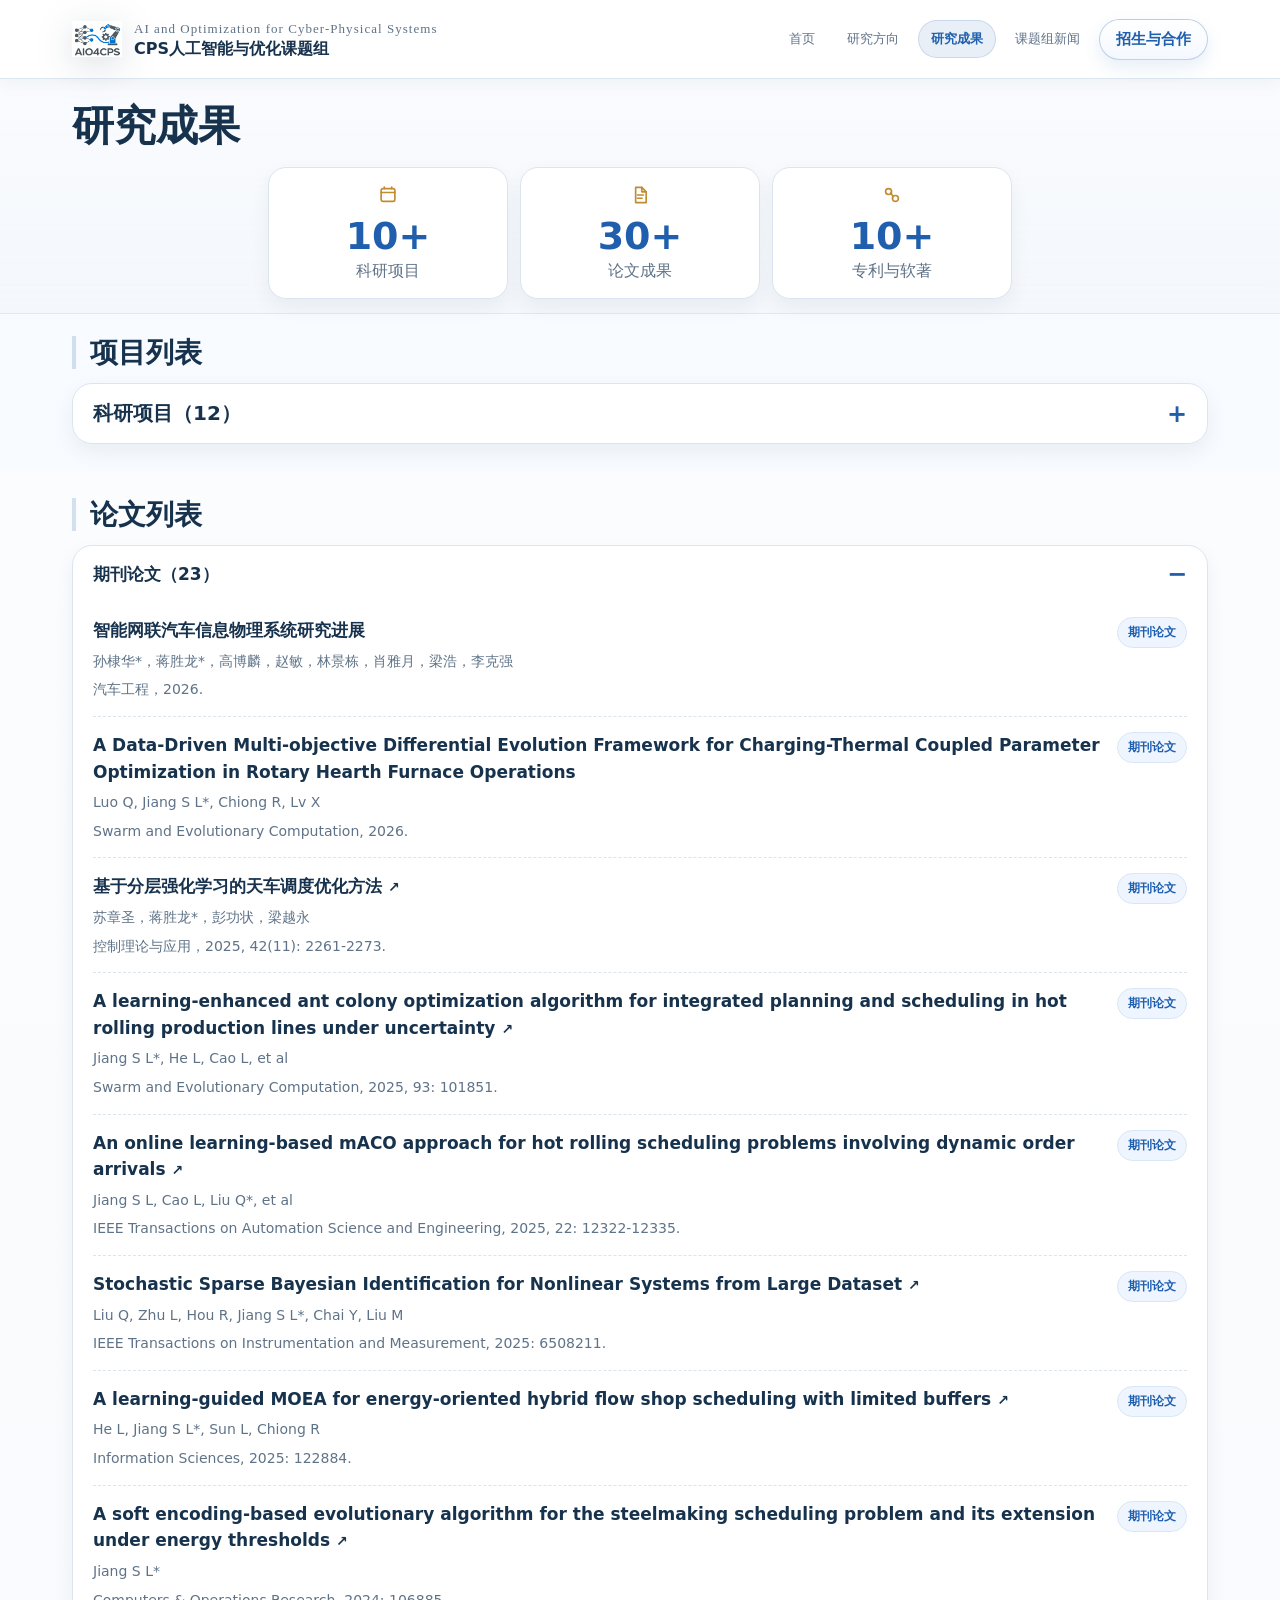
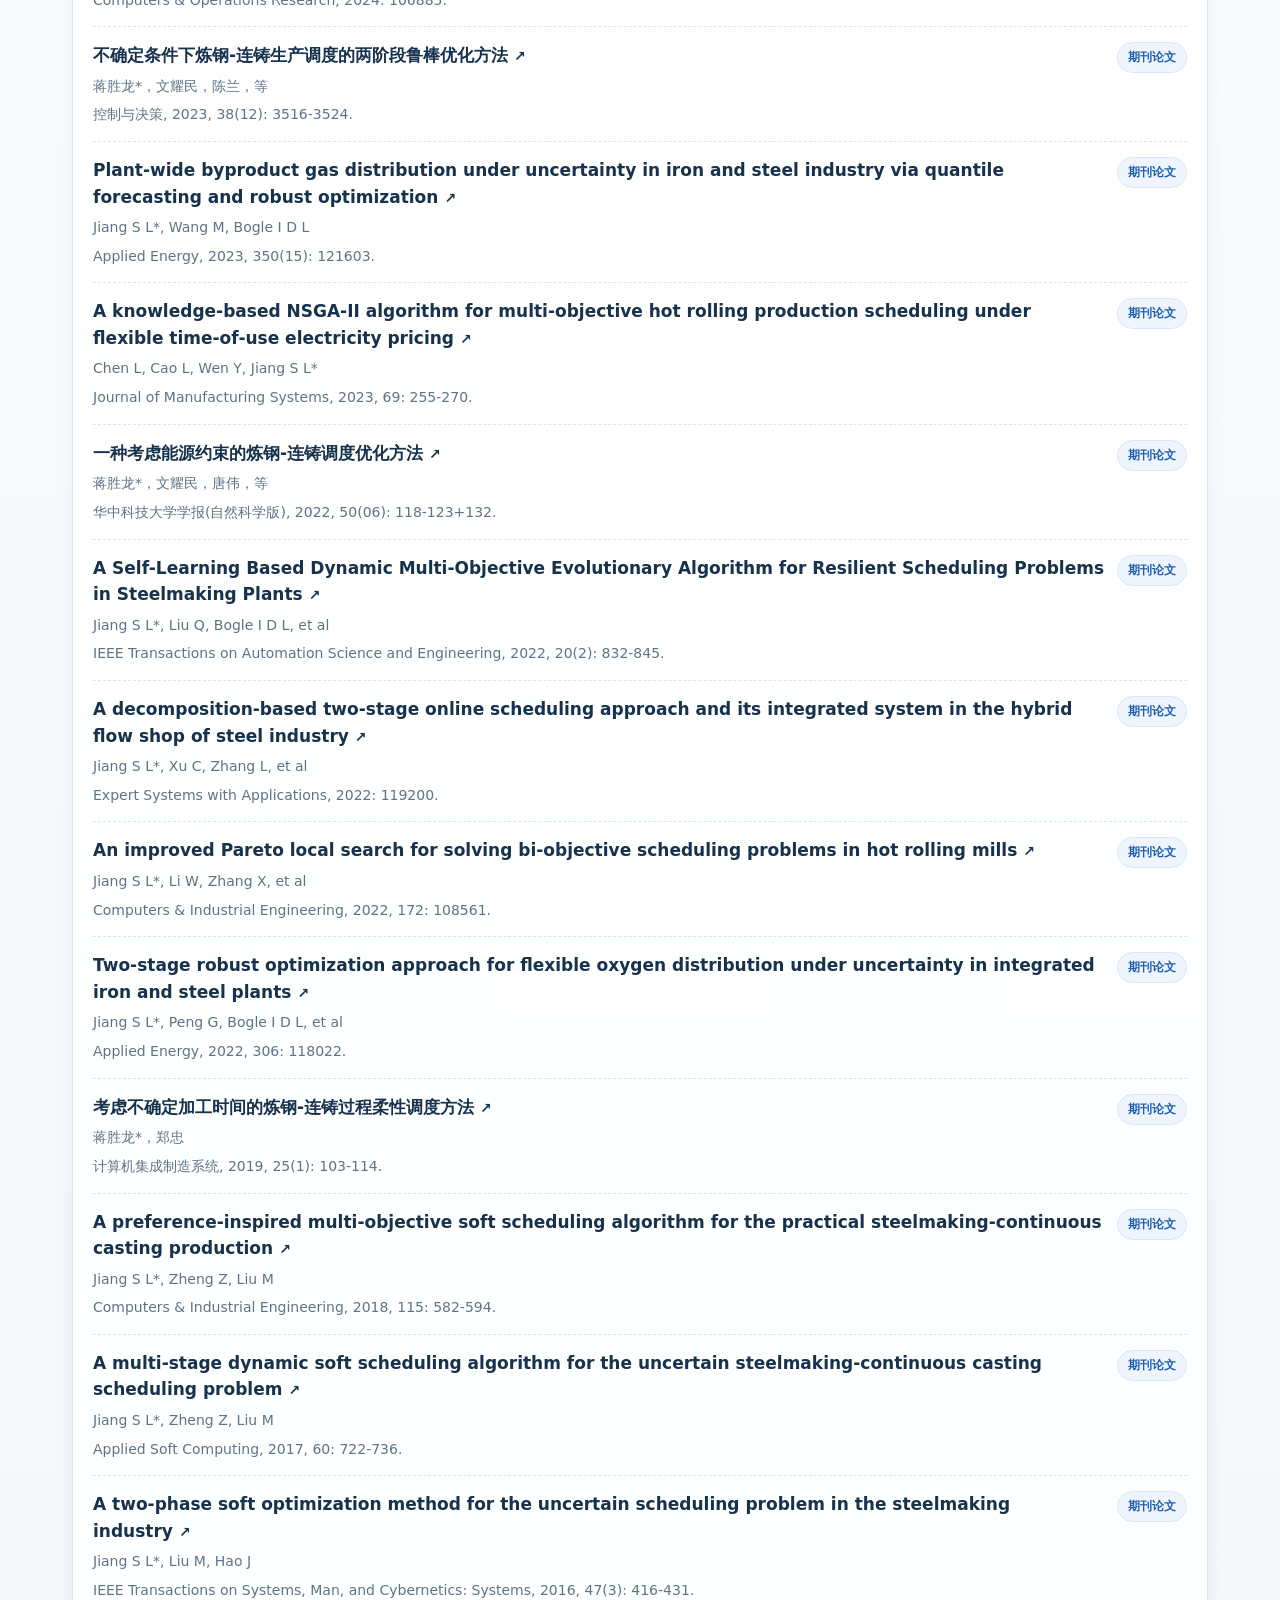
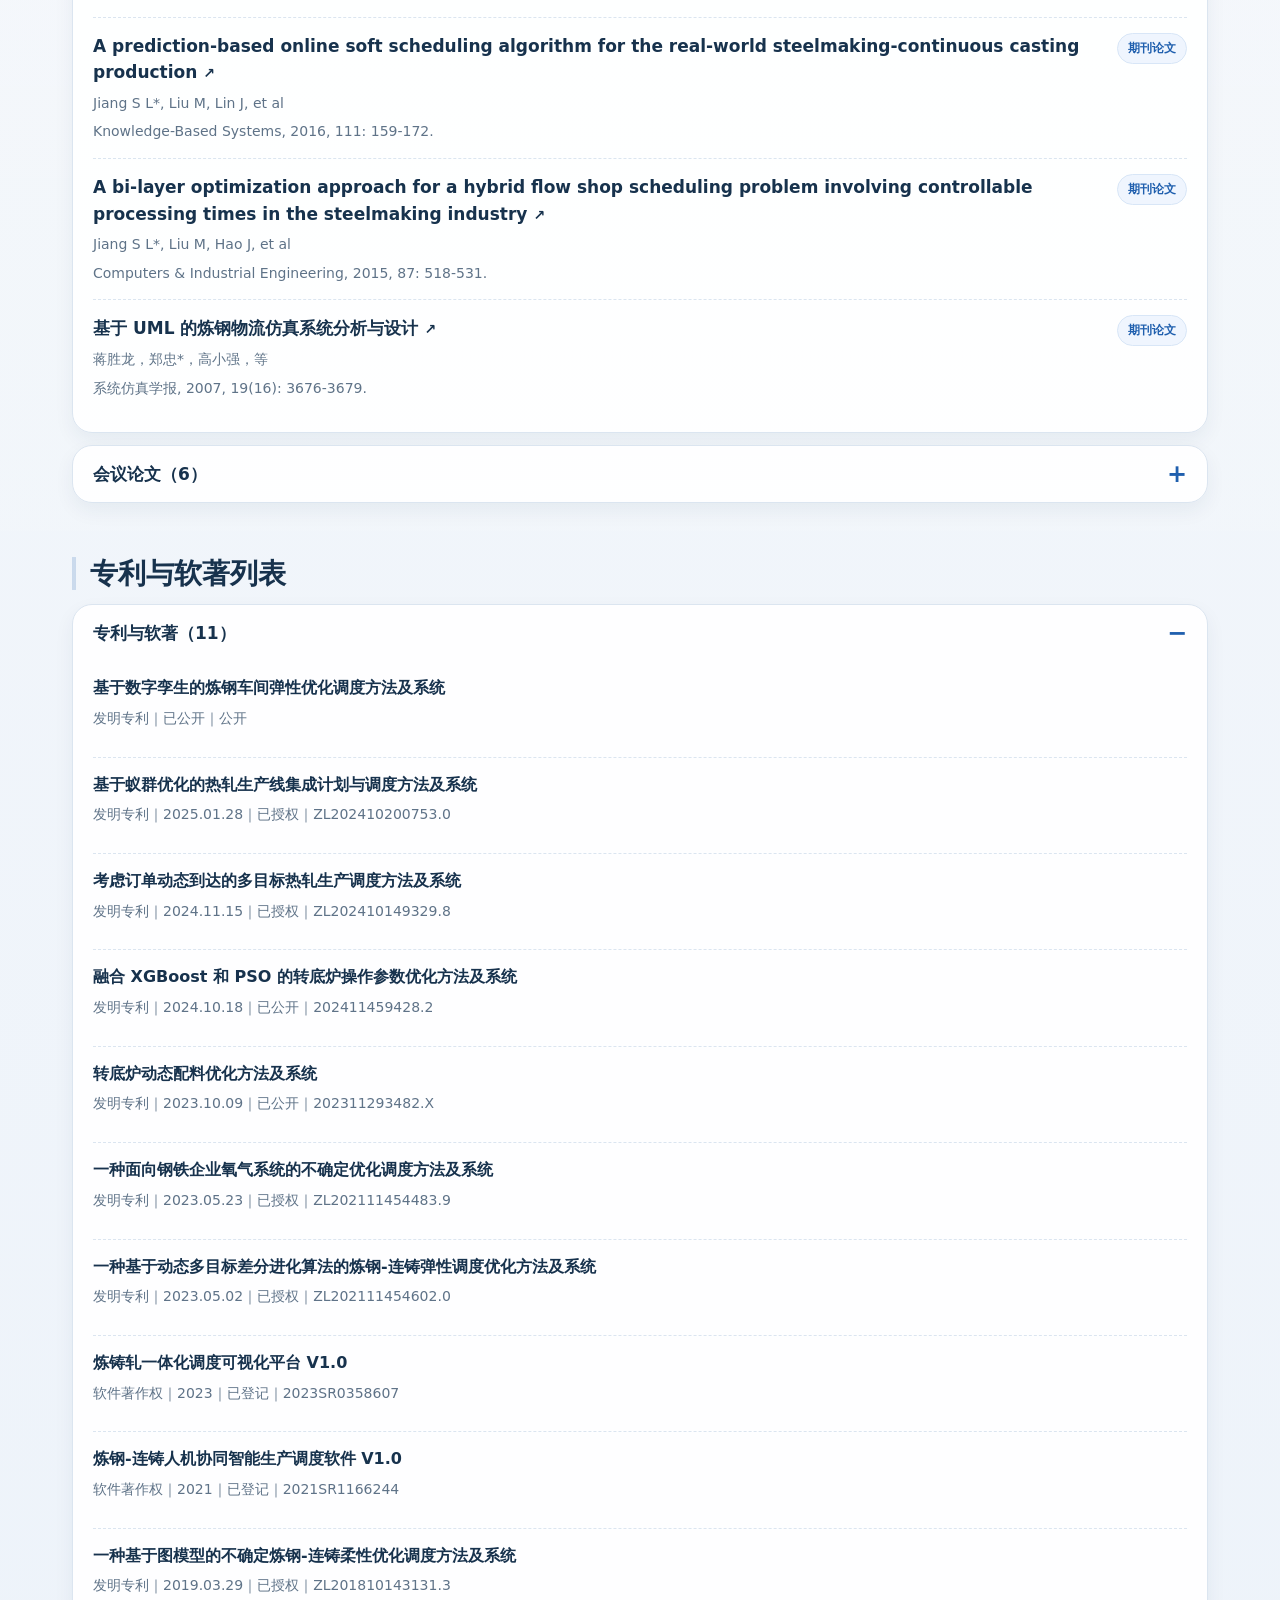
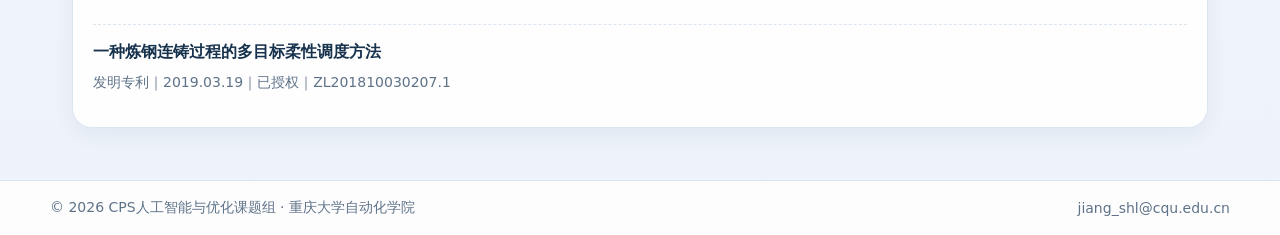
==== commit a4205745: "调整布局、界面" ====
--- a/achievements.html
+++ b/achievements.html
@@ -4,20 +4,20 @@
 <head>
 <meta charset="utf-8"/>
 <meta content="width=device-width,initial-scale=1" name="viewport"/>
-<title>研究成果 | aio4cps课题组</title>
-<meta content="aio4cps课题组研究成果页，展示项目、论文列表与专利软著列表。" name="description"/>
-<meta content="aio4cps课题组, 重庆大学, 复杂系统优化, 数字孪生, 智慧交通, 智能生产决策" name="keywords"/>
-<meta content="AIO4CPS Research Group, Chongqing University" name="author"/>
+<title>研究成果 | CPS人工智能与优化课题组</title>
+<meta content="CPS人工智能与优化课题组研究成果页，展示项目、论文列表与专利软著列表。" name="description"/>
+<meta content="CPS人工智能与优化课题组, 重庆大学, 运筹优化, 人工智能, 智慧交通, 智能制造" name="keywords"/>
+<meta content="AI and Optimization for Cyber-Physical Systems Research Group, Chongqing University" name="author"/>
 <meta content="index,follow" name="robots"/>
-<meta content="研究成果 | aio4cps课题组" property="og:title"/>
-<meta content="aio4cps课题组研究成果页，展示项目、论文列表与专利软著列表。" property="og:description"/>
+<meta content="研究成果 | CPS人工智能与优化课题组" property="og:title"/>
+<meta content="CPS人工智能与优化课题组研究成果页，展示项目、论文列表与专利软著列表。" property="og:description"/>
 <meta content="website" property="og:type"/>
 <meta content="https://aio4cps.top/achievements.html" property="og:url"/>
 <meta content="https://aio4cps.top/assets/img/logo.png" property="og:image"/>
 <meta content="zh_CN" property="og:locale"/>
 <meta content="summary_large_image" name="twitter:card"/>
-<meta content="研究成果 | aio4cps课题组" name="twitter:title"/>
-<meta content="aio4cps课题组研究成果页，展示项目、论文列表与专利软著列表。" name="twitter:description"/>
+<meta content="研究成果 | CPS人工智能与优化课题组" name="twitter:title"/>
+<meta content="CPS人工智能与优化课题组研究成果页，展示项目、论文列表与专利软著列表。" name="twitter:description"/>
 <meta content="https://aio4cps.top/assets/img/logo.png" name="twitter:image"/>
 <meta content="#F4F7FB" name="theme-color"/>
 <link href="https://aio4cps.top/achievements.html" rel="canonical"/>
@@ -31,11 +31,11 @@
 <div class="topbar">
 <div class="container">
 <div class="nav">
-<a aria-label="aio4cps课题组首页" class="brand" href="index.html">
-<img alt="aio4cps课题组标识" src="assets/img/logo.png"/>
+<a aria-label="CPS人工智能与优化课题组首页" class="brand" href="index.html">
+<img alt="CPS人工智能与优化课题组标识" src="assets/img/logo.png"/>
 <span class="brand-text">
-<span class="t2">AIO4CPS Group</span>
-<span class="t1">面向信息物理系统的智能决策与优化实验室</span>
+<span class="t2">AI and Optimization for Cyber-Physical Systems</span>
+<span class="t1">CPS人工智能与优化课题组</span>
 </span>
 </a>
 <div aria-label="Primary" class="navlinks">
@@ -415,7 +415,7 @@
 </main>
 <div class="footer">
 <div class="container footer-row">
-<div>© <span data-current-year=""></span> aio4cps课题组 · 重庆大学自动化学院</div>
+<div>© <span data-current-year=""></span> CPS人工智能与优化课题组 · 重庆大学自动化学院</div>
 <div><a href="mailto:jiang_shl@cqu.edu.cn">jiang_shl@cqu.edu.cn</a></div>
 </div>
 </div>
--- a/assets/css/styles.css
+++ b/assets/css/styles.css
@@ -352,11 +352,13 @@
 .mentor-merged-copy h2{margin:12px 0 0;font-size:30px;line-height:1.18}
 .mentor-name-hero{margin:12px 0 0;font-size:34px;font-weight:800;line-height:1;color:#18324d;letter-spacing:.02em}
 .mentor-merged-copy p{margin:12px 0 0;color:var(--muted);font-size:16px;line-height:1.86}
+.mentor-link-tags{display:flex;flex-wrap:wrap;gap:10px;margin-top:16px}
+.mentor-link-tags .topic-pill{text-decoration:none}
 .mentor-merged-copy .topic-grid{margin-top:16px;gap:10px;grid-template-columns:repeat(3,minmax(0,1fr))}
 .mentor-merged-copy .topic-pill{padding:8px 10px;border-radius:14px;min-height:40px;font-size:13px;font-weight:700}
 .mentor-merged-side{display:flex;align-items:center;justify-content:center;align-self:center}
 .mentor-portrait-shell{display:flex;align-items:center;justify-content:center;padding:0;border-radius:0;background:transparent;border:0}
-.mentor-portrait-shell img{width:min(255px,100%);border-radius:18px;border:1px solid var(--line);box-shadow:0 10px 22px rgba(24,50,77,.10)}
+.mentor-portrait-shell img{width:min(290px,100%);border-radius:18px;border:1px solid var(--line);box-shadow:0 10px 22px rgba(24,50,77,.10)}
 
 .section-team-vibes{padding-top:4px;padding-bottom:8px}
 .team-vibes-grid{display:grid;grid-template-columns:1.18fr .82fr;gap:18px;align-items:stretch}
@@ -379,15 +381,30 @@
 .name-list li{display:flex;justify-content:space-between;gap:10px;align-items:center;padding:12px 14px;border-radius:14px;background:#fff;border:1px solid var(--line)}
 .name-list span{font-weight:700}
 .name-list em{font-style:normal;color:var(--muted);font-size:13px}
+.name-list span em{margin-left:8px;font-weight:400}
 .destination-badges{display:flex;flex-wrap:wrap;gap:10px;margin-top:16px}
 .destination-badges span{display:inline-flex;align-items:center;padding:8px 12px;border-radius:999px;background:#eef5ff;color:var(--primary);font-size:13px;font-weight:700}
+.inline-destination{margin-top:18px;padding-top:16px;border-top:1px dashed var(--line)}
+.inline-destination h3{margin:0;font-size:20px;color:var(--text)}
+.inline-destination p{margin:8px 0 0;color:var(--muted);line-height:1.76}
 
 .research-direction-grid .direction-card{padding:24px 24px 22px}
 .research-direction-grid .direction-icon{font-size:18px;font-weight:800;width:52px;height:52px;background:linear-gradient(135deg,rgba(31,95,174,.12),rgba(45,120,196,.18));border:1px solid rgba(31,95,174,.12)}
 .research-direction-grid .direction-card h3{font-size:24px}
 .research-direction-grid .direction-card p{line-height:1.82}
+.page-research .research-direction-grid{grid-template-columns:repeat(3,minmax(0,1fr))}
+.page-research .focus-grid{grid-template-columns:repeat(3,minmax(0,1fr));align-items:stretch}
 
 .news-paper-tag{min-width:76px;text-align:center}
+
+@media (max-width:1024px){
+  .page-research .focus-grid{grid-template-columns:repeat(3,minmax(0,1fr))}
+}
+
+@media (max-width:860px){
+  .page-research .research-direction-grid,
+  .page-research .focus-grid{grid-template-columns:1fr}
+}
 
 @media (max-width:980px){
   .intro-shell,.mentor-merged-card,.team-vibes-grid{grid-template-columns:1fr}
@@ -421,34 +438,7 @@
   .mentor-merged-copy p{font-size:15px;line-height:1.82}
   .mentor-merged-copy .topic-grid{grid-template-columns:repeat(3,minmax(0,1fr));gap:8px}
   .mentor-merged-copy .topic-pill{padding:8px 8px;min-height:38px;font-size:12px}
-  .mentor-portrait-shell img{width:min(215px,100%)}
+  .mentor-portrait-shell img{width:min(245px,100%)}
   .team-side-card h3{font-size:22px}
   .name-list li{align-items:flex-start;flex-direction:column}
 }
-
-.mentor-links-block {
-  margin-top: 20px;
-  padding-top: 16px;
-  border-top: 1px solid rgba(0, 0, 0, 0.08);
-  display: flex;
-  flex-wrap: wrap;
-  gap: 12px;
-}
-
-.mentor-links-block a {
-  display: inline-flex;
-  align-items: center;
-  padding: 8px 14px;
-  border-radius: 999px;
-  text-decoration: none;
-  font-size: 14px;
-  font-weight: 600;
-  color: #1f3c88;
-  background: #f4f7fb;
-  transition: all 0.2s ease;
-}
-
-.mentor-links-block a:hover {
-  background: #e8f0ff;
-  transform: translateY(-1px);
-}
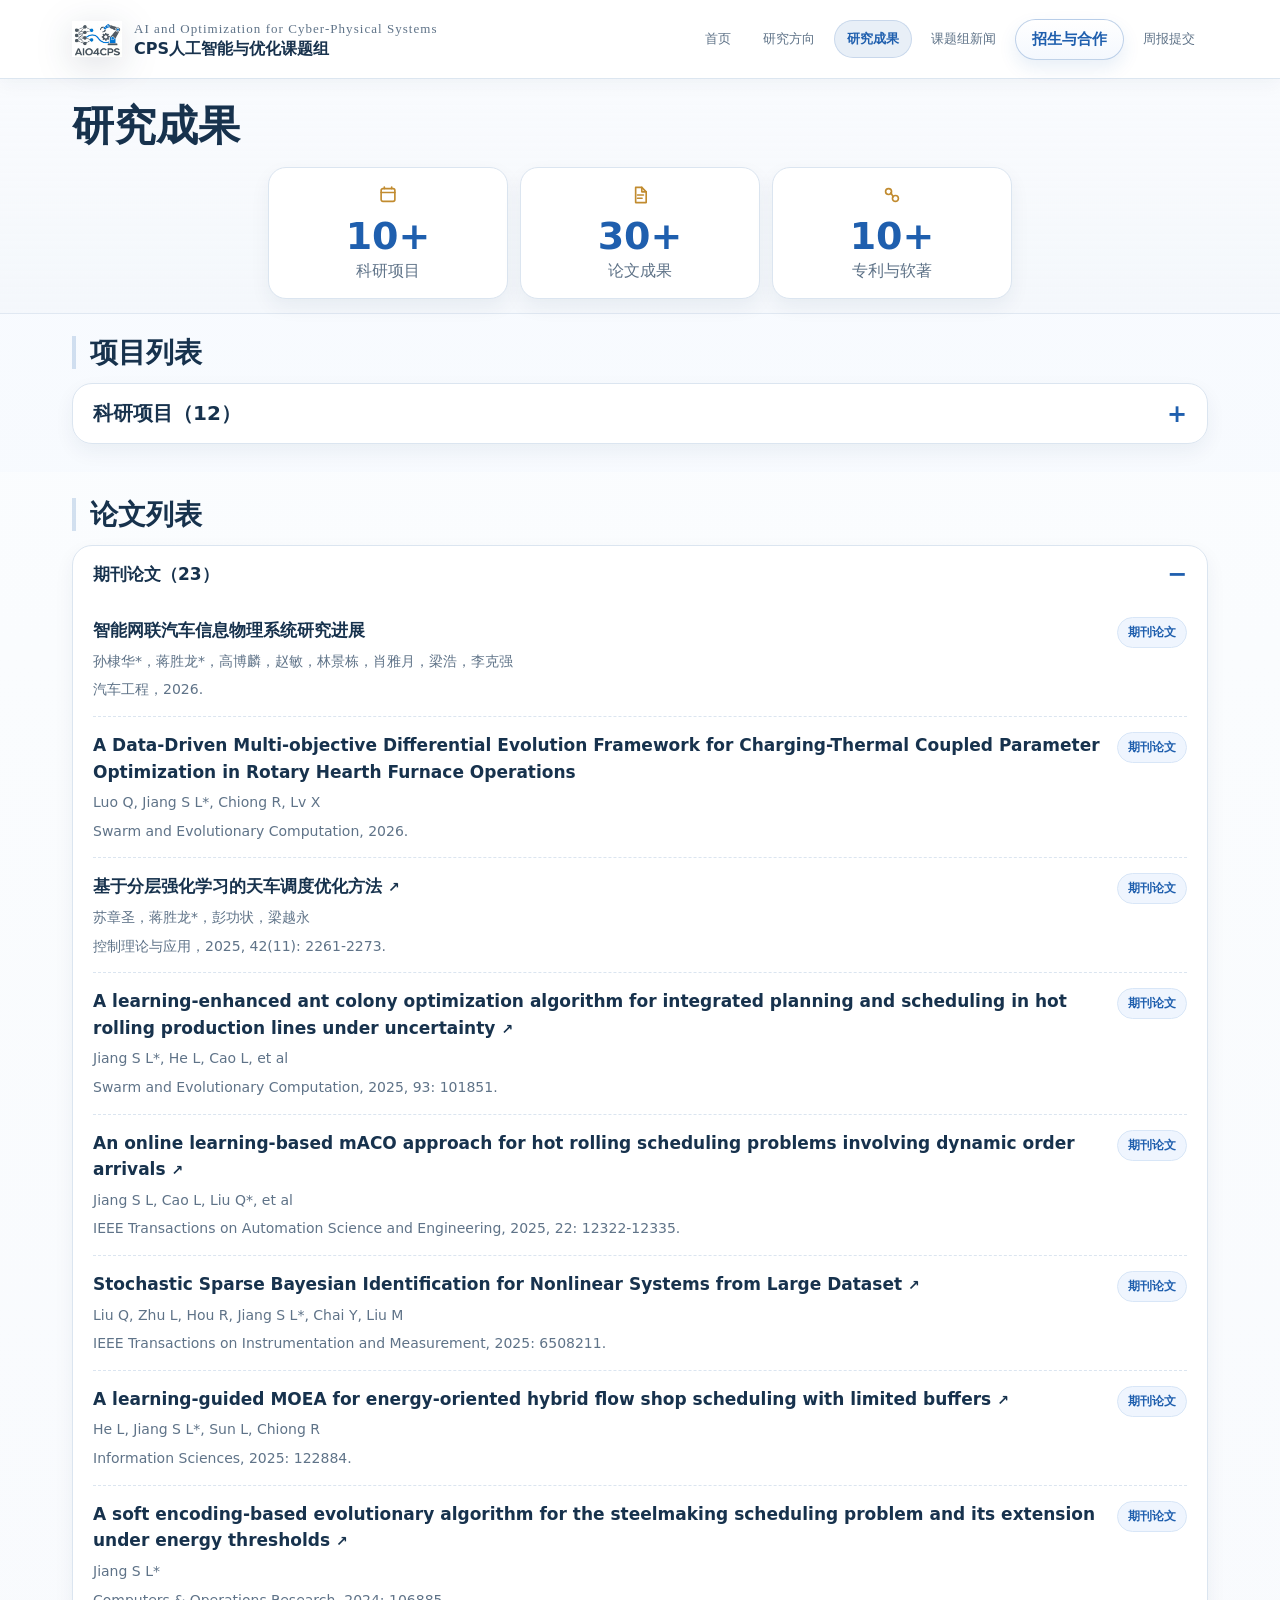
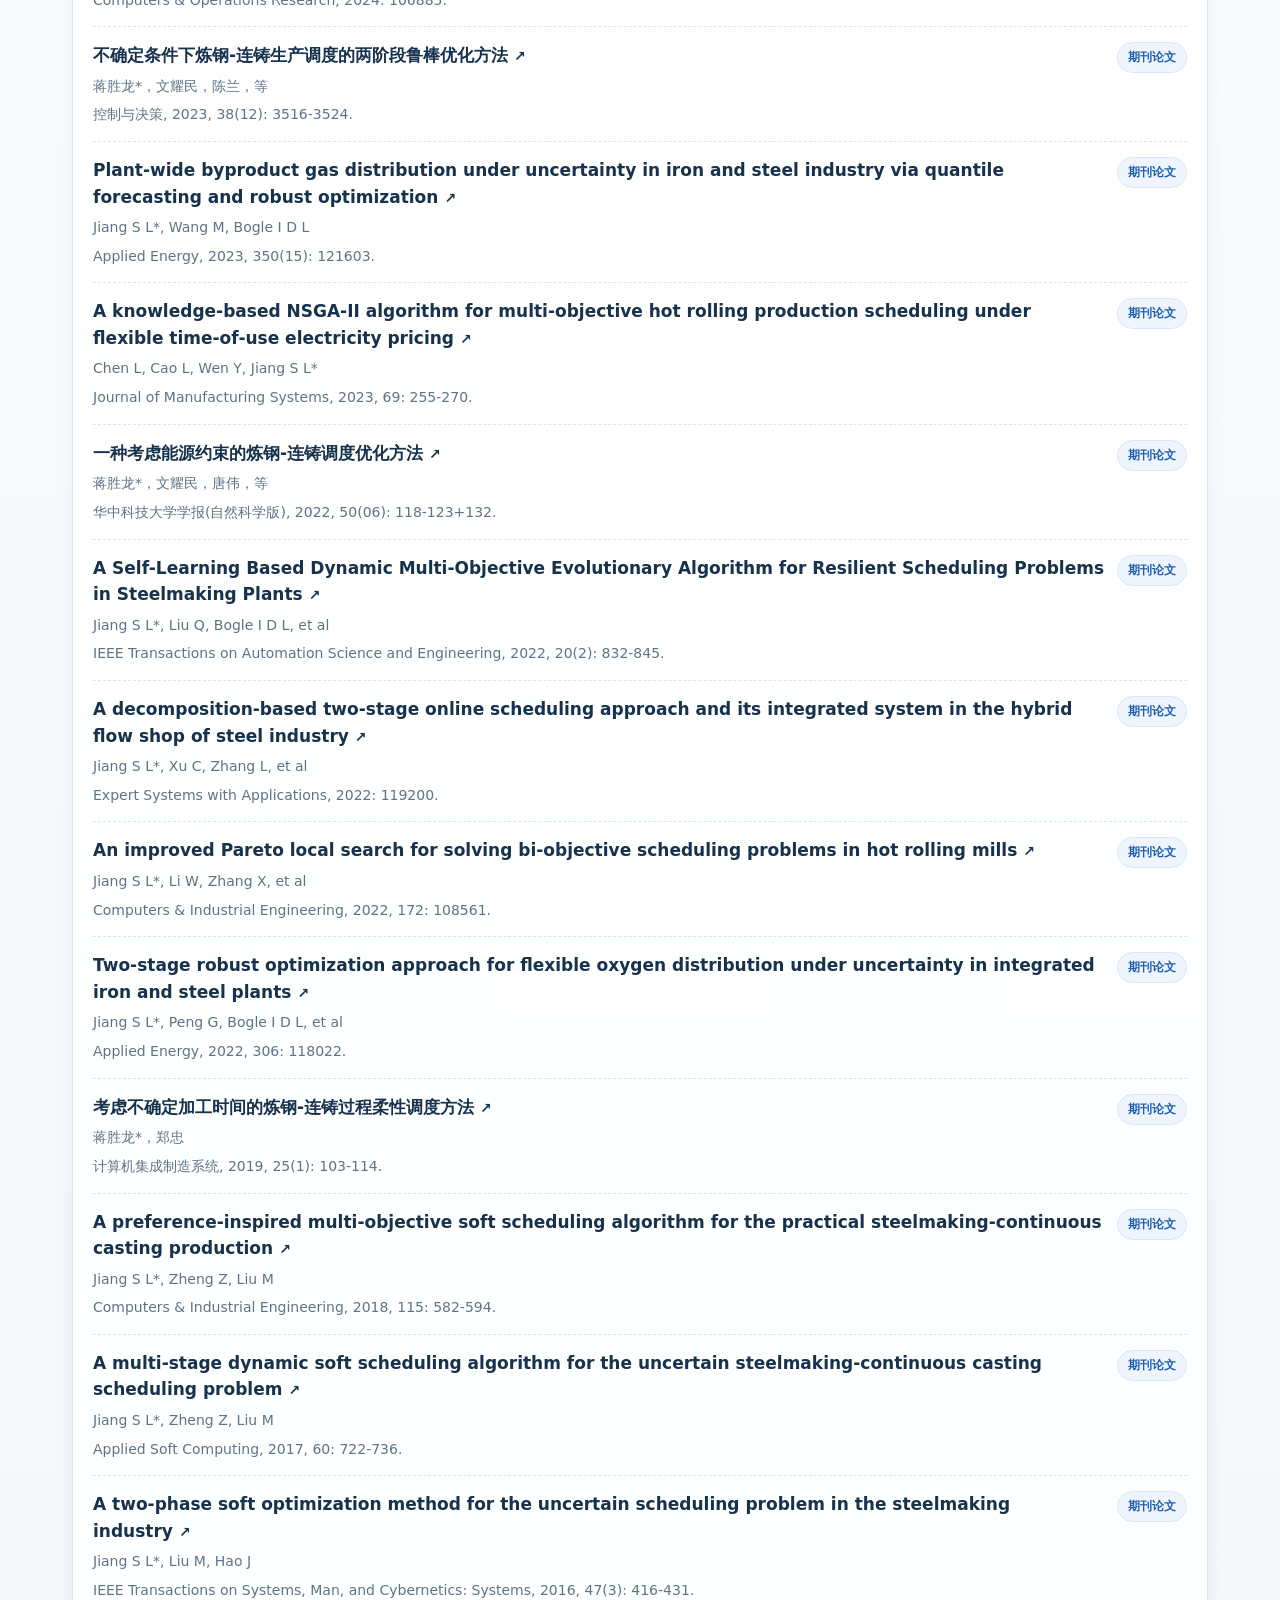
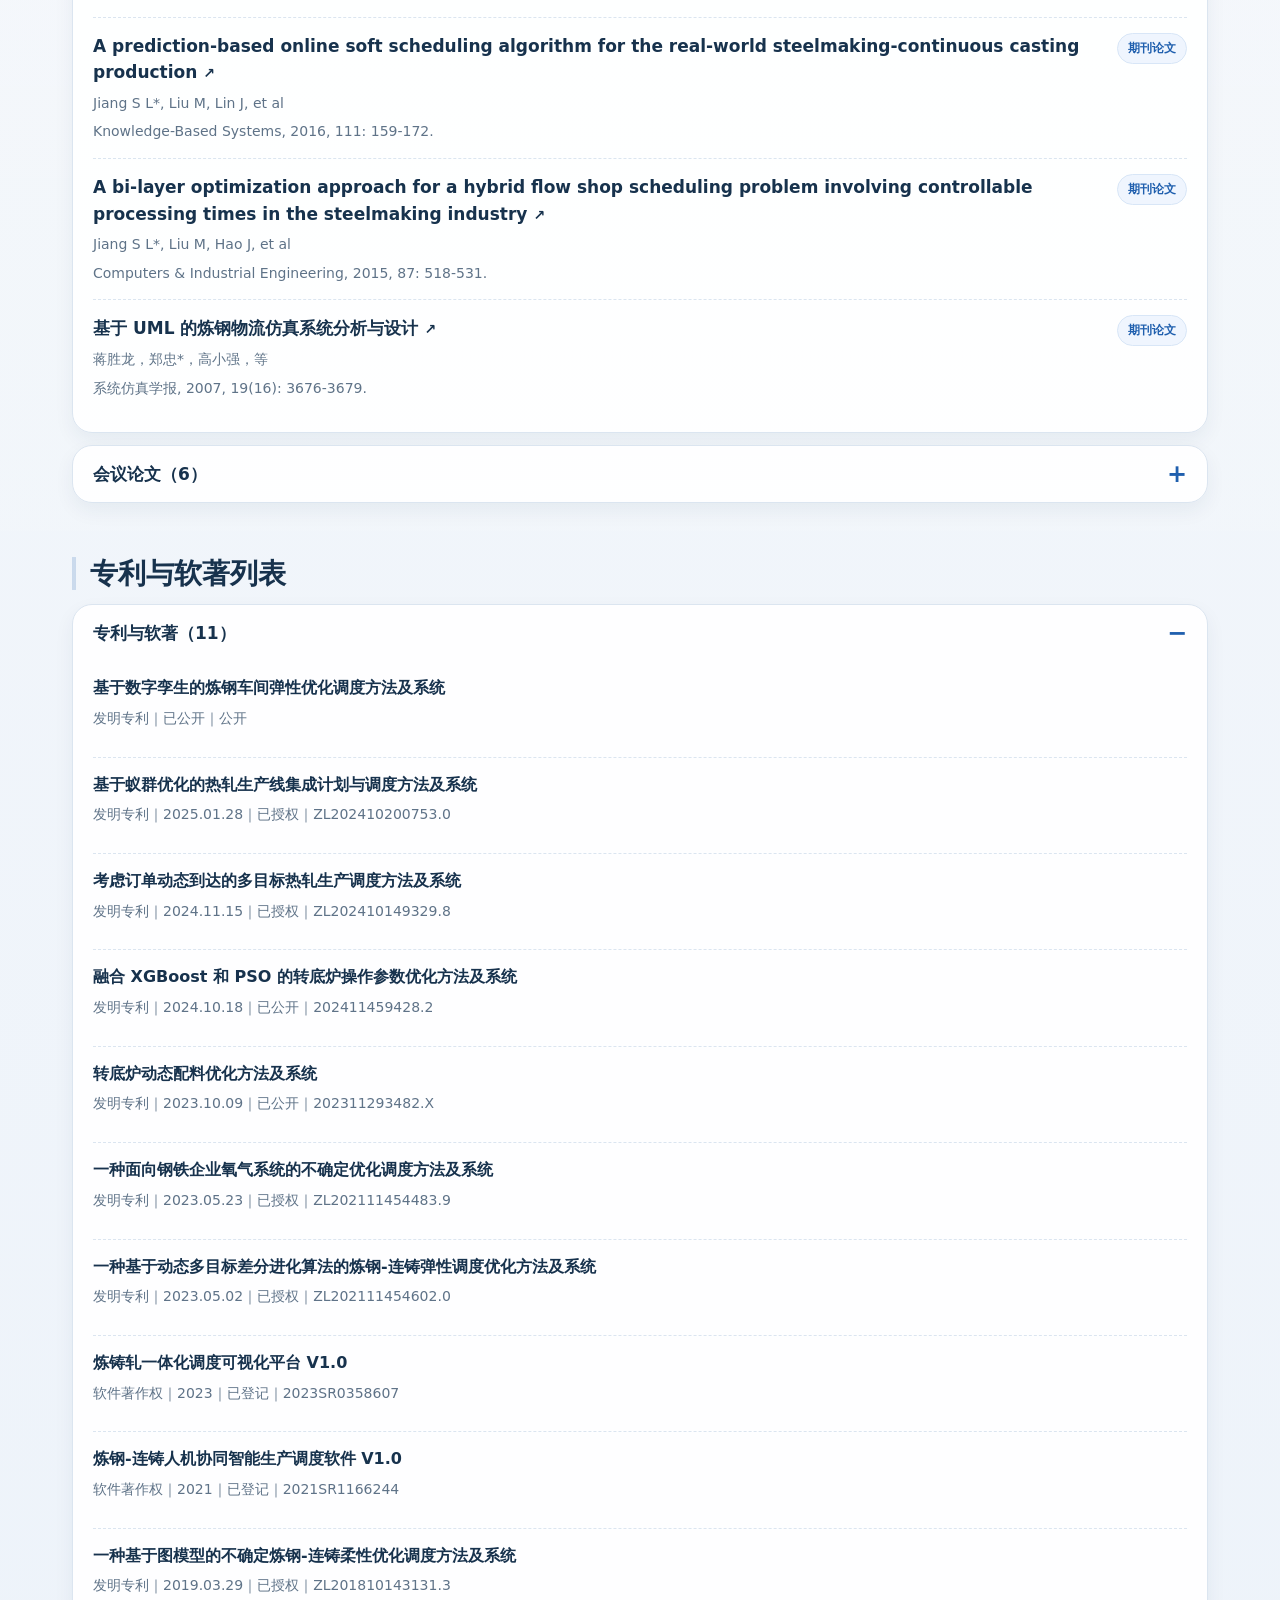
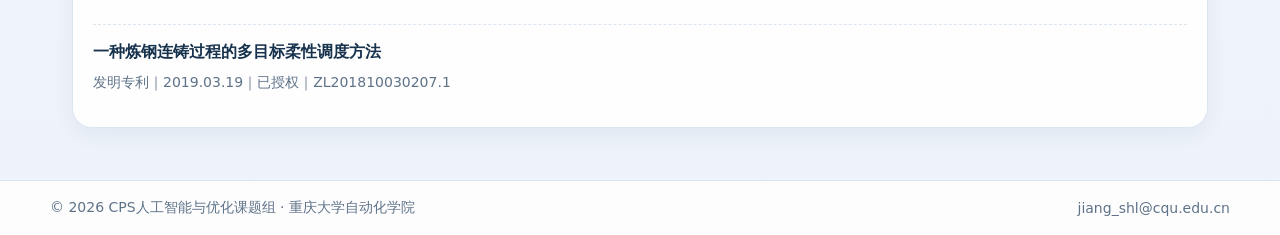
==== commit 43405b62: "Add weekly report upload page" ====
--- a/achievements.html
+++ b/achievements.html
@@ -44,6 +44,7 @@
 <a data-page="achievements.html" href="achievements.html">研究成果</a>
 <a data-page="news.html" href="news.html">课题组新闻</a>
 <a data-page="cooperation.html" href="cooperation.html">招生与合作</a>
+<a data-page="weekly-report.html" href="weekly-report.html">周报提交</a>
 </div>
 <button aria-controls="mobileNav" aria-expanded="false" aria-label="打开导航菜单" class="hamburger" id="hamburger">菜单</button>
 </div>
@@ -53,6 +54,7 @@
 <a data-page="achievements.html" href="achievements.html">研究成果</a>
 <a data-page="news.html" href="news.html">课题组新闻</a>
 <a data-page="cooperation.html" href="cooperation.html">招生与合作</a>
+<a data-page="weekly-report.html" href="weekly-report.html">周报提交</a>
 </div>
 </div>
 </div>
--- a/assets/css/styles.css
+++ b/assets/css/styles.css
@@ -52,6 +52,7 @@
 .hero-panel::after{content:"";position:absolute;right:-70px;top:-70px;width:250px;height:250px;border-radius:50%;background:radial-gradient(circle, rgba(31,95,174,.12), transparent 66%)}
 .hero-panel h1{margin:18px 0 0;font-size:48px;line-height:1.04;letter-spacing:-.8px}
 .hero-lead{margin:16px 0 0;color:var(--muted);font-size:17px;line-height:1.88;max-width:60ch}
+.hero-emphasis{color:var(--primary);font-weight:800;text-decoration:none}
 .hero-stats{display:grid;grid-template-columns:repeat(3,1fr);gap:14px;margin-top:26px}
 .stat-card{padding:18px;border-radius:18px;background:linear-gradient(180deg,#fff,#f6f9fd);border:1px solid var(--line);display:grid;gap:4px;transition:.22s ease;min-height:102px}
 .stat-card:hover{transform:translateY(-2px);border-color:rgba(31,95,174,.24);box-shadow:var(--shadow-soft)}
@@ -166,12 +167,50 @@
 .coop-grid-modern{align-items:stretch}
 .spaced-list{margin-top:16px}
 .spaced-list li{padding-left:20px}
+.admission-lead,.coop-lead{padding:14px 16px;border-radius:14px;background:linear-gradient(180deg,#f7fbff,#eef5ff);border:1px solid rgba(219,229,240,.95)}
+.support-list{display:grid;gap:12px;margin-top:16px}
+.support-item{display:grid;grid-template-columns:auto 1fr;gap:14px;align-items:start;padding:14px 0;border-top:1px dashed var(--line)}
+.support-item:first-child{border-top:none}
+.support-index{display:inline-flex;align-items:center;justify-content:center;min-width:34px;height:34px;padding:0 8px;border-radius:10px;background:rgba(31,95,174,.10);color:var(--primary);font-size:13px;font-weight:800}
+.support-item h3{margin:0;color:var(--primary);font-size:17px;line-height:1.35}
+.coop-panel-modern .support-item p{margin:6px 0 0;color:var(--muted);line-height:1.78}
 .inline-contact{margin-top:18px;padding-top:16px;border-top:1px dashed var(--line);color:var(--muted);font-weight:700}
 .inline-contact a{color:var(--primary)}
 .partner-badges{display:flex;flex-wrap:wrap;gap:10px;margin-top:18px;padding-top:16px;border-top:1px dashed var(--line)}
 .partner-badges span{padding:10px 14px;border-radius:999px;background:linear-gradient(180deg,#f7fbff,#eef5ff);border:1px solid var(--line);font-weight:700;color:var(--primary)}
+
+/* weekly report */
+.report-section{padding-top:24px}
+.report-access-grid{display:grid;grid-template-columns:repeat(2,minmax(0,1fr));gap:18px;align-items:stretch}
+.report-access-card,.report-panel{padding:24px}
+.report-access-card h2,.report-panel h2{margin:12px 0 0;font-size:26px;line-height:1.24}
+.report-access-card .form-label{margin-top:18px}
+.report-code-row{display:grid;grid-template-columns:1fr auto;gap:10px;margin-top:8px}
+.form-label{display:block;font-weight:800;color:var(--text);margin:14px 0 8px}
+.form-input{width:100%;min-height:46px;border:1px solid var(--line);border-radius:14px;background:#fff;color:var(--text);padding:11px 13px;font:inherit;outline:none;transition:border-color .2s ease, box-shadow .2s ease}
+.form-input:focus{border-color:rgba(31,95,174,.48);box-shadow:0 0 0 4px rgba(31,95,174,.10)}
+.form-message{min-height:22px;margin:10px 0 0;color:var(--muted);line-height:1.6}
+.form-message.is-error{color:#b42318}
+.form-message.is-success{color:var(--accent);font-weight:700}
+.report-workspace{margin-top:20px}
+.report-panel-head{display:flex;align-items:flex-start;justify-content:space-between;gap:14px;margin-bottom:18px}
+.report-form{display:grid;gap:2px;max-width:620px}
+.report-file-input{padding:10px;background:#fff}
+.report-admin-grid{display:grid;grid-template-columns:minmax(320px,.88fr) minmax(0,1.12fr);gap:18px;align-items:start}
+.report-list{display:grid;gap:12px}
+.report-item{display:grid;gap:10px;padding:16px;border:1px solid var(--line);border-radius:16px;background:linear-gradient(180deg,#fff,#f8fbff)}
+.report-item-head{display:flex;align-items:flex-start;justify-content:space-between;gap:12px}
+.report-item-title{font-weight:800;font-size:18px;line-height:1.35}
+.report-item-meta{display:grid;gap:4px;color:var(--muted);font-size:14px;line-height:1.55}
+.report-item-actions{display:flex;flex-wrap:wrap;gap:8px}
+.report-item-actions .btn-secondary,.report-item-actions .btn-primary{padding:9px 12px;border-radius:12px;font-size:14px}
+.report-empty{display:grid;place-items:center;min-height:180px;padding:26px;border:1px dashed var(--line-strong);border-radius:16px;color:var(--muted);background:#fff;text-align:center;line-height:1.7}
+.report-preview{min-height:420px}
+.report-preview iframe,.report-preview object{width:100%;min-height:560px;border:1px solid var(--line);border-radius:16px;background:#fff}
+.report-preview-card{display:grid;gap:14px;padding:22px;border:1px dashed var(--line-strong);border-radius:16px;background:#fff;color:var(--muted);line-height:1.7}
+.report-preview-card strong{color:var(--text)}
 @media (max-width:1024px){
-  .intro-shell,.home-overview-grid,.mentor-card-modern,.cooperation-cta{grid-template-columns:1fr}
+  .intro-shell,.home-overview-grid,.mentor-card-modern,.cooperation-cta,.report-admin-grid{grid-template-columns:1fr}
   .mentor-card-photo{padding:0 28px 28px}
   .cooperation-cta-action{justify-content:flex-start}
 }
@@ -184,6 +223,9 @@
   .page-hero-minimal .page-title{font-size:34px}
   .simple-heading h2,.module-card h2,.mentor-card-modern h2,.coop-panel-modern h2,.cooperation-cta h2,.section-head-compact h2{font-size:26px}
   .news-paper-item{grid-template-columns:1fr}
+  .report-access-grid,.report-code-row{grid-template-columns:1fr}
+  .report-panel-head,.report-item-head{display:grid}
+  .report-preview iframe,.report-preview object{min-height:420px}
 }
 
 
@@ -291,6 +333,7 @@
 
 .page-cooperation .page-hero.section-tight{padding-bottom:14px}
 .page-hero-contact{gap:18px}
+.page-cooperation .page-hero-contact{grid-template-columns:1fr auto;align-items:center}
 .contact-hero-card{padding:22px 24px}
 .contact-hero-card p{margin-top:9px;line-height:1.7}
 .page-cooperation .section{padding-top:24px;padding-bottom:30px}
@@ -328,6 +371,13 @@
 .navlinks a[href="cooperation.html"]:hover{border-color:rgba(31,95,174,.42);background:linear-gradient(180deg,#ffffff,#eef5ff);color:var(--primary-2)}
 @media (max-width:980px){.brand img{width:44px;height:44px}.brand .t1{font-size:14px}.brand .t2{font-size:12px;letter-spacing:.06em}.navlinks a,.mobile a{padding:8px 10px;font-size:12px}}
 @media (max-width:720px){.brand img{width:40px;height:40px}.brand .t1{font-size:14px}.brand .t2{display:none}}
+
+.mobile[hidden]{display:none !important}
+@media (max-width:720px){
+  .mobile{display:flex;flex-direction:row;flex-wrap:nowrap;gap:8px;overflow-x:auto;overflow-y:hidden;padding:0 0 10px;scrollbar-width:none;-webkit-overflow-scrolling:touch}
+  .mobile::-webkit-scrollbar{display:none}
+  .mobile a{flex:0 0 auto;white-space:nowrap;padding:8px 12px;border-radius:999px}
+}
 
 .home-intro{padding:20px 0 4px}
 .intro-shell{grid-template-columns:minmax(0,1.16fr) minmax(320px,.84fr);gap:26px;align-items:center;padding:26px 30px}
@@ -388,6 +438,23 @@
 .inline-destination h3{margin:0;font-size:20px;color:var(--text)}
 .inline-destination p{margin:8px 0 0;color:var(--muted);line-height:1.76}
 
+.coop-content-section{padding-top:34px}
+.coop-content-section .coop-panel-modern{position:relative;overflow:hidden;background:linear-gradient(180deg,rgba(255,255,255,.98),rgba(247,251,255,.94));border-color:rgba(200,216,234,.95)}
+.coop-content-section .coop-panel-modern::before{content:"";position:absolute;left:0;right:0;top:0;height:4px;background:linear-gradient(90deg,var(--primary),var(--primary-2),var(--accent))}
+.coop-content-section .section-chip{box-shadow:0 8px 16px rgba(31,95,174,.08)}
+.coop-content-section .admission-lead,.coop-content-section .coop-lead{margin-top:18px;background:linear-gradient(180deg,#f5f9ff,#eef6ff);box-shadow:inset 4px 0 0 rgba(31,95,174,.35)}
+.coop-content-section .support-list{gap:10px}
+.coop-content-section .support-item{padding:14px;border:1px solid rgba(219,229,240,.86);border-radius:14px;background:rgba(255,255,255,.72)}
+.coop-content-section .support-item + .support-item{border-top:1px solid rgba(219,229,240,.86)}
+.coop-content-section .inline-destination,.coop-content-section .partner-badges{margin-top:18px;padding-top:18px}
+.coop-content-section .inline-destination .partner-badges{margin-top:16px;padding-top:0;border-top:0}
+.coop-content-section .destination-badges span,.coop-content-section .partner-badges span{background:#fff;box-shadow:0 6px 14px rgba(24,50,77,.05)}
+@media (max-width:720px){
+  .coop-content-section{padding-top:22px}
+  .coop-content-section .support-item{grid-template-columns:1fr;gap:10px}
+  .coop-content-section .support-index{justify-content:flex-start;width:max-content}
+}
+
 .research-direction-grid .direction-card{padding:24px 24px 22px}
 .research-direction-grid .direction-icon{font-size:18px;font-weight:800;width:52px;height:52px;background:linear-gradient(135deg,rgba(31,95,174,.12),rgba(45,120,196,.18));border:1px solid rgba(31,95,174,.12)}
 .research-direction-grid .direction-card h3{font-size:24px}
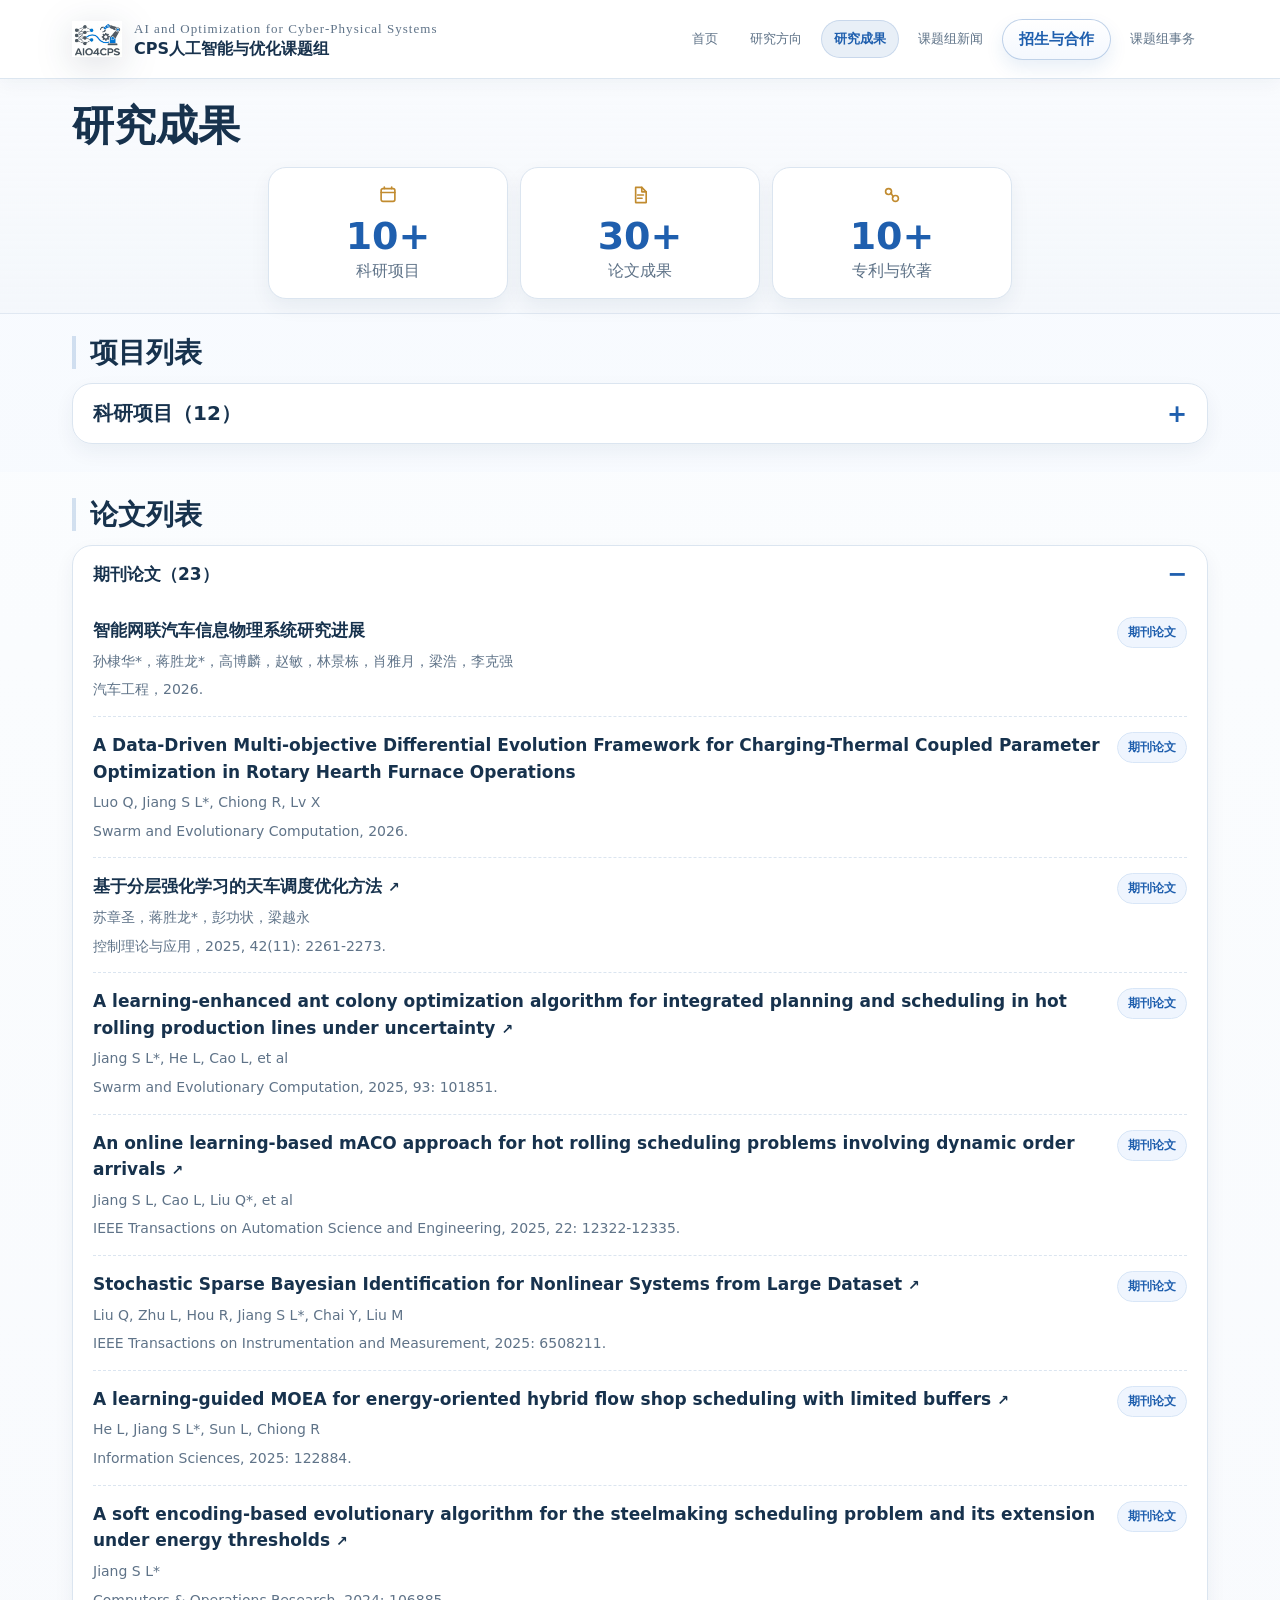
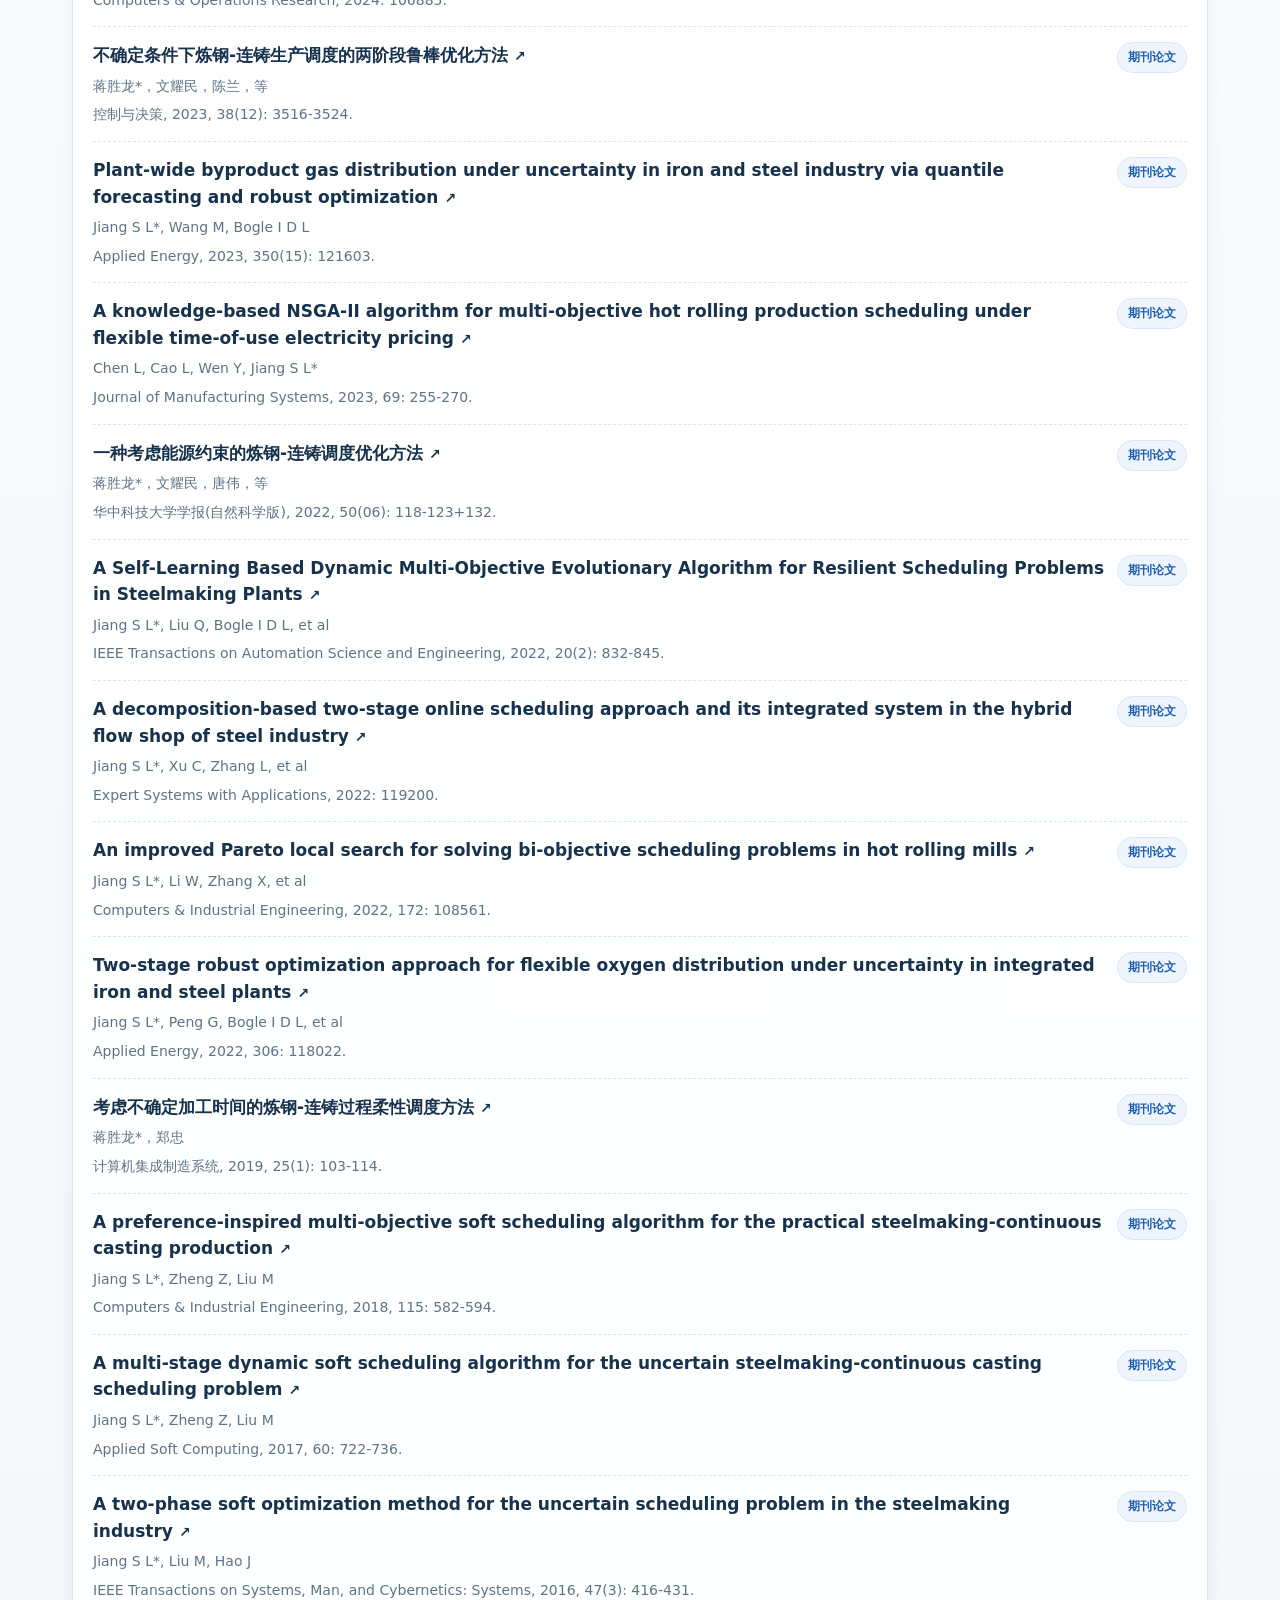
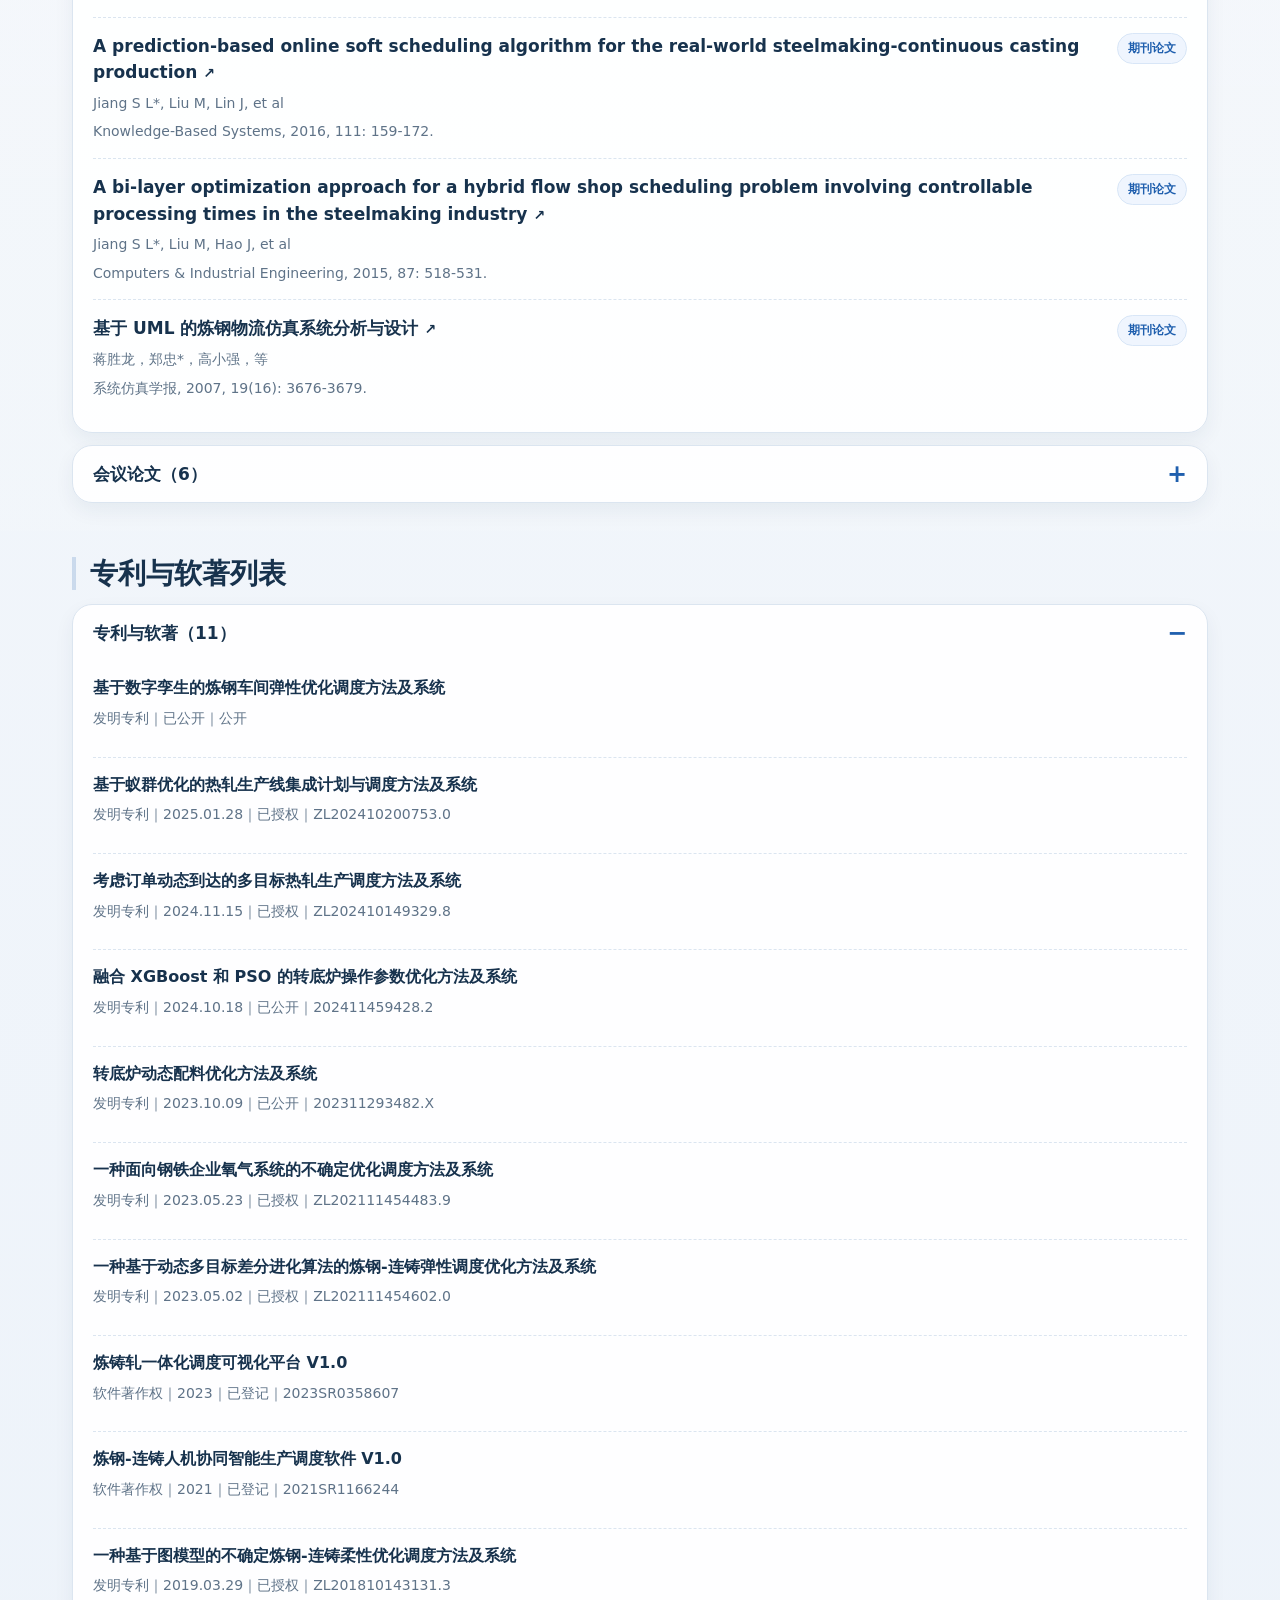
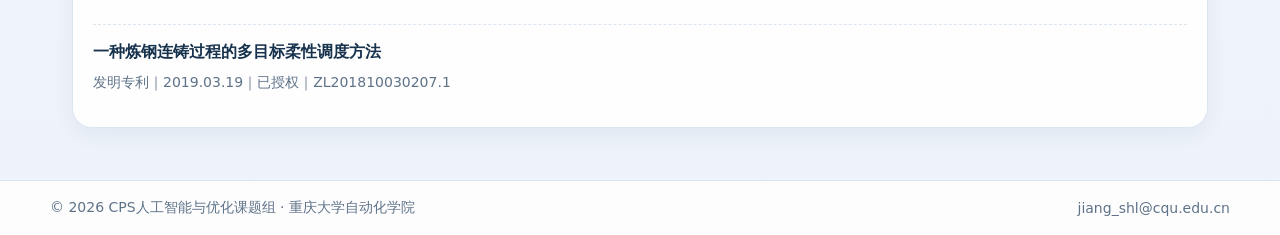
==== commit ee3568c2: "Update affairs portal login" ====
--- a/achievements.html
+++ b/achievements.html
@@ -44,7 +44,7 @@
 <a data-page="achievements.html" href="achievements.html">研究成果</a>
 <a data-page="news.html" href="news.html">课题组新闻</a>
 <a data-page="cooperation.html" href="cooperation.html">招生与合作</a>
-<a data-page="weekly-report.html" href="weekly-report.html">周报提交</a>
+<a data-page="weekly-report.html" href="weekly-report.html">课题组事务</a>
 </div>
 <button aria-controls="mobileNav" aria-expanded="false" aria-label="打开导航菜单" class="hamburger" id="hamburger">菜单</button>
 </div>
@@ -54,7 +54,7 @@
 <a data-page="achievements.html" href="achievements.html">研究成果</a>
 <a data-page="news.html" href="news.html">课题组新闻</a>
 <a data-page="cooperation.html" href="cooperation.html">招生与合作</a>
-<a data-page="weekly-report.html" href="weekly-report.html">周报提交</a>
+<a data-page="weekly-report.html" href="weekly-report.html">课题组事务</a>
 </div>
 </div>
 </div>
--- a/assets/css/styles.css
+++ b/assets/css/styles.css
@@ -209,8 +209,30 @@
 .report-preview iframe,.report-preview object{width:100%;min-height:560px;border:1px solid var(--line);border-radius:16px;background:#fff}
 .report-preview-card{display:grid;gap:14px;padding:22px;border:1px dashed var(--line-strong);border-radius:16px;background:#fff;color:var(--muted);line-height:1.7}
 .report-preview-card strong{color:var(--text)}
+.affairs-login-layout{display:grid;grid-template-columns:minmax(0,.88fr) minmax(320px,.62fr);gap:18px;align-items:stretch}
+.affairs-module-card,.affairs-login-card,.affairs-sidebar{padding:24px}
+.affairs-module-card{display:flex;flex-direction:column;justify-content:space-between;min-height:340px;background:linear-gradient(180deg,#fff,#f6f9fd)}
+.affairs-module-card h2,.affairs-login-card h2,.affairs-sidebar h2{margin:12px 0 0;font-size:28px;line-height:1.2}
+.affairs-module-card p,.affairs-sidebar p,.report-panel-head p{margin:10px 0 0;color:var(--muted);line-height:1.7}
+.affairs-module-list{display:grid;gap:10px;margin-top:24px}
+.affairs-module-list span,.affairs-side-nav a,.affairs-side-nav span{display:flex;align-items:center;min-height:44px;padding:11px 13px;border-radius:12px;border:1px solid var(--line);background:#fff;color:var(--muted);font-weight:700}
+.affairs-module-list .active,.affairs-side-nav a.active{background:rgba(31,95,174,.10);border-color:rgba(31,95,174,.22);color:var(--primary)}
+.affairs-login-card{display:grid;align-content:center}
+.affairs-login-card .btn-primary,.report-form .btn-primary{margin-top:14px}
+.affairs-shell{display:grid;grid-template-columns:260px minmax(0,1fr);gap:18px;align-items:start}
+.affairs-sidebar{position:sticky;top:92px;display:grid;gap:20px;background:linear-gradient(180deg,#fff,#f7fbff)}
+.affairs-side-nav{display:grid;gap:10px}
+.affairs-side-nav a,.affairs-side-nav span{justify-content:flex-start}
+.affairs-main{display:grid;gap:18px;min-width:0}
+.report-dashboard{display:grid;grid-template-columns:repeat(3,minmax(0,1fr));gap:14px}
+.report-dashboard .metric-card{min-height:118px}
+.report-dashboard .metric-card span:first-child{color:var(--muted);font-weight:700}
+.report-dashboard .metric-small{font-size:30px}
+.report-tip{margin:6px 0 0;color:var(--primary);font-size:14px;font-weight:700;line-height:1.6}
+.form-input[readonly]{background:#f6f9fd;color:var(--muted)}
 @media (max-width:1024px){
-  .intro-shell,.home-overview-grid,.mentor-card-modern,.cooperation-cta,.report-admin-grid{grid-template-columns:1fr}
+  .intro-shell,.home-overview-grid,.mentor-card-modern,.cooperation-cta,.report-admin-grid,.affairs-login-layout,.affairs-shell{grid-template-columns:1fr}
+  .affairs-sidebar{position:static}
   .mentor-card-photo{padding:0 28px 28px}
   .cooperation-cta-action{justify-content:flex-start}
 }
@@ -226,6 +248,8 @@
   .report-access-grid,.report-code-row{grid-template-columns:1fr}
   .report-panel-head,.report-item-head{display:grid}
   .report-preview iframe,.report-preview object{min-height:420px}
+  .affairs-module-card,.affairs-login-card,.affairs-sidebar,.report-panel{padding:20px}
+  .report-dashboard{grid-template-columns:1fr}
 }
 
 
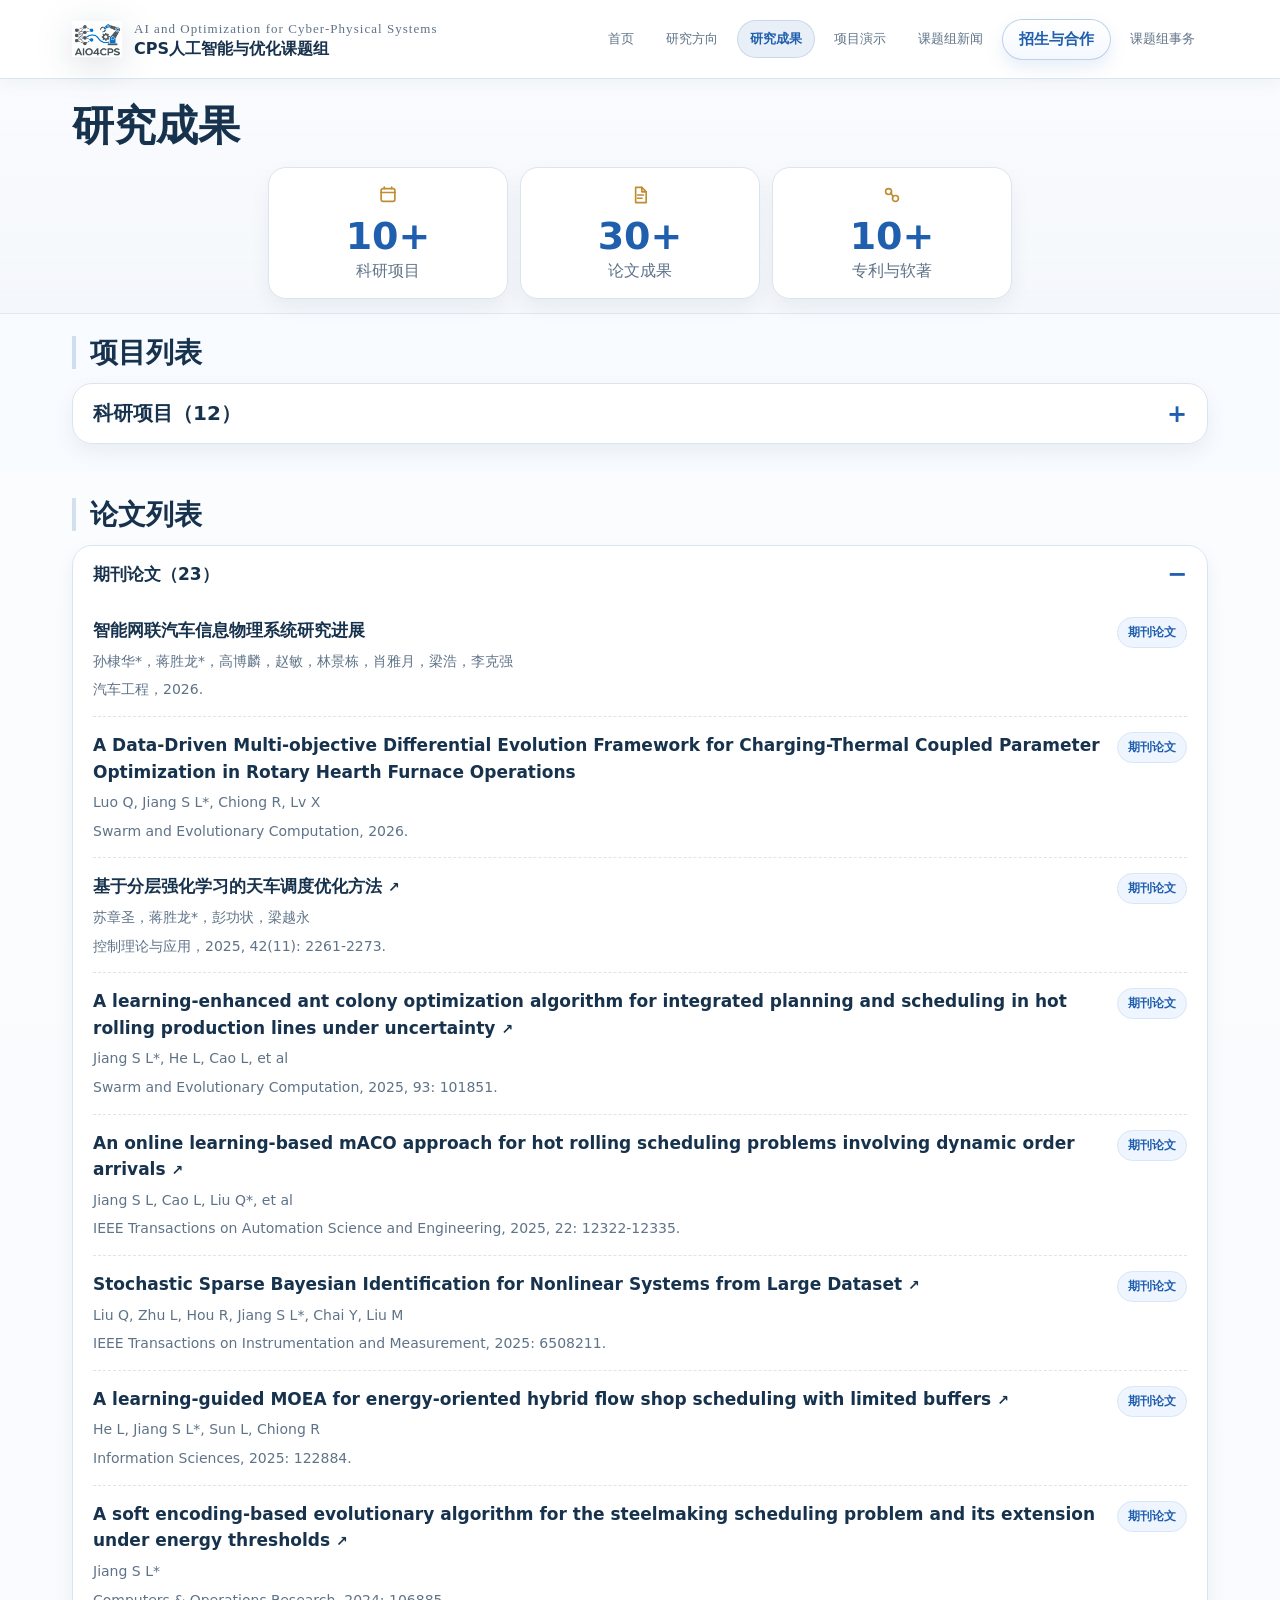
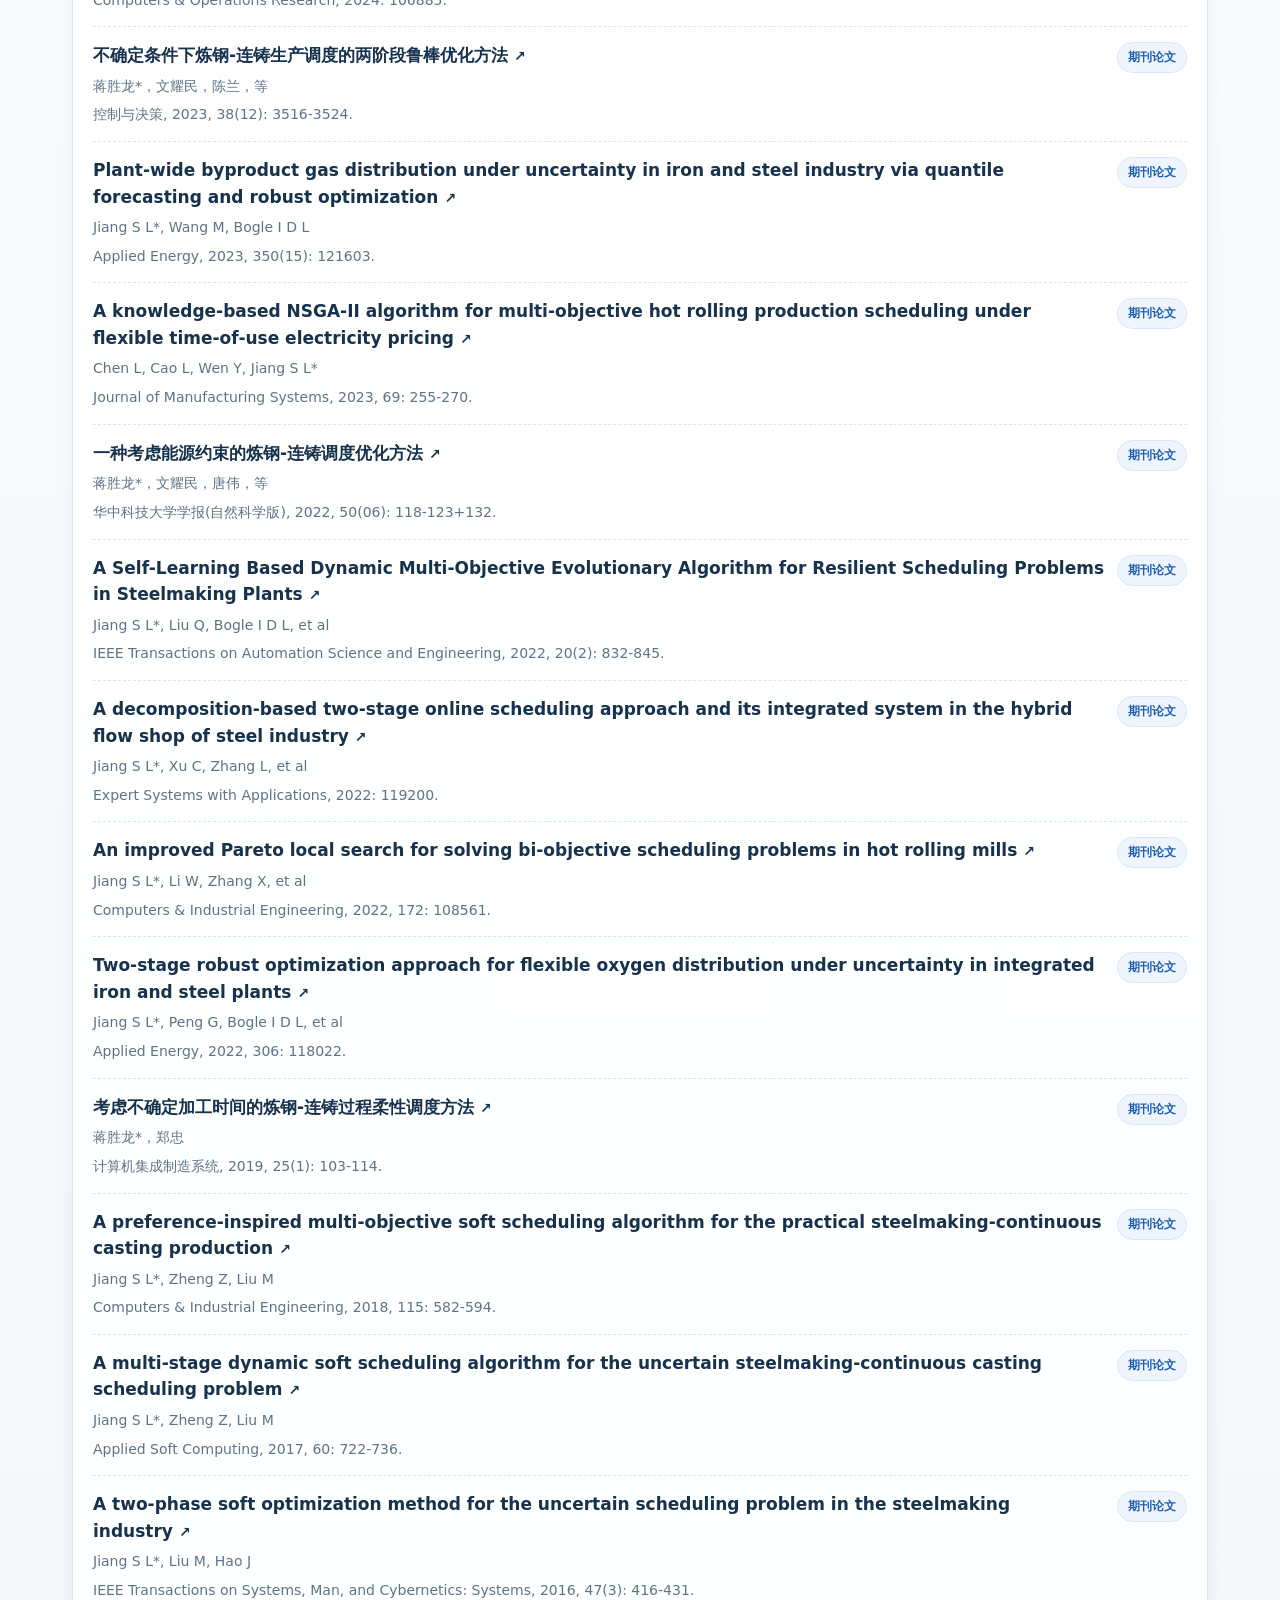
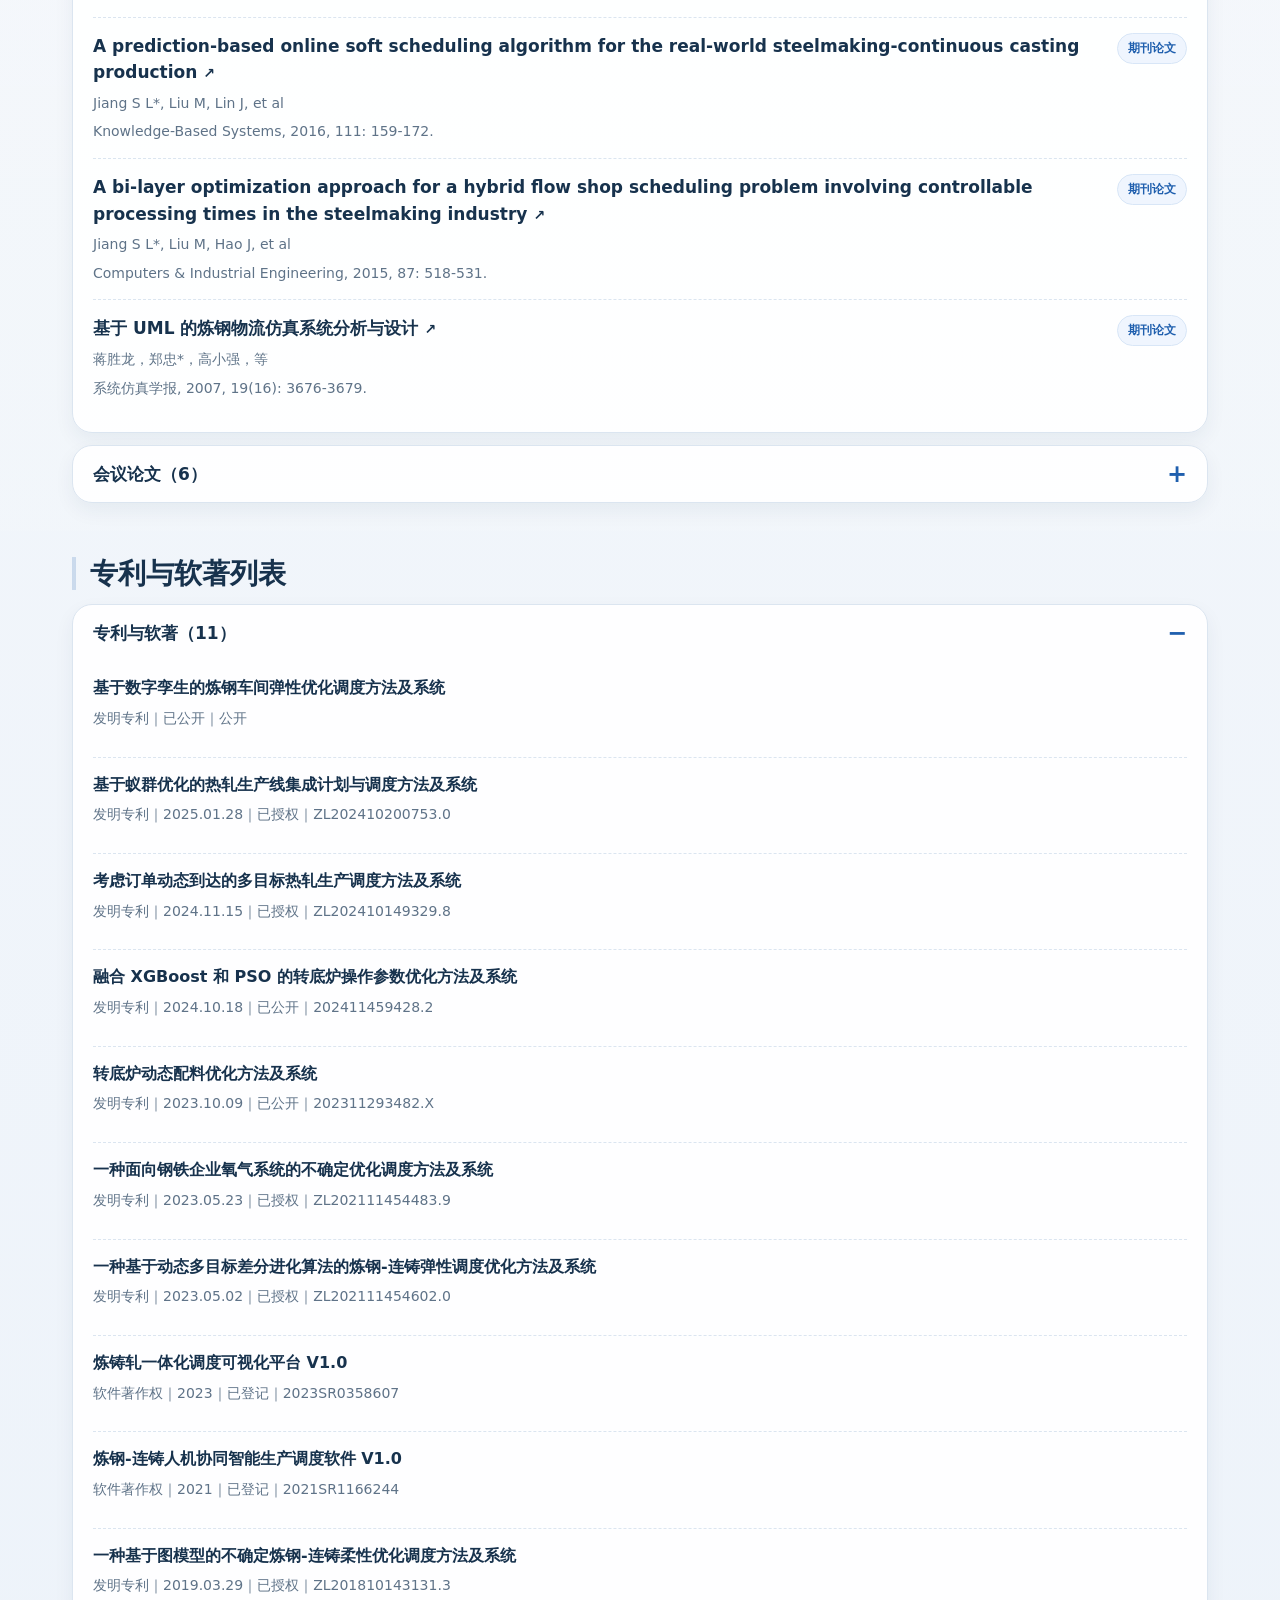
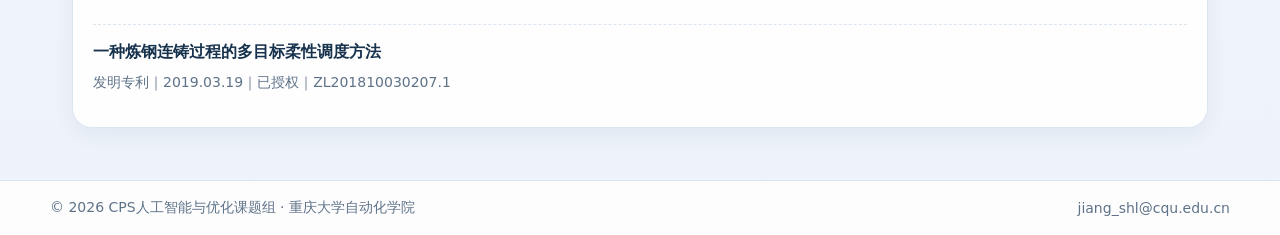
==== commit 3e50efb8: "Add AutoPaperReport module and demos page" ====
--- a/achievements.html
+++ b/achievements.html
@@ -42,6 +42,7 @@
 <a data-page="index.html" href="index.html">首页</a>
 <a data-page="research.html" href="research.html">研究方向</a>
 <a data-page="achievements.html" href="achievements.html">研究成果</a>
+<a data-page="demos.html" href="demos.html">项目演示</a>
 <a data-page="news.html" href="news.html">课题组新闻</a>
 <a data-page="cooperation.html" href="cooperation.html">招生与合作</a>
 <a data-page="weekly-report.html" href="weekly-report.html">课题组事务</a>
@@ -52,6 +53,7 @@
 <a data-page="index.html" href="index.html">首页</a>
 <a data-page="research.html" href="research.html">研究方向</a>
 <a data-page="achievements.html" href="achievements.html">研究成果</a>
+<a data-page="demos.html" href="demos.html">项目演示</a>
 <a data-page="news.html" href="news.html">课题组新闻</a>
 <a data-page="cooperation.html" href="cooperation.html">招生与合作</a>
 <a data-page="weekly-report.html" href="weekly-report.html">课题组事务</a>
--- a/assets/css/styles.css
+++ b/assets/css/styles.css
@@ -18,6 +18,7 @@
   --max:1180px;
 }
 *{box-sizing:border-box}
+[hidden]{display:none !important}
 html{scroll-behavior:smooth}
 body{margin:0;font-family:ui-sans-serif,system-ui,-apple-system,Segoe UI,Roboto,Arial,"PingFang SC","Microsoft YaHei",sans-serif;color:var(--text);background:linear-gradient(180deg,#f8fbff 0%, var(--bg) 52%, var(--bg-2) 100%);min-height:100vh}
 a{color:inherit;text-decoration:none}
@@ -180,6 +181,9 @@
 .partner-badges span{padding:10px 14px;border-radius:999px;background:linear-gradient(180deg,#f7fbff,#eef5ff);border:1px solid var(--line);font-weight:700;color:var(--primary)}
 
 /* weekly report */
+.page-weekly-report{background:#eef5fb}
+.page-weekly-report .topbar{box-shadow:0 1px 0 rgba(200,216,234,.72);border-bottom-color:rgba(200,216,234,.86)}
+.page-weekly-report .container{max-width:min(1560px,calc(100vw - 48px));padding:0 18px}
 .report-section{padding-top:24px}
 .report-access-grid{display:grid;grid-template-columns:repeat(2,minmax(0,1fr));gap:18px;align-items:stretch}
 .report-access-card,.report-panel{padding:24px}
@@ -197,30 +201,43 @@
 .report-form{display:grid;gap:2px;max-width:620px}
 .report-file-input{padding:10px;background:#fff}
 .report-admin-grid{display:grid;grid-template-columns:minmax(320px,.88fr) minmax(0,1.12fr);gap:18px;align-items:start}
-.report-list{display:grid;gap:12px}
-.report-item{display:grid;gap:10px;padding:16px;border:1px solid var(--line);border-radius:16px;background:linear-gradient(180deg,#fff,#f8fbff)}
-.report-item-head{display:flex;align-items:flex-start;justify-content:space-between;gap:12px}
-.report-item-title{font-weight:800;font-size:18px;line-height:1.35}
-.report-item-meta{display:grid;gap:4px;color:var(--muted);font-size:14px;line-height:1.55}
-.report-item-actions{display:flex;flex-wrap:wrap;gap:8px}
-.report-item-actions .btn-secondary,.report-item-actions .btn-primary{padding:9px 12px;border-radius:12px;font-size:14px}
+.report-list,.user-history-list{display:grid;gap:0;border:1px solid #d8e5f2;border-radius:8px;overflow:hidden;background:#fff}
+.report-table-head,.report-item{display:grid;grid-template-columns:34px minmax(130px,.72fr) minmax(150px,.8fr) minmax(220px,1.35fr) minmax(138px,.72fr) minmax(190px,auto);gap:10px;align-items:center}
+.report-table-head{padding:10px 12px;background:#f1f7fd;color:var(--muted);font-size:13px;font-weight:800;border-bottom:1px solid #d8e5f2}
+.report-item{padding:9px 12px;border:0;border-bottom:1px solid #e4edf6;border-radius:0;background:#fff}
+.report-item:last-child{border-bottom:0}
+.report-select{width:18px;height:18px;accent-color:var(--primary);flex:none}
+.report-item-title{font-weight:800;font-size:16px;line-height:1.35}
+.report-item-cell{min-width:0;color:var(--muted);font-size:14px;line-height:1.45}
+.report-item-cell strong{display:block;color:var(--text);font-size:15px;line-height:1.35}
+.report-file-name{overflow:hidden;text-overflow:ellipsis;white-space:nowrap}
+.report-item-actions{display:flex;justify-content:flex-end;gap:7px;white-space:nowrap}
+.report-item-actions .btn-secondary,.report-item-actions .btn-primary,.report-item-actions .btn-danger{padding:8px 10px;border-radius:8px;font-size:13px}
+.report-item-actions button:disabled{opacity:.45;cursor:not-allowed}
 .report-empty{display:grid;place-items:center;min-height:180px;padding:26px;border:1px dashed var(--line-strong);border-radius:16px;color:var(--muted);background:#fff;text-align:center;line-height:1.7}
-.report-preview{min-height:420px}
-.report-preview iframe,.report-preview object{width:100%;min-height:560px;border:1px solid var(--line);border-radius:16px;background:#fff}
-.report-preview-card{display:grid;gap:14px;padding:22px;border:1px dashed var(--line-strong);border-radius:16px;background:#fff;color:var(--muted);line-height:1.7}
+.report-preview{min-height:520px;height:68vh;resize:vertical;overflow:auto;border:1px solid #d8e5f2;border-radius:8px;background:#fff}
+.report-preview iframe,.report-preview object{width:100%;height:100%;min-height:500px;border:0;border-radius:8px;background:#fff}
+.report-preview-card{display:grid;gap:14px;padding:22px;border:1px dashed var(--line-strong);border-radius:8px;background:#fff;color:var(--muted);line-height:1.7}
 .report-preview-card strong{color:var(--text)}
-.affairs-login-layout{display:grid;grid-template-columns:minmax(0,.88fr) minmax(320px,.62fr);gap:18px;align-items:stretch}
-.affairs-module-card,.affairs-login-card,.affairs-sidebar{padding:24px}
-.affairs-module-card{display:flex;flex-direction:column;justify-content:space-between;min-height:340px;background:linear-gradient(180deg,#fff,#f6f9fd)}
+.affairs-login-layout{display:grid;grid-template-columns:minmax(0,.95fr) minmax(380px,.5fr);gap:20px;align-items:stretch;max-width:1320px;margin:0 auto}
+.affairs-module-card,.affairs-login-card,.affairs-sidebar,.report-panel,.affairs-appbar{background:#fff;border:1px solid #d7e6f5;border-radius:8px;box-shadow:0 14px 34px rgba(25,61,98,.07)}
+.affairs-module-card,.affairs-login-card,.affairs-sidebar{padding:28px}
+.affairs-module-card{display:flex;flex-direction:column;justify-content:space-between;min-height:300px;background:#fff}
 .affairs-module-card h2,.affairs-login-card h2,.affairs-sidebar h2{margin:12px 0 0;font-size:28px;line-height:1.2}
 .affairs-module-card p,.affairs-sidebar p,.report-panel-head p{margin:10px 0 0;color:var(--muted);line-height:1.7}
 .affairs-module-list{display:grid;gap:10px;margin-top:24px}
-.affairs-module-list span,.affairs-side-nav a,.affairs-side-nav span{display:flex;align-items:center;min-height:44px;padding:11px 13px;border-radius:12px;border:1px solid var(--line);background:#fff;color:var(--muted);font-weight:700}
+.affairs-module-list span,.affairs-side-nav a,.affairs-side-nav span{display:flex;align-items:center;min-height:44px;padding:11px 13px;border-radius:8px;border:1px solid #d8e5f2;background:#fff;color:var(--muted);font-weight:700}
 .affairs-module-list .active,.affairs-side-nav a.active{background:rgba(31,95,174,.10);border-color:rgba(31,95,174,.22);color:var(--primary)}
 .affairs-login-card{display:grid;align-content:center}
 .affairs-login-card .btn-primary,.report-form .btn-primary{margin-top:14px}
-.affairs-shell{display:grid;grid-template-columns:260px minmax(0,1fr);gap:18px;align-items:start}
-.affairs-sidebar{position:sticky;top:92px;display:grid;gap:20px;background:linear-gradient(180deg,#fff,#f7fbff)}
+.affairs-appbar{display:flex;align-items:center;justify-content:space-between;gap:16px;margin-bottom:18px;padding:20px 24px}
+.affairs-appbar h1{margin:8px 0 0;font-size:28px;line-height:1.2}
+.affairs-appbar p{margin:6px 0 0;color:var(--muted);font-weight:700}
+.affairs-appbar-actions{display:flex;align-items:center;justify-content:flex-end;gap:10px;flex-wrap:wrap}
+.admin-password-panel{max-width:none;margin:-6px 0 18px;padding:18px 24px;background:#fff;border:1px solid #d7e6f5;border-radius:8px;box-shadow:0 14px 34px rgba(25,61,98,.07)}
+.admin-password-panel[hidden]{display:none}
+.affairs-shell{display:grid;grid-template-columns:240px minmax(0,1fr);gap:18px;align-items:start}
+.affairs-sidebar{position:sticky;top:92px;display:grid;gap:20px}
 .affairs-side-nav{display:grid;gap:10px}
 .affairs-side-nav a,.affairs-side-nav span{justify-content:flex-start}
 .affairs-main{display:grid;gap:18px;min-width:0}
@@ -230,9 +247,70 @@
 .report-dashboard .metric-small{font-size:30px}
 .report-tip{margin:6px 0 0;color:var(--primary);font-size:14px;font-weight:700;line-height:1.6}
 .form-input[readonly]{background:#f6f9fd;color:var(--muted)}
+.report-toolbar{display:flex;align-items:end;gap:10px;flex-wrap:wrap;color:var(--muted);font-size:14px;font-weight:700}
+.report-toolbar .btn-secondary{padding:9px 12px;border-radius:12px}
+.report-toolbar .btn-danger{padding:9px 12px;border-radius:12px}
+.filter-field{display:grid;gap:6px;min-width:150px;color:var(--muted);font-size:13px;font-weight:800}
+.filter-field .form-input{min-height:38px;padding:8px 10px}
+.weekly-progress-card{display:grid;gap:10px;padding-top:16px;border-top:1px solid #e1edf8}
+.weekly-progress-head{display:flex;align-items:center;justify-content:space-between;gap:10px;color:var(--muted);font-size:13px;font-weight:800}
+.weekly-progress-head strong{color:var(--primary);font-size:22px}
+.weekly-progress-bar{height:8px;border-radius:999px;background:#eaf2fb;overflow:hidden}
+.weekly-progress-bar span{display:block;height:100%;border-radius:999px;background:linear-gradient(90deg,#0b73e5,#16a34a)}
+.weekly-progress-list{display:grid;gap:10px;max-height:280px;overflow:auto}
+.progress-group{display:grid;gap:6px}
+.progress-group-title{display:flex;align-items:center;justify-content:space-between;color:var(--muted);font-size:12px;font-weight:800}
+.progress-row{display:flex;align-items:center;justify-content:space-between;gap:8px;color:var(--muted);font-size:13px}
+.progress-row strong{color:var(--text)}
+.progress-row .done{color:var(--accent);font-weight:800}
+.progress-row .missing{color:#b42318;font-weight:800}
+.admin-user-form{margin-bottom:16px}
+.admin-user-grid{display:grid;grid-template-columns:repeat(4,minmax(0,1fr));gap:10px;align-items:end}
+.admin-user-actions{display:flex;gap:8px;align-items:end}
+.user-list{display:grid;gap:8px}
+.user-row{display:grid;grid-template-columns:minmax(110px,.55fr) minmax(90px,.42fr) minmax(140px,.7fr) minmax(140px,.8fr) minmax(110px,.55fr) minmax(160px,.9fr) auto;gap:10px;align-items:center;padding:10px 12px;border:1px solid #d8e5f2;border-radius:8px;background:#fbfdff;color:var(--muted);font-size:13px}
+.user-row strong{display:block;color:var(--text);font-size:15px}
+.user-row-actions{display:flex;justify-content:flex-end;gap:7px;white-space:nowrap}
+.user-row-actions .btn-secondary,.user-row-actions .btn-danger{padding:8px 10px;border-radius:8px;font-size:13px}
+.material-form{margin-bottom:16px}
+.material-form-grid{display:grid;grid-template-columns:minmax(150px,.6fr) minmax(190px,.8fr) minmax(240px,1fr) auto;gap:10px;align-items:end}
+.material-file-field{min-width:220px}
+.material-list{display:grid;gap:12px}
+.material-category{display:grid;gap:8px}
+.material-category-title{display:flex;align-items:center;justify-content:space-between;gap:10px;color:var(--text);font-weight:900}
+.material-category-title span{color:var(--muted);font-size:13px;font-weight:800}
+.material-row{display:grid;grid-template-columns:minmax(180px,1fr) minmax(120px,.5fr) minmax(150px,.6fr) auto;gap:10px;align-items:center;padding:10px 12px;border:1px solid #d8e5f2;border-radius:8px;background:#fbfdff;color:var(--muted);font-size:14px}
+.material-row strong{display:block;color:var(--text);font-size:15px}
+.material-actions{display:flex;justify-content:flex-end;gap:7px;white-space:nowrap}
+.material-actions .btn-primary,.material-actions .btn-danger{padding:8px 10px;border-radius:8px;font-size:13px}
+.btn-danger{display:inline-flex;align-items:center;justify-content:center;border:1px solid rgba(180,35,24,.18);background:#fff;color:#b42318;font-weight:800;transition:.2s ease}
+.btn-danger:hover{background:#fff3f1;border-color:rgba(180,35,24,.28)}
+.report-panel{padding:24px}
+.report-preview-panel{grid-column:1 / -1}
+.profile-form{max-width:860px}
+.profile-grid{display:grid;grid-template-columns:120px minmax(0,1fr);gap:10px 14px;align-items:center}
+.profile-grid .form-label{margin:0}
+.profile-actions{display:flex;justify-content:flex-end;margin-top:16px}
+.affairs-authenticated .affairs-public-hero{display:none}
+.affairs-authenticated .report-section{padding-top:22px}
+.page-weekly-report .section-chip{border-radius:999px;background:#eaf3ff}
+.page-weekly-report .btn-primary{border-radius:8px;box-shadow:0 8px 16px rgba(31,95,174,.16)}
+.page-weekly-report .btn-secondary{border-radius:8px}
+.page-weekly-report .form-input{border-radius:8px}
+.upload-mask{position:fixed;inset:0;z-index:200;display:grid;place-items:center;background:rgba(15,35,58,.35);backdrop-filter:blur(4px)}
+.upload-mask[hidden]{display:none}
+.upload-dialog{display:grid;place-items:center;gap:12px;width:min(360px,calc(100vw - 44px));padding:28px;background:#fff;border:1px solid #d7e6f5;border-radius:12px;box-shadow:0 24px 60px rgba(15,35,58,.18);text-align:center;color:var(--text)}
+.upload-dialog span{color:var(--muted);line-height:1.6}
+.upload-spinner{width:42px;height:42px;border-radius:50%;border:4px solid #dbeafe;border-top-color:var(--primary);animation:upload-spin .8s linear infinite}
+@keyframes upload-spin{to{transform:rotate(360deg)}}
 @media (max-width:1024px){
   .intro-shell,.home-overview-grid,.mentor-card-modern,.cooperation-cta,.report-admin-grid,.affairs-login-layout,.affairs-shell{grid-template-columns:1fr}
   .affairs-sidebar{position:static}
+  .report-table-head{display:none}
+  .report-item,.user-row,.material-row{grid-template-columns:1fr}
+  .report-item-actions,.user-row-actions,.material-actions{justify-content:flex-start;flex-wrap:wrap}
+  .admin-user-grid{grid-template-columns:repeat(2,minmax(0,1fr))}
+  .material-form-grid{grid-template-columns:1fr 1fr}
   .mentor-card-photo{padding:0 28px 28px}
   .cooperation-cta-action{justify-content:flex-start}
 }
@@ -247,9 +325,18 @@
   .news-paper-item{grid-template-columns:1fr}
   .report-access-grid,.report-code-row{grid-template-columns:1fr}
   .report-panel-head,.report-item-head{display:grid}
+  .report-item-main{gap:10px}
+  .admin-user-grid{grid-template-columns:1fr}
   .report-preview iframe,.report-preview object{min-height:420px}
+  .report-preview{height:62vh;min-height:420px}
   .affairs-module-card,.affairs-login-card,.affairs-sidebar,.report-panel{padding:20px}
   .report-dashboard{grid-template-columns:1fr}
+  .affairs-appbar{grid-template-columns:1fr;display:grid}
+  .affairs-appbar-actions{justify-content:flex-start}
+  .profile-grid{grid-template-columns:1fr;gap:8px}
+  .profile-actions{justify-content:flex-start}
+  .material-form-grid{grid-template-columns:1fr}
+  .page-weekly-report .container{max-width:100%;padding:0 16px}
 }
 
 
@@ -533,3 +620,35 @@
   .team-side-card h3{font-size:22px}
   .name-list li{align-items:flex-start;flex-direction:column}
 }
+
+/* AutoPaperReport module */
+.paper-form{display:grid;gap:14px;margin-bottom:18px}
+.paper-form-grid{display:grid;grid-template-columns:minmax(260px,1.2fr) repeat(3,minmax(160px,.65fr));gap:12px;align-items:end}
+.paper-keywords-field{grid-row:span 2}
+.paper-form textarea.form-input{min-height:138px;resize:vertical;line-height:1.6}
+.paper-toggle{display:flex;align-items:center;gap:8px;min-height:42px;color:var(--text);font-weight:800}
+.paper-toggle input{width:16px;height:16px;accent-color:var(--primary)}
+.paper-actions{display:flex;gap:10px;flex-wrap:wrap}
+.paper-status{display:inline-flex;align-items:center;justify-content:center;padding:8px 12px;border-radius:999px;background:#eef8f6;color:var(--accent);font-weight:900;font-size:13px;white-space:nowrap}
+.paper-runs{display:grid;gap:12px}
+.paper-run-card{padding:14px;border:1px solid #d8e5f2;border-radius:10px;background:#fbfdff;display:grid;gap:10px}
+.paper-run-head{display:flex;justify-content:space-between;gap:12px;align-items:flex-start}
+.paper-run-head strong{display:block;color:var(--text);font-size:16px}
+.paper-run-head span{display:block;color:var(--muted);font-size:13px;margin-top:3px}
+.paper-run-head em{font-style:normal;padding:5px 9px;border-radius:999px;background:#eaf3ff;color:var(--primary);font-weight:900;font-size:12px}
+.paper-run-card p{margin:0;color:var(--muted)}
+.paper-run-meta{color:var(--muted);font-size:13px}
+.paper-list-mini{display:grid;gap:8px}
+.paper-list-mini article{padding:10px;border-radius:8px;background:#fff;border:1px solid #e4edf6}
+.paper-list-mini h4{margin:0 0 4px;color:var(--text);font-size:15px}
+.paper-list-mini p{display:-webkit-box;-webkit-line-clamp:3;-webkit-box-orient:vertical;overflow:hidden;margin:0 0 4px;color:var(--muted);font-size:13px}
+.paper-list-mini a{color:var(--primary);font-weight:800}
+.report-tip code{padding:1px 5px;border-radius:5px;background:#eef4fb;color:var(--primary)}
+@media (max-width:1024px){
+  .paper-form-grid{grid-template-columns:1fr 1fr}
+  .paper-keywords-field{grid-row:auto;grid-column:1 / -1}
+}
+@media (max-width:720px){
+  .paper-form-grid{grid-template-columns:1fr}
+  .paper-run-head{display:grid}
+}
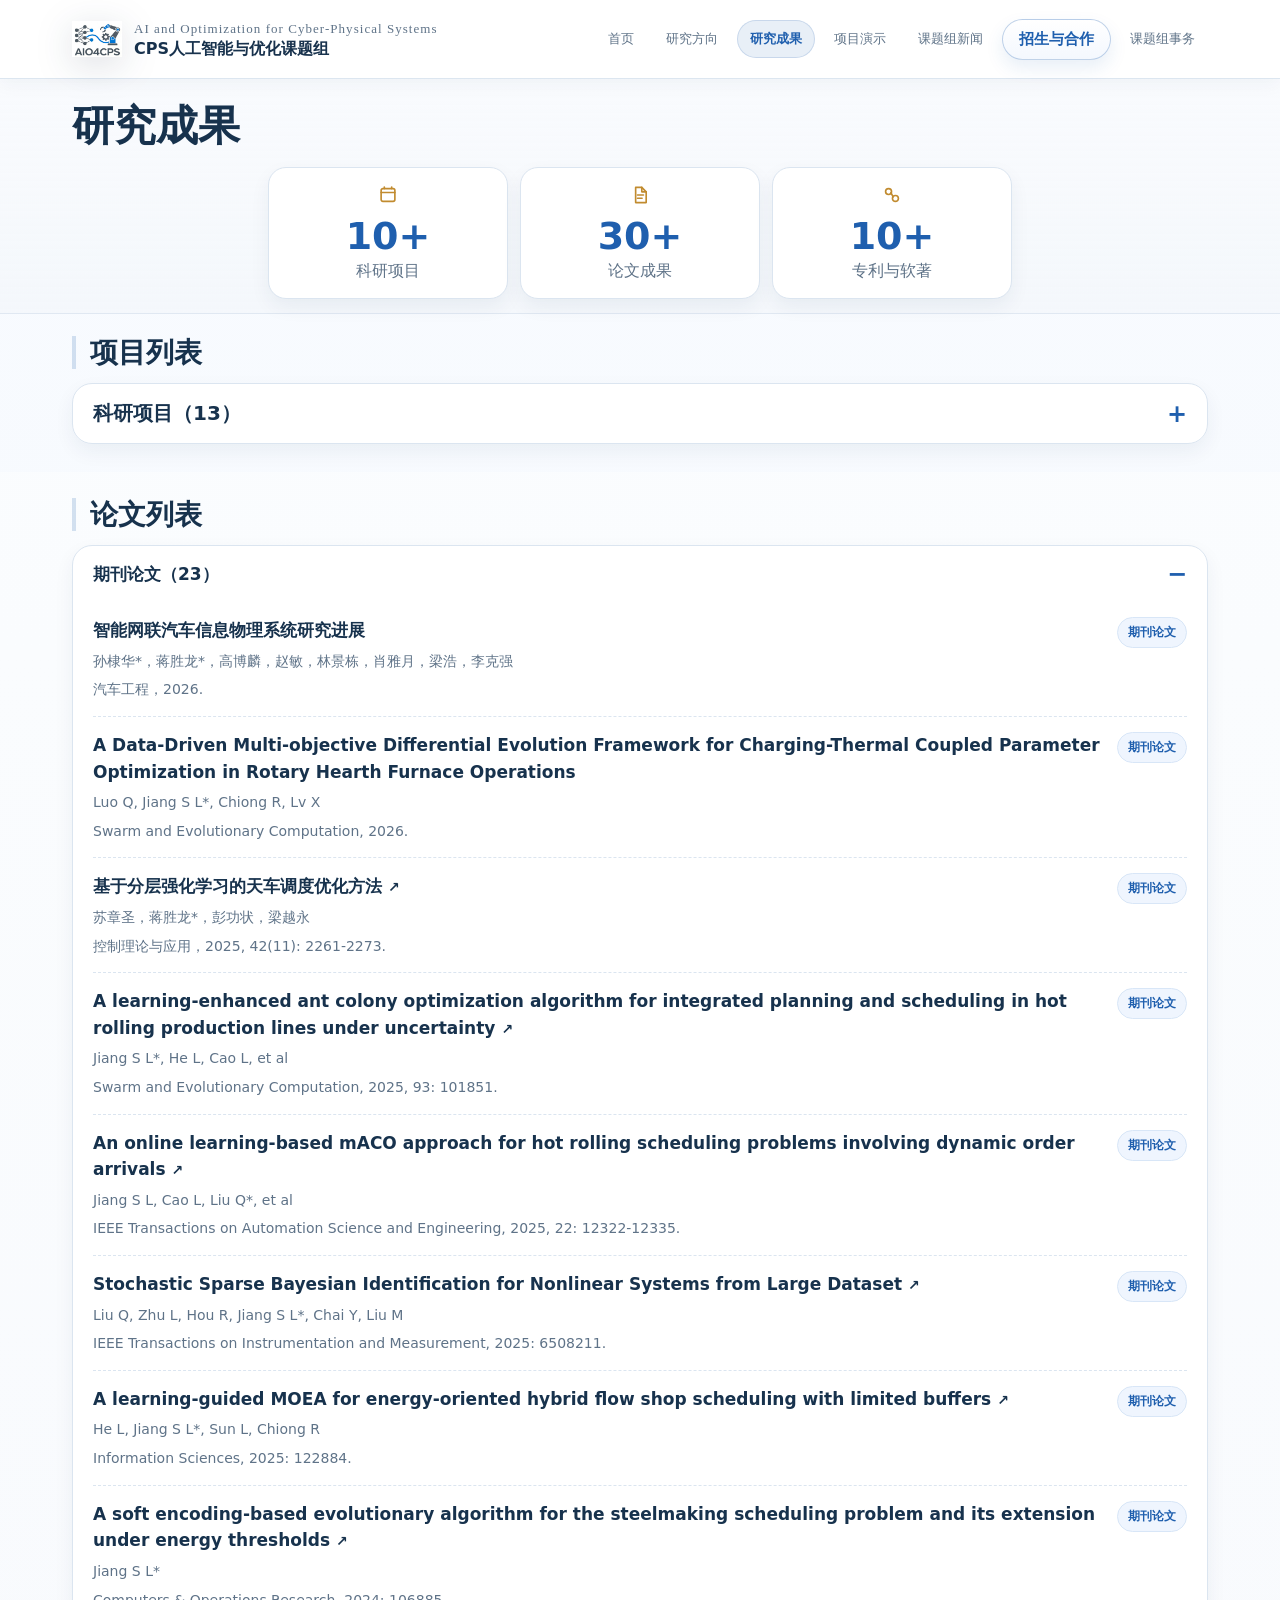
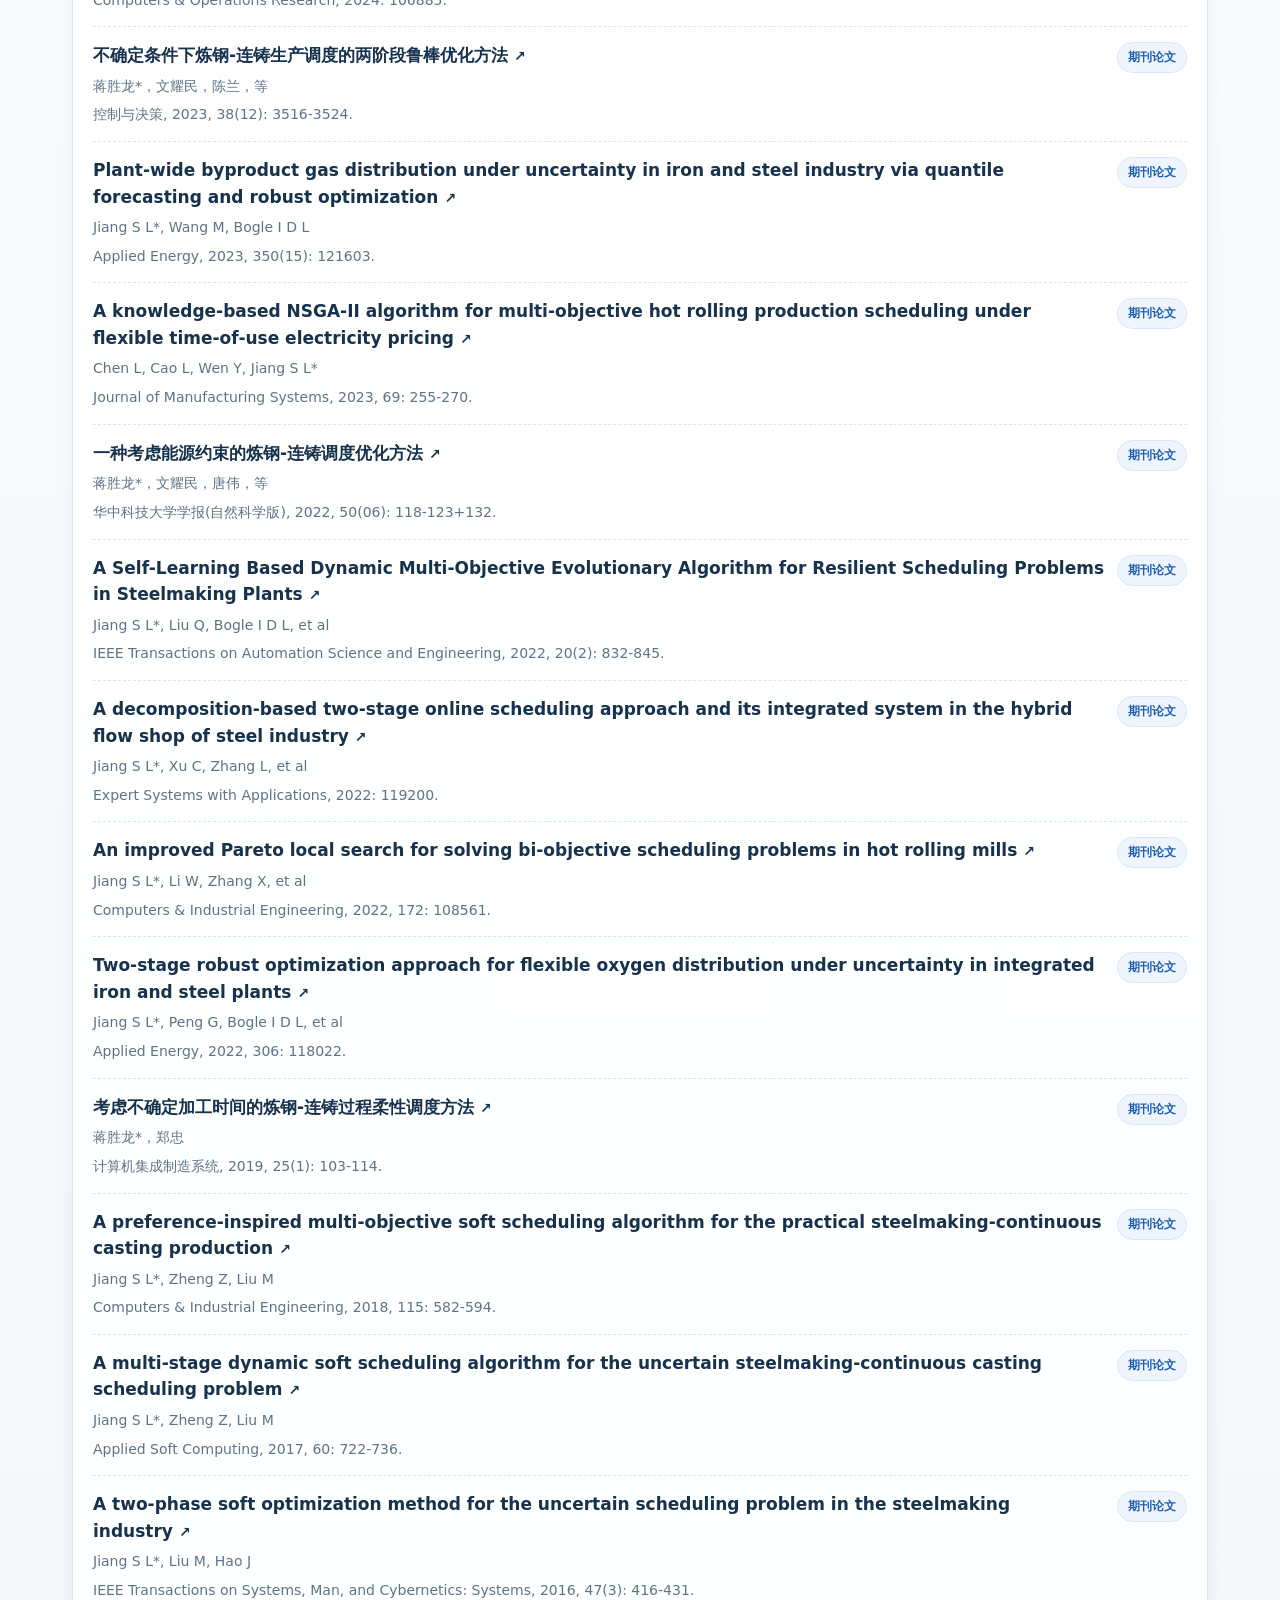
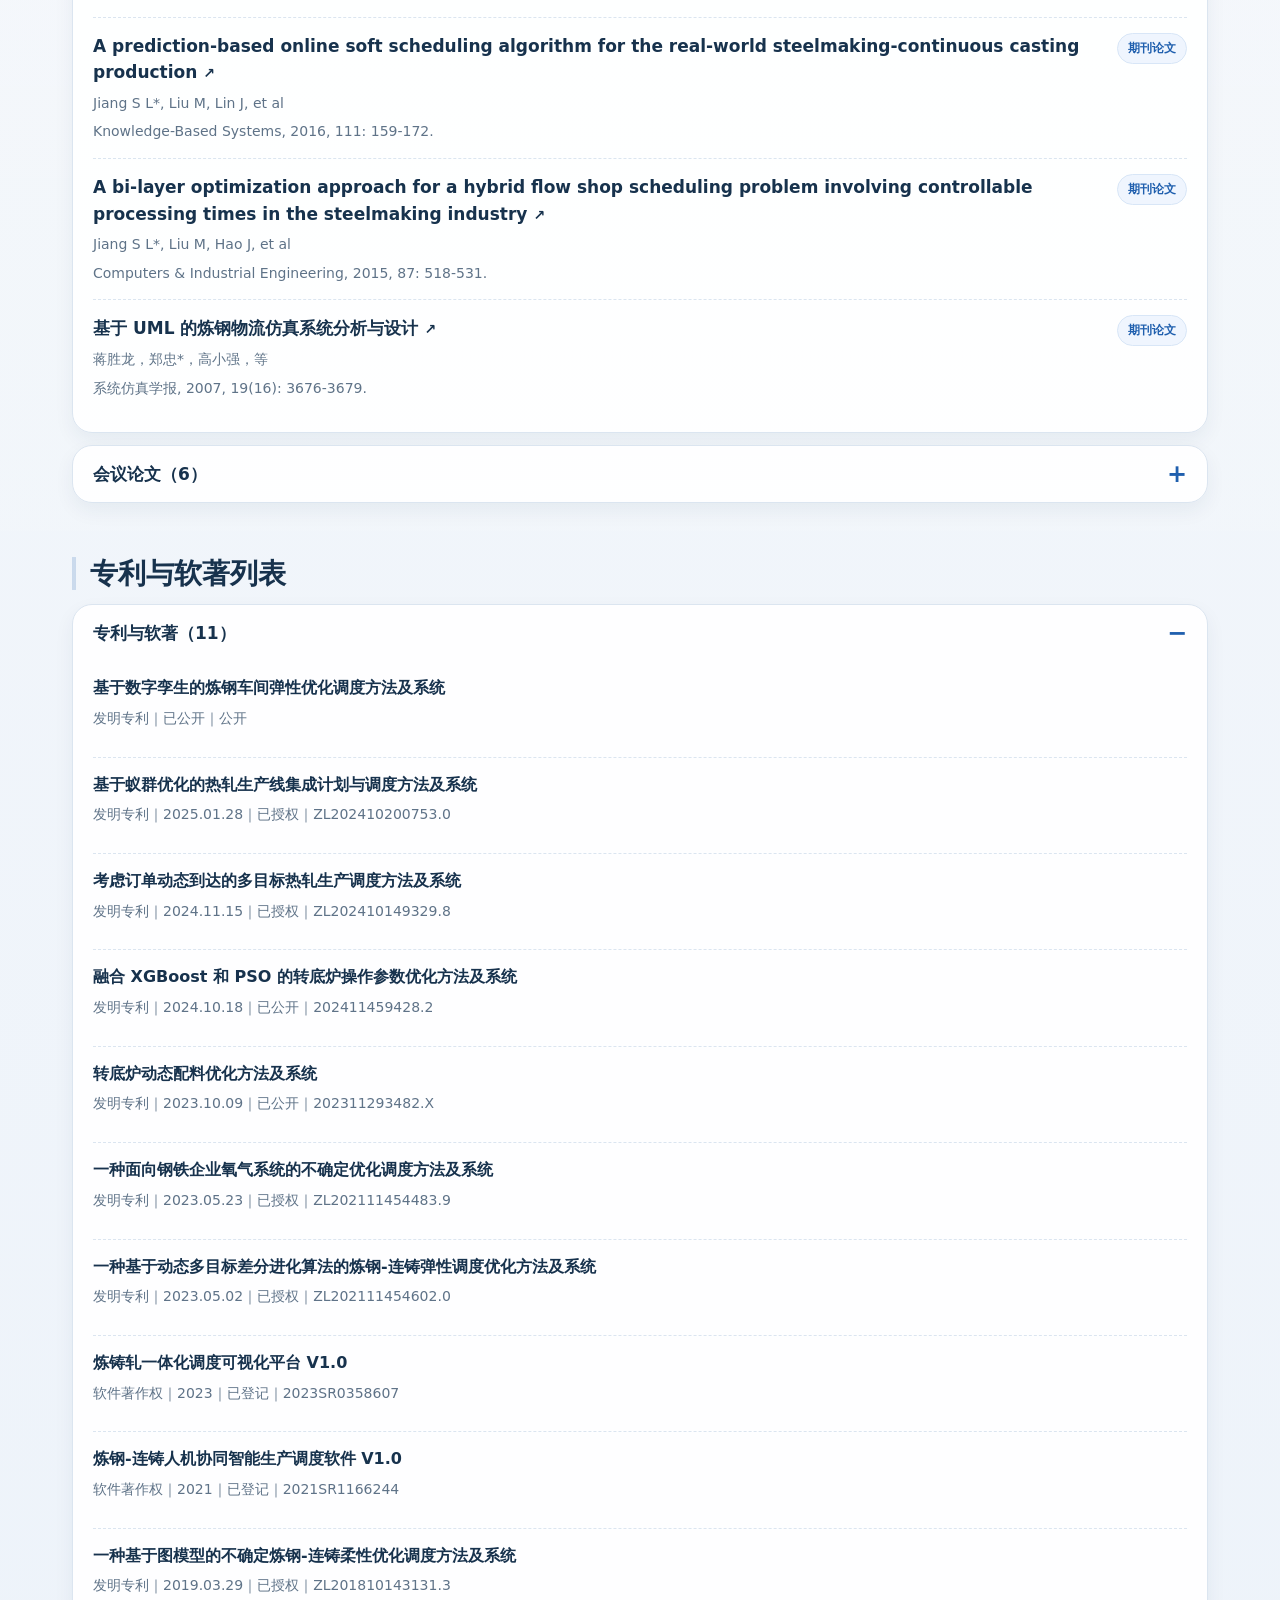
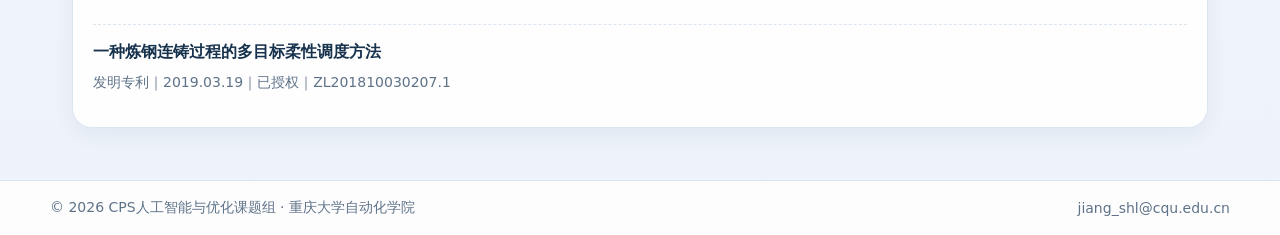
==== commit b6b9d9f4: "Update research focus and conference news" ====
--- a/achievements.html
+++ b/achievements.html
@@ -75,7 +75,14 @@
 </section>
 <section class="section" id="project-list">
 <div class="container">
-<div class="simple-heading reveal"><h2>项目列表</h2></div><details class="accordion reveal" id="projects-accordion"><summary>科研项目（12）</summary><div class="accordion-body"><div class="project-grid"><article class="project-card reveal card-soft">
+<div class="simple-heading reveal"><h2>项目列表</h2></div><details class="accordion reveal" id="projects-accordion"><summary>科研项目（13）</summary><div class="accordion-body"><div class="project-grid"><article class="project-card reveal card-soft">
+<div class="project-head">
+<span class="project-fund">清华大学合作科研项目</span>
+<div class="badge-row"><span class="badge">在研</span><span class="badge">2026.07–2027.11</span></div>
+</div>
+<h3>面向端到端智驾模型的图形化闭环仿真与场景生成系统开发</h3>
+<p>面向端到端智能驾驶模型，开展图形化闭环仿真、测试场景生成与系统开发。</p>
+</article><article class="project-card reveal card-soft">
 <div class="project-head">
 <span class="project-fund">重庆中冶赛迪合作科研项目</span>
 <div class="badge-row"><span class="badge">在研</span><span class="badge">2026.01–2027.12</span></div>
--- a/assets/css/styles.css
+++ b/assets/css/styles.css
@@ -165,6 +165,12 @@
 .news-paper-link{color:var(--text)}
 .news-paper-link:hover{color:var(--primary)}
 .news-paper-meta{color:var(--muted);font-size:14px;line-height:1.72}
+.news-paper-feature{align-items:start}
+.news-paper-feature .news-paper-title{font-size:18px;line-height:1.72}
+.news-photo-grid{display:grid;grid-template-columns:repeat(4,minmax(0,1fr));gap:10px;margin-top:12px}
+.news-photo-grid figure{margin:0;overflow:hidden;border:1px solid var(--line);border-radius:10px;background:#fff}
+.news-photo-grid img{width:100%;aspect-ratio:4/3;object-fit:cover;display:block}
+.news-photo-grid figcaption{padding:7px 9px;color:var(--muted);font-size:12px;font-weight:700}
 .coop-grid-modern{align-items:stretch}
 .spaced-list{margin-top:16px}
 .spaced-list li{padding-left:20px}
@@ -181,7 +187,7 @@
 .partner-badges span{padding:10px 14px;border-radius:999px;background:linear-gradient(180deg,#f7fbff,#eef5ff);border:1px solid var(--line);font-weight:700;color:var(--primary)}
 
 /* weekly report */
-.page-weekly-report{background:#eef5fb}
+.page-weekly-report{background:linear-gradient(180deg,#edf6ff 0%,#f5f9fd 42%,#eef5fb 100%)}
 .page-weekly-report .topbar{box-shadow:0 1px 0 rgba(200,216,234,.72);border-bottom-color:rgba(200,216,234,.86)}
 .page-weekly-report .container{max-width:min(1560px,calc(100vw - 48px));padding:0 18px}
 .report-section{padding-top:24px}
@@ -220,7 +226,7 @@
 .report-preview-card{display:grid;gap:14px;padding:22px;border:1px dashed var(--line-strong);border-radius:8px;background:#fff;color:var(--muted);line-height:1.7}
 .report-preview-card strong{color:var(--text)}
 .affairs-login-layout{display:grid;grid-template-columns:minmax(0,.95fr) minmax(380px,.5fr);gap:20px;align-items:stretch;max-width:1320px;margin:0 auto}
-.affairs-module-card,.affairs-login-card,.affairs-sidebar,.report-panel,.affairs-appbar{background:#fff;border:1px solid #d7e6f5;border-radius:8px;box-shadow:0 14px 34px rgba(25,61,98,.07)}
+.affairs-module-card,.affairs-login-card,.affairs-sidebar,.report-panel,.affairs-appbar{background:rgba(255,255,255,.96);border:1px solid #d7e6f5;border-radius:8px;box-shadow:0 14px 34px rgba(25,61,98,.07)}
 .affairs-module-card,.affairs-login-card,.affairs-sidebar{padding:28px}
 .affairs-module-card{display:flex;flex-direction:column;justify-content:space-between;min-height:300px;background:#fff}
 .affairs-module-card h2,.affairs-login-card h2,.affairs-sidebar h2{margin:12px 0 0;font-size:28px;line-height:1.2}
@@ -230,7 +236,7 @@
 .affairs-module-list .active,.affairs-side-nav a.active{background:rgba(31,95,174,.10);border-color:rgba(31,95,174,.22);color:var(--primary)}
 .affairs-login-card{display:grid;align-content:center}
 .affairs-login-card .btn-primary,.report-form .btn-primary{margin-top:14px}
-.affairs-appbar{display:flex;align-items:center;justify-content:space-between;gap:16px;margin-bottom:18px;padding:20px 24px}
+.affairs-appbar{display:flex;align-items:center;justify-content:space-between;gap:16px;margin-bottom:18px;padding:18px 22px;background:linear-gradient(135deg,#fff 0%,#f4f9ff 100%)}
 .affairs-appbar h1{margin:8px 0 0;font-size:28px;line-height:1.2}
 .affairs-appbar p{margin:6px 0 0;color:var(--muted);font-weight:700}
 .affairs-appbar-actions{display:flex;align-items:center;justify-content:flex-end;gap:10px;flex-wrap:wrap}
@@ -240,6 +246,8 @@
 .affairs-sidebar{position:sticky;top:92px;display:grid;gap:20px}
 .affairs-side-nav{display:grid;gap:10px}
 .affairs-side-nav a,.affairs-side-nav span{justify-content:flex-start}
+.affairs-side-nav a{transition:background .2s ease,border-color .2s ease,color .2s ease,transform .2s ease}
+.affairs-side-nav a:hover{transform:translateX(2px);border-color:rgba(31,95,174,.26);color:var(--primary);background:#f5f9ff}
 .affairs-main{display:grid;gap:18px;min-width:0}
 .report-dashboard{display:grid;grid-template-columns:repeat(3,minmax(0,1fr));gap:14px}
 .report-dashboard .metric-card{min-height:118px}
@@ -285,7 +293,15 @@
 .material-actions .btn-primary,.material-actions .btn-danger{padding:8px 10px;border-radius:8px;font-size:13px}
 .btn-danger{display:inline-flex;align-items:center;justify-content:center;border:1px solid rgba(180,35,24,.18);background:#fff;color:#b42318;font-weight:800;transition:.2s ease}
 .btn-danger:hover{background:#fff3f1;border-color:rgba(180,35,24,.28)}
-.report-panel{padding:24px}
+.report-panel{padding:22px 24px;overflow:hidden;transition:border-color .2s ease,box-shadow .2s ease,background .2s ease}
+.report-panel[data-collapsible="true"]{padding-top:18px;padding-bottom:18px}
+.report-panel[data-collapsible="true"] .report-panel-head{align-items:center;margin-bottom:16px}
+.report-panel[data-collapsible="true"].is-collapsed{background:rgba(255,255,255,.86);box-shadow:0 8px 20px rgba(25,61,98,.05);border-color:#dce9f6}
+.report-panel[data-collapsible="true"].is-collapsed .report-panel-head{margin-bottom:0}
+.report-panel[data-collapsible="true"].is-collapsed > :not(.report-panel-head){display:none}
+.panel-toggle{flex:none;display:inline-flex;align-items:center;justify-content:center;min-width:66px;min-height:36px;padding:8px 12px;border:1px solid #d8e5f2;border-radius:8px;background:#f7fbff;color:var(--primary);font-weight:900;cursor:pointer;transition:background .2s ease,border-color .2s ease,box-shadow .2s ease}
+.panel-toggle:hover{background:#eaf3ff;border-color:rgba(31,95,174,.26);box-shadow:0 8px 16px rgba(31,95,174,.08)}
+.panel-toggle:focus-visible{outline:3px solid rgba(31,95,174,.22);outline-offset:2px}
 .report-preview-panel{grid-column:1 / -1}
 .profile-form{max-width:860px}
 .profile-grid{display:grid;grid-template-columns:120px minmax(0,1fr);gap:10px 14px;align-items:center}
@@ -323,6 +339,7 @@
   .page-hero-minimal .page-title{font-size:34px}
   .simple-heading h2,.module-card h2,.mentor-card-modern h2,.coop-panel-modern h2,.cooperation-cta h2,.section-head-compact h2{font-size:26px}
   .news-paper-item{grid-template-columns:1fr}
+  .news-photo-grid{grid-template-columns:1fr 1fr}
   .report-access-grid,.report-code-row{grid-template-columns:1fr}
   .report-panel-head,.report-item-head{display:grid}
   .report-item-main{gap:10px}
